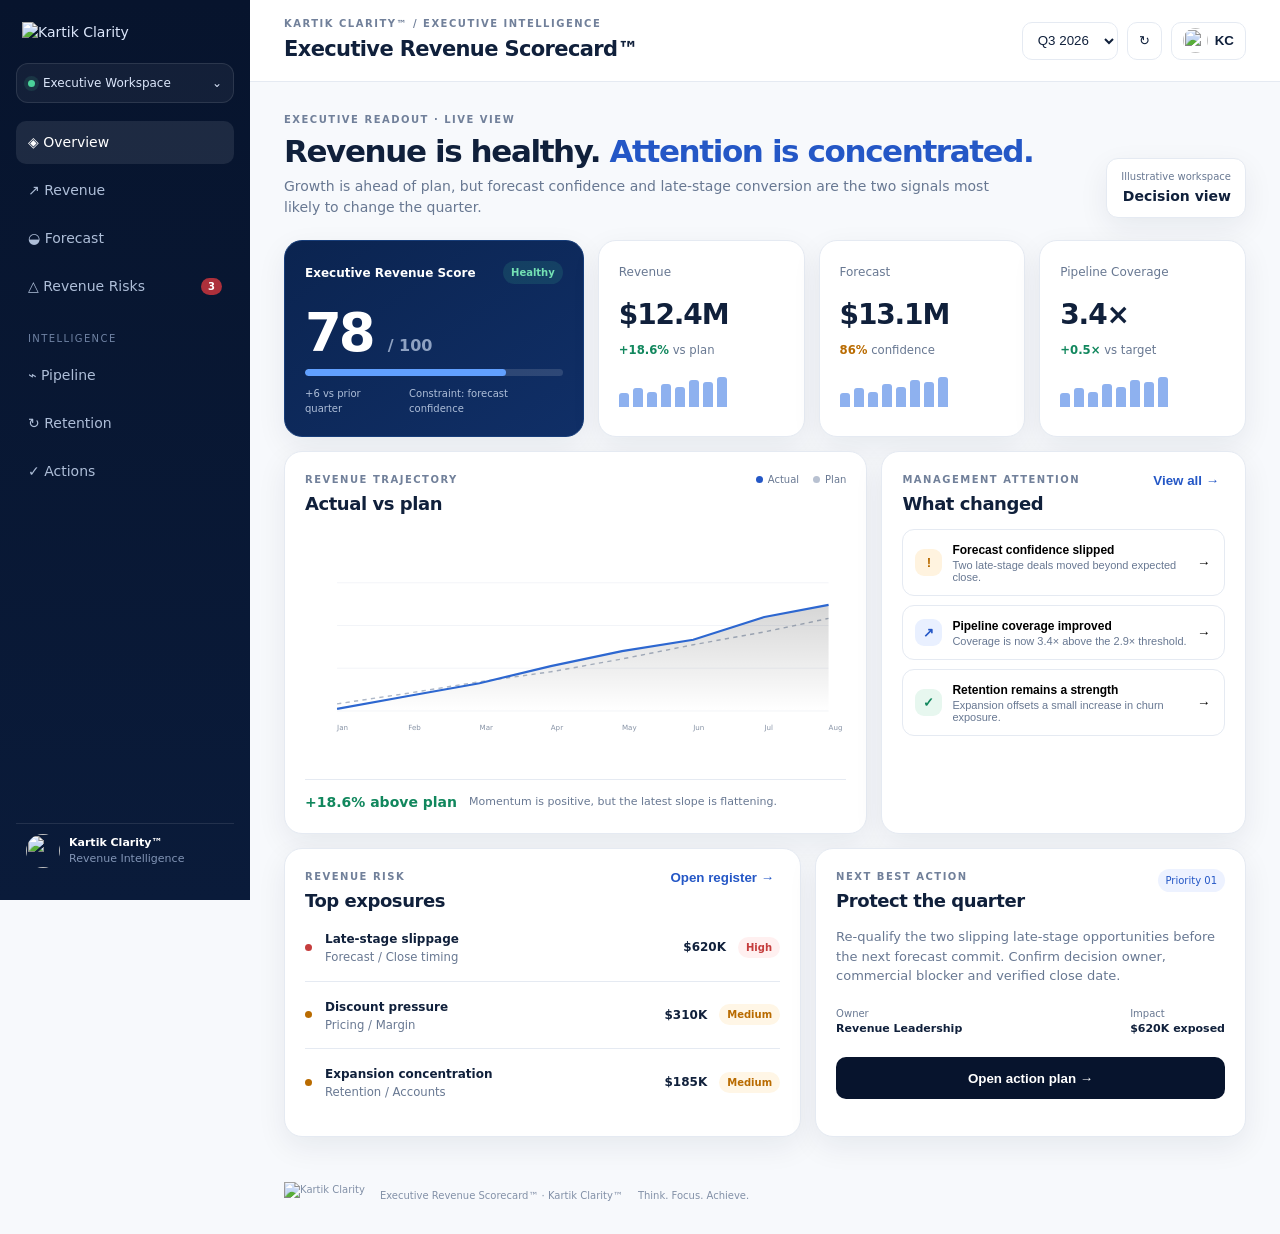
==== index.html @ 5cbb1c7d "Fix GitHub Pages entry point and ship self-contained Executive Revenue Scorecard dashboard" ====
<!doctype html>
<html lang="en">
<head>
<meta charset="utf-8"><meta name="viewport" content="width=device-width,initial-scale=1"><meta name="theme-color" content="#07142d">
<meta name="description" content="Executive Revenue Scorecard - executive revenue intelligence by Kartik Clarity."><title>Executive Revenue Scorecard | Kartik Clarity</title>
<link rel="icon" href="assets/logo-circle.jpg">
<style>
:root{--navy:#07142d;--navy2:#0c2147;--ink:#10203b;--muted:#687892;--line:#e5eaf2;--bg:#f7f9fc;--white:#fff;--blue:#2457c6;--green:#11875d;--amber:#b96b00;--red:#c53d3d;--shadow:0 10px 30px rgba(16,32,59,.07);--r:18px}*{box-sizing:border-box}html{scroll-behavior:smooth}body{margin:0;background:var(--bg);color:var(--ink);font:14px/1.5 Inter,ui-sans-serif,system-ui,-apple-system,BlinkMacSystemFont,"Segoe UI",sans-serif}.app{min-height:100vh;display:flex}.side{width:250px;background:linear-gradient(180deg,#07142d,#0a1b3a);color:#dce7fb;position:fixed;inset:0 auto 0 0;padding:22px 16px;display:flex;flex-direction:column}.brand{padding:0 6px 20px}.brand img{width:100%;height:70px;object-fit:contain;object-position:left center}.workspace{border:1px solid rgba(255,255,255,.1);background:rgba(255,255,255,.05);border-radius:12px;padding:10px 11px;margin-bottom:18px;display:flex;align-items:center;gap:8px;font-size:12px}.dot{width:7px;height:7px;border-radius:50%;background:#4bd39a;box-shadow:0 0 0 4px rgba(75,211,154,.12)}.nav{display:grid;gap:5px}.nav button{border:0;background:transparent;color:#aebed8;text-align:left;padding:11px 12px;border-radius:10px;cursor:pointer;font:inherit;display:flex;gap:10px;align-items:center}.nav button:hover,.nav button.active{background:rgba(255,255,255,.09);color:#fff}.nav button b{margin-left:auto;background:#ad303b;color:#fff;border-radius:99px;padding:1px 7px;font-size:10px}.label{font-size:10px;letter-spacing:.14em;color:#6f82a3;margin:23px 12px 8px;text-transform:uppercase}.bottom{margin-top:auto}.profile{display:flex;align-items:center;gap:9px;padding:10px;border-top:1px solid rgba(255,255,255,.1);font-size:11px}.profile img{width:34px;height:34px;border-radius:50%;object-fit:cover}.profile strong{display:block;color:#fff}.profile span{color:#8295b6}.main{margin-left:250px;width:calc(100% - 250px);min-width:0}.top{height:82px;background:rgba(255,255,255,.94);backdrop-filter:blur(12px);border-bottom:1px solid var(--line);display:flex;align-items:center;justify-content:space-between;padding:0 34px;position:sticky;top:0;z-index:10}.eyebrow,.kicker,.pk{font-size:10px;letter-spacing:.15em;font-weight:800;color:#71809a}.top h1{font-size:21px;margin:3px 0 0;letter-spacing:-.03em}.tools{display:flex;gap:9px;align-items:center}.select,.icon,.user{height:38px;border:1px solid var(--line);background:#fff;border-radius:10px;padding:0 11px;color:var(--ink)}.icon,.user{cursor:pointer}.user{display:flex;align-items:center;gap:7px;font-weight:700}.user img{width:25px;height:25px;border-radius:50%;object-fit:cover}.content{max-width:1440px;margin:auto;padding:30px 34px 20px}.view{display:none}.view.active{display:block}.hero{display:flex;justify-content:space-between;gap:20px;align-items:end;margin-bottom:22px}.hero h2{font-size:31px;line-height:1.1;letter-spacing:-.045em;margin:7px 0 8px}.hero h2 em{font-style:normal;color:var(--blue)}.copy{max-width:740px;color:var(--muted);margin:0}.badge{border:1px solid var(--line);background:#fff;border-radius:12px;padding:10px 14px;text-align:right;box-shadow:var(--shadow);white-space:nowrap}.badge span{display:block;color:var(--muted);font-size:10px}.badge strong{display:block;margin-top:2px}.grid4{display:grid;grid-template-columns:1.45fr repeat(3,1fr);gap:14px}.card,.panel,.page{background:#fff;border:1px solid var(--line);border-radius:var(--r);box-shadow:var(--shadow)}.card{padding:20px;min-width:0}.primary{background:linear-gradient(145deg,#0b2450,#102f67);color:#fff;border-color:#173d79}.head{display:flex;justify-content:space-between;gap:8px;align-items:center;font-size:12px;font-weight:700}.pill{border-radius:99px;padding:4px 8px;font-size:10px}.good{background:#e8f7f0;color:var(--green)}.primary .good{background:rgba(75,211,154,.13);color:#74e1b4}.score{font-size:53px;line-height:1;font-weight:800;letter-spacing:-.06em;margin:22px 0 10px}.score span{font-size:16px;color:#8fa2c2;letter-spacing:0}.meter,.bar{height:7px;background:#e8edf5;border-radius:99px;overflow:hidden}.primary .meter{background:rgba(255,255,255,.13)}.meter i,.bar i{display:block;height:100%;background:var(--blue);border-radius:inherit}.primary .meter i{background:#61a0ff}.foot{display:flex;justify-content:space-between;gap:10px;margin-top:10px;color:#8394ad;font-size:10px}.primary .foot{color:#aebed8}.metric span{color:var(--muted);font-size:12px}.metric strong{display:block;font-size:28px;letter-spacing:-.04em;margin:12px 0 3px}.metric small{color:var(--muted)}.metric small b{color:var(--green)}.amber{color:var(--amber)!important}.spark{display:flex;align-items:end;gap:4px;height:32px;margin-top:15px}.spark i{width:10px;border-radius:3px 3px 0 0;background:#8eb1ef;height:45%}.spark i:nth-child(2){height:60%}.spark i:nth-child(3){height:48%}.spark i:nth-child(4){height:72%}.spark i:nth-child(5){height:63%}.spark i:nth-child(6){height:84%}.spark i:nth-child(7){height:78%}.spark i:nth-child(8){height:94%}.section{display:grid;grid-template-columns:1.6fr 1fr;gap:14px;margin-top:14px}.panel{padding:20px}.ph{display:flex;justify-content:space-between;align-items:start;gap:12px}.ph h3,.page h2{margin:3px 0 0;font-size:18px;letter-spacing:-.025em}.legend{display:flex;gap:14px;color:var(--muted);font-size:10px}.legend i{display:inline-block;width:7px;height:7px;border-radius:50%;background:var(--blue);margin-right:5px}.legend .p{background:#b8c1d1}.chart{width:100%;height:250px;margin-top:12px}.chart svg{width:100%;height:100%}.gridline{stroke:#edf0f5;stroke-width:1}.plan{fill:none;stroke:#aeb8c8;stroke-width:2;stroke-dasharray:6 6}.actual{fill:none;stroke:#2d67d0;stroke-width:3}.area{fill:url(#g);opacity:.9}.axis text{fill:#8793a6;font-size:10px}.insight{border-top:1px solid var(--line);padding-top:12px;display:flex;gap:12px;align-items:center}.insight strong{color:var(--green);white-space:nowrap}.insight span{color:var(--muted);font-size:11px}.attention{display:grid;gap:9px;margin-top:12px}.att{width:100%;text-align:left;border:1px solid var(--line);background:#fff;border-radius:12px;padding:12px;display:grid;grid-template-columns:28px 1fr 15px;gap:9px;align-items:center;cursor:pointer}.att:hover{border-color:#b8c8e8;background:#fbfcff}.atticon{width:27px;height:27px;border-radius:9px;display:grid;place-items:center;font-weight:800;background:#fff3df;color:var(--amber)}.atticon.blue{background:#e9f0ff;color:var(--blue)}.atticon.green{background:#e7f7ef;color:var(--green)}.att strong{font-size:12px}.att p{margin:2px 0 0;color:var(--muted);font-size:11px}.two{display:grid;grid-template-columns:1.2fr 1fr;gap:14px;margin-top:14px}.riskrow{display:grid;grid-template-columns:8px 1fr auto auto;gap:12px;align-items:center;padding:14px 0;border-bottom:1px solid var(--line)}.riskrow:last-child{border-bottom:0}.sev{width:7px;height:7px;border-radius:50%;background:var(--amber)}.sev.high{background:var(--red)}.riskrow strong{font-size:12px}.riskrow small{display:block;color:var(--muted)}.tag{border-radius:99px;padding:3px 8px;font-size:10px;font-weight:700;background:#fff0f0;color:var(--red)}.tag.med{background:#fff6e6;color:var(--amber)}.action p{color:var(--muted);font-size:13px}.meta{display:flex;justify-content:space-between;gap:10px;color:var(--muted);font-size:10px;margin:20px 0}.meta b{display:block;color:var(--ink);font-size:11px}.btn{width:100%;height:42px;border:0;border-radius:10px;background:var(--navy);color:#fff;font-weight:700;cursor:pointer}.btn:hover{background:#12366c}.textbtn{border:0;background:none;color:var(--blue);font-weight:700;cursor:pointer}.page{padding:28px;max-width:1000px}.page h2{font-size:30px;margin-top:5px}.page>p{color:var(--muted);max-width:680px}.big{font-size:64px;font-weight:800;letter-spacing:-.06em;margin:28px 0 8px}.big small{font-size:14px;letter-spacing:0;color:var(--green)}.stats{display:grid;grid-template-columns:repeat(4,1fr);gap:12px;margin-top:24px}.stats>div{border:1px solid var(--line);border-radius:12px;padding:16px}.stats span{display:block;color:var(--muted);font-size:11px}.stats b{font-size:22px;display:block;margin-top:5px}.riskcards{display:grid;grid-template-columns:repeat(3,1fr);gap:12px;margin-top:24px}.riskcard{border:1px solid var(--line);border-radius:14px;padding:17px}.riskcard.high{border-color:#efb6b6}.riskcard span{font-size:10px;font-weight:800;color:var(--amber)}.riskcard.high span{color:var(--red)}.riskcard h3{font-size:15px;margin:8px 0}.riskcard strong{font-size:28px}.riskcard p{color:var(--muted);font-size:11px}.callout{margin-top:20px;padding:14px;border-radius:12px;background:#fff5e5;color:#8a5700}.actions{margin-top:25px;display:grid;gap:10px;padding:0;list-style:none}.actions li{border:1px solid var(--line);border-radius:13px;padding:15px}.actions b{display:block}.actions span{display:block;color:var(--muted);font-size:11px;margin-top:3px}.footer{padding:25px 34px;color:#8290a7;font-size:10px;display:flex;gap:15px;align-items:center}.footer img{height:27px;width:auto;object-fit:contain}.mobile{display:none}
@media(max-width:1050px){.side{width:220px}.main{margin-left:220px;width:calc(100% - 220px)}.grid4{grid-template-columns:1fr 1fr}.primary{grid-column:1/-1}.section,.two{grid-template-columns:1fr}.stats{grid-template-columns:1fr 1fr}}
@media(max-width:760px){.side{display:none}.main{margin:0;width:100%}.top{padding:0 16px;height:70px}.top h1{font-size:16px}.eyebrow{font-size:8px}.tools .select{display:none}.content{padding:20px 15px}.hero{display:block}.hero h2{font-size:25px}.badge{display:inline-block;margin-top:12px}.grid4{grid-template-columns:1fr}.primary{grid-column:auto}.stats,.riskcards{grid-template-columns:1fr 1fr}.footer{padding:20px 15px;flex-wrap:wrap}.chart{height:210px}.metric strong{font-size:25px}}
@media(max-width:450px){.stats,.riskcards{grid-template-columns:1fr}.hero h2{font-size:23px}.score{font-size:47px}}
</style></head>
<body><div class="app">
<aside class="side"><div class="brand"><img src="assets/logo-rectangle.jpg" alt="Kartik Clarity"></div><div class="workspace"><span class="dot"></span> Executive Workspace <span style="margin-left:auto">⌄</span></div><nav class="nav"><button class="active" data-view="overview">◈ Overview</button><button data-view="revenue">↗ Revenue</button><button data-view="forecast">◒ Forecast</button><button data-view="risks">△ Revenue Risks <b>3</b></button></nav><div class="label">Intelligence</div><nav class="nav"><button data-view="pipeline">⌁ Pipeline</button><button data-view="retention">↻ Retention</button><button data-view="actions">✓ Actions</button></nav><div class="bottom"><div class="profile"><img src="assets/logo-circle.jpg" alt=""><div><strong>Kartik Clarity™</strong><span>Revenue Intelligence</span></div></div></div></aside>
<main class="main"><header class="top"><div><div class="eyebrow">KARTIK CLARITY™ / EXECUTIVE INTELLIGENCE</div><h1>Executive Revenue Scorecard™</h1></div><div class="tools"><select class="select"><option>Q3 2026</option><option>Q2 2026</option><option>Q1 2026</option><option>FY 2026</option></select><button class="icon" id="refresh" title="Refresh">↻</button><button class="user"><img src="assets/logo-circle.jpg" alt=""> KC</button></div></header>
<div class="content">
<section class="view active" id="overview"><div class="hero"><div><div class="kicker">EXECUTIVE READOUT · LIVE VIEW</div><h2>Revenue is healthy. <em>Attention is concentrated.</em></h2><p class="copy">Growth is ahead of plan, but forecast confidence and late-stage conversion are the two signals most likely to change the quarter.</p></div><div class="badge"><span>Illustrative workspace</span><strong>Decision view</strong></div></div>
<div class="grid4"><article class="card primary"><div class="head">Executive Revenue Score <span class="pill good">Healthy</span></div><div class="score">78 <span>/ 100</span></div><div class="meter"><i style="width:78%"></i></div><div class="foot"><span>+6 vs prior quarter</span><span>Constraint: forecast confidence</span></div></article><article class="card metric"><span>Revenue</span><strong>$12.4M</strong><small><b>+18.6%</b> vs plan</small><div class="spark"><i></i><i></i><i></i><i></i><i></i><i></i><i></i><i></i></div></article><article class="card metric"><span>Forecast</span><strong>$13.1M</strong><small><b class="amber">86%</b> confidence</small><div class="spark"><i></i><i></i><i></i><i></i><i></i><i></i><i></i><i></i></div></article><article class="card metric"><span>Pipeline Coverage</span><strong>3.4×</strong><small><b>+0.5×</b> vs target</small><div class="spark"><i></i><i></i><i></i><i></i><i></i><i></i><i></i><i></i></div></article></div>
<div class="section"><article class="panel"><div class="ph"><div><div class="pk">REVENUE TRAJECTORY</div><h3>Actual vs plan</h3></div><div class="legend"><span><i></i>Actual</span><span><i class="p"></i>Plan</span></div></div><div class="chart"><svg viewBox="0 0 760 250" role="img" aria-label="Revenue trajectory"><defs><linearGradient id="g" x1="0" x2="0" y1="0" y2="1"><stop offset="0" stop-opacity=".18"/><stop offset="1" stop-opacity="0"/></linearGradient></defs><g class="gridline"><line x1="45" y1="25" x2="735" y2="25"/><line x1="45" y1="85" x2="735" y2="85"/><line x1="45" y1="145" x2="735" y2="145"/><line x1="45" y1="205" x2="735" y2="205"/></g><polyline class="plan" points="45,195 145,180 245,164 345,150 445,132 545,112 645,94 735,75"/><path class="area" d="M45 202 L145 184 L245 166 L345 142 L445 121 L545 105 L645 73 L735 56 L735 205 L45 205Z"/><polyline class="actual" points="45,202 145,184 245,166 345,142 445,121 545,105 645,73 735,56"/><g class="axis"><text x="45" y="232">Jan</text><text x="145" y="232">Feb</text><text x="245" y="232">Mar</text><text x="345" y="232">Apr</text><text x="445" y="232">May</text><text x="545" y="232">Jun</text><text x="645" y="232">Jul</text><text x="735" y="232">Aug</text></g></svg></div><div class="insight"><strong>+18.6% above plan</strong><span>Momentum is positive, but the latest slope is flattening.</span></div></article>
<article class="panel"><div class="ph"><div><div class="pk">MANAGEMENT ATTENTION</div><h3>What changed</h3></div><button class="textbtn" data-target="risks">View all →</button></div><div class="attention"><button class="att" data-target="forecast"><span class="atticon">!</span><div><strong>Forecast confidence slipped</strong><p>Two late-stage deals moved beyond expected close.</p></div><span>→</span></button><button class="att" data-target="pipeline"><span class="atticon blue">↗</span><div><strong>Pipeline coverage improved</strong><p>Coverage is now 3.4× above the 2.9× threshold.</p></div><span>→</span></button><button class="att" data-target="retention"><span class="atticon green">✓</span><div><strong>Retention remains a strength</strong><p>Expansion offsets a small increase in churn exposure.</p></div><span>→</span></button></div></article></div>
<div class="two"><article class="panel"><div class="ph"><div><div class="pk">REVENUE RISK</div><h3>Top exposures</h3></div><button class="textbtn" data-target="risks">Open register →</button></div><div class="riskrow"><span class="sev high"></span><div><strong>Late-stage slippage</strong><small>Forecast / Close timing</small></div><strong>$620K</strong><span class="tag">High</span></div><div class="riskrow"><span class="sev"></span><div><strong>Discount pressure</strong><small>Pricing / Margin</small></div><strong>$310K</strong><span class="tag med">Medium</span></div><div class="riskrow"><span class="sev"></span><div><strong>Expansion concentration</strong><small>Retention / Accounts</small></div><strong>$185K</strong><span class="tag med">Medium</span></div></article><article class="panel action"><div class="ph"><div><div class="pk">NEXT BEST ACTION</div><h3>Protect the quarter</h3></div><span class="pill" style="background:#edf2ff;color:#2457c6">Priority 01</span></div><p>Re-qualify the two slipping late-stage opportunities before the next forecast commit. Confirm decision owner, commercial blocker and verified close date.</p><div class="meta"><span>Owner<b>Revenue Leadership</b></span><span>Impact<b>$620K exposed</b></span></div><button class="btn" data-target="actions">Open action plan →</button></article></div></section>
<section class="view" id="revenue"><div class="page"><div class="pk">REVENUE</div><h2>Revenue performance</h2><p>Revenue is tracking ahead of plan with positive quarter-over-quarter momentum.</p><div class="big">$12.4M <small>+18.6% vs plan</small></div><div class="stats"><div><span>Recognized</span><b>$10.8M</b></div><div><span>Committed</span><b>$1.6M</b></div><div><span>Net new</span><b>$2.9M</b></div><div><span>Expansion</span><b>$1.1M</b></div></div></div></section>
<section class="view" id="forecast"><div class="page"><div class="pk">FORECAST</div><h2>Forecast confidence</h2><p>The forecast is directionally strong, with a concentrated timing risk in late-stage opportunities.</p><div class="big">86% <small>confidence</small></div><div class="bar"><i style="width:86%"></i></div><div class="callout"><b>Watch:</b> $620K of forecast value is tied to deals with close-date slippage.</div></div></section>
<section class="view" id="risks"><div class="page"><div class="pk">REVENUE RISK REGISTER</div><h2>Where revenue can leak</h2><p>Prioritize exposure by financial impact and probability - not by the number of alerts.</p><div class="riskcards"><div class="riskcard high"><span>HIGH</span><h3>Late-stage slippage</h3><strong>$620K</strong><p>Two opportunities moved beyond their expected close window.</p></div><div class="riskcard"><span>MEDIUM</span><h3>Discount pressure</h3><strong>$310K</strong><p>Average discount is above the operating guardrail.</p></div><div class="riskcard"><span>MEDIUM</span><h3>Expansion concentration</h3><strong>$185K</strong><p>Expansion is concentrated across a small account set.</p></div></div></div></section>
<section class="view" id="pipeline"><div class="page"><div class="pk">PIPELINE</div><h2>Pipeline health</h2><p>Coverage is above target. The next constraint is conversion velocity, not volume.</p><div class="big">3.4× <small>coverage</small></div><div class="stats"><div><span>Target</span><b>2.9×</b></div><div><span>Qualified</span><b>$8.2M</b></div><div><span>Late stage</span><b>$3.1M</b></div><div><span>Velocity</span><b>+7%</b></div></div></div></section>
<section class="view" id="retention"><div class="page"><div class="pk">RETENTION</div><h2>Retention & expansion</h2><p>Retention remains a stabilizing force while expansion offsets moderate churn exposure.</p><div class="stats"><div><span>Gross retention</span><b>94.2%</b></div><div><span>Net retention</span><b>108.7%</b></div><div><span>Expansion</span><b>$1.1M</b></div><div><span>At-risk ARR</span><b>$185K</b></div></div></div></section>
<section class="view" id="actions"><div class="page"><div class="pk">ACTION PLAN</div><h2>Protect the quarter</h2><p>Three focused actions with measurable revenue impact.</p><ol class="actions"><li><b>Re-qualify two slipping opportunities</b><span>Owner: Revenue Leadership · Exposure: $620K</span></li><li><b>Review discount exceptions</b><span>Owner: Sales + Finance · Exposure: $310K</span></li><li><b>Validate expansion concentration</b><span>Owner: Customer Success · Exposure: $185K</span></li></ol></div></section>
</div><footer class="footer"><img src="assets/logo-rectangle.jpg" alt="Kartik Clarity"><span>Executive Revenue Scorecard™ · Kartik Clarity™</span><span>Think. Focus. Achieve.</span></footer></main></div>
<script>
const show=id=>{document.querySelectorAll('.view').forEach(v=>v.classList.toggle('active',v.id===id));document.querySelectorAll('.nav button').forEach(b=>b.classList.toggle('active',b.dataset.view===id));window.scrollTo({top:0,behavior:'smooth'});};
document.querySelectorAll('[data-view]').forEach(b=>b.addEventListener('click',()=>show(b.dataset.view)));
document.querySelectorAll('[data-target]').forEach(b=>b.addEventListener('click',()=>show(b.dataset.target)));
document.getElementById('refresh').addEventListener('click',e=>{e.currentTarget.textContent='✓';setTimeout(()=>e.currentTarget.textContent='↻',900)});
</script></body></html>
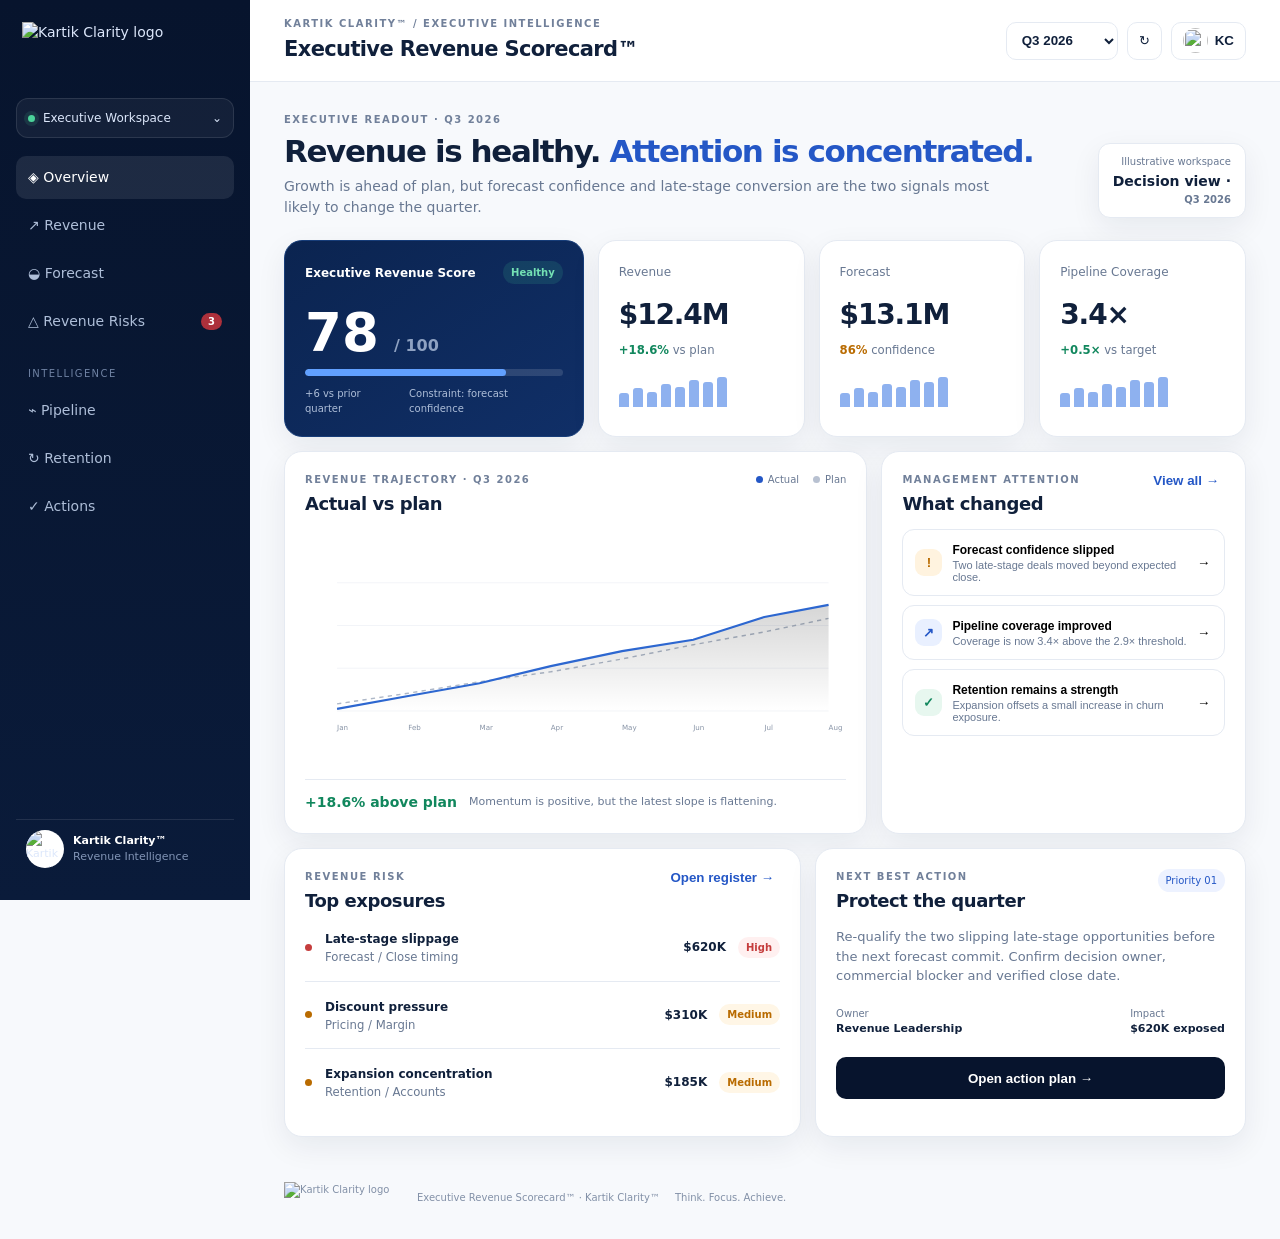
==== commit c9972a62: "fix executive dashboard logos and make period selector fully functional" ====
--- a/index.html
+++ b/index.html
@@ -1,34 +1,84 @@
 <!doctype html>
 <html lang="en">
 <head>
-<meta charset="utf-8"><meta name="viewport" content="width=device-width,initial-scale=1"><meta name="theme-color" content="#07142d">
-<meta name="description" content="Executive Revenue Scorecard - executive revenue intelligence by Kartik Clarity."><title>Executive Revenue Scorecard | Kartik Clarity</title>
+<meta charset="utf-8">
+<meta name="viewport" content="width=device-width,initial-scale=1">
+<meta name="theme-color" content="#07142d">
+<meta name="description" content="Executive Revenue Scorecard - executive revenue intelligence by Kartik Clarity.">
+<title>Executive Revenue Scorecard | Kartik Clarity</title>
 <link rel="icon" href="assets/logo-circle.jpg">
 <style>
-:root{--navy:#07142d;--navy2:#0c2147;--ink:#10203b;--muted:#687892;--line:#e5eaf2;--bg:#f7f9fc;--white:#fff;--blue:#2457c6;--green:#11875d;--amber:#b96b00;--red:#c53d3d;--shadow:0 10px 30px rgba(16,32,59,.07);--r:18px}*{box-sizing:border-box}html{scroll-behavior:smooth}body{margin:0;background:var(--bg);color:var(--ink);font:14px/1.5 Inter,ui-sans-serif,system-ui,-apple-system,BlinkMacSystemFont,"Segoe UI",sans-serif}.app{min-height:100vh;display:flex}.side{width:250px;background:linear-gradient(180deg,#07142d,#0a1b3a);color:#dce7fb;position:fixed;inset:0 auto 0 0;padding:22px 16px;display:flex;flex-direction:column}.brand{padding:0 6px 20px}.brand img{width:100%;height:70px;object-fit:contain;object-position:left center}.workspace{border:1px solid rgba(255,255,255,.1);background:rgba(255,255,255,.05);border-radius:12px;padding:10px 11px;margin-bottom:18px;display:flex;align-items:center;gap:8px;font-size:12px}.dot{width:7px;height:7px;border-radius:50%;background:#4bd39a;box-shadow:0 0 0 4px rgba(75,211,154,.12)}.nav{display:grid;gap:5px}.nav button{border:0;background:transparent;color:#aebed8;text-align:left;padding:11px 12px;border-radius:10px;cursor:pointer;font:inherit;display:flex;gap:10px;align-items:center}.nav button:hover,.nav button.active{background:rgba(255,255,255,.09);color:#fff}.nav button b{margin-left:auto;background:#ad303b;color:#fff;border-radius:99px;padding:1px 7px;font-size:10px}.label{font-size:10px;letter-spacing:.14em;color:#6f82a3;margin:23px 12px 8px;text-transform:uppercase}.bottom{margin-top:auto}.profile{display:flex;align-items:center;gap:9px;padding:10px;border-top:1px solid rgba(255,255,255,.1);font-size:11px}.profile img{width:34px;height:34px;border-radius:50%;object-fit:cover}.profile strong{display:block;color:#fff}.profile span{color:#8295b6}.main{margin-left:250px;width:calc(100% - 250px);min-width:0}.top{height:82px;background:rgba(255,255,255,.94);backdrop-filter:blur(12px);border-bottom:1px solid var(--line);display:flex;align-items:center;justify-content:space-between;padding:0 34px;position:sticky;top:0;z-index:10}.eyebrow,.kicker,.pk{font-size:10px;letter-spacing:.15em;font-weight:800;color:#71809a}.top h1{font-size:21px;margin:3px 0 0;letter-spacing:-.03em}.tools{display:flex;gap:9px;align-items:center}.select,.icon,.user{height:38px;border:1px solid var(--line);background:#fff;border-radius:10px;padding:0 11px;color:var(--ink)}.icon,.user{cursor:pointer}.user{display:flex;align-items:center;gap:7px;font-weight:700}.user img{width:25px;height:25px;border-radius:50%;object-fit:cover}.content{max-width:1440px;margin:auto;padding:30px 34px 20px}.view{display:none}.view.active{display:block}.hero{display:flex;justify-content:space-between;gap:20px;align-items:end;margin-bottom:22px}.hero h2{font-size:31px;line-height:1.1;letter-spacing:-.045em;margin:7px 0 8px}.hero h2 em{font-style:normal;color:var(--blue)}.copy{max-width:740px;color:var(--muted);margin:0}.badge{border:1px solid var(--line);background:#fff;border-radius:12px;padding:10px 14px;text-align:right;box-shadow:var(--shadow);white-space:nowrap}.badge span{display:block;color:var(--muted);font-size:10px}.badge strong{display:block;margin-top:2px}.grid4{display:grid;grid-template-columns:1.45fr repeat(3,1fr);gap:14px}.card,.panel,.page{background:#fff;border:1px solid var(--line);border-radius:var(--r);box-shadow:var(--shadow)}.card{padding:20px;min-width:0}.primary{background:linear-gradient(145deg,#0b2450,#102f67);color:#fff;border-color:#173d79}.head{display:flex;justify-content:space-between;gap:8px;align-items:center;font-size:12px;font-weight:700}.pill{border-radius:99px;padding:4px 8px;font-size:10px}.good{background:#e8f7f0;color:var(--green)}.primary .good{background:rgba(75,211,154,.13);color:#74e1b4}.score{font-size:53px;line-height:1;font-weight:800;letter-spacing:-.06em;margin:22px 0 10px}.score span{font-size:16px;color:#8fa2c2;letter-spacing:0}.meter,.bar{height:7px;background:#e8edf5;border-radius:99px;overflow:hidden}.primary .meter{background:rgba(255,255,255,.13)}.meter i,.bar i{display:block;height:100%;background:var(--blue);border-radius:inherit}.primary .meter i{background:#61a0ff}.foot{display:flex;justify-content:space-between;gap:10px;margin-top:10px;color:#8394ad;font-size:10px}.primary .foot{color:#aebed8}.metric span{color:var(--muted);font-size:12px}.metric strong{display:block;font-size:28px;letter-spacing:-.04em;margin:12px 0 3px}.metric small{color:var(--muted)}.metric small b{color:var(--green)}.amber{color:var(--amber)!important}.spark{display:flex;align-items:end;gap:4px;height:32px;margin-top:15px}.spark i{width:10px;border-radius:3px 3px 0 0;background:#8eb1ef;height:45%}.spark i:nth-child(2){height:60%}.spark i:nth-child(3){height:48%}.spark i:nth-child(4){height:72%}.spark i:nth-child(5){height:63%}.spark i:nth-child(6){height:84%}.spark i:nth-child(7){height:78%}.spark i:nth-child(8){height:94%}.section{display:grid;grid-template-columns:1.6fr 1fr;gap:14px;margin-top:14px}.panel{padding:20px}.ph{display:flex;justify-content:space-between;align-items:start;gap:12px}.ph h3,.page h2{margin:3px 0 0;font-size:18px;letter-spacing:-.025em}.legend{display:flex;gap:14px;color:var(--muted);font-size:10px}.legend i{display:inline-block;width:7px;height:7px;border-radius:50%;background:var(--blue);margin-right:5px}.legend .p{background:#b8c1d1}.chart{width:100%;height:250px;margin-top:12px}.chart svg{width:100%;height:100%}.gridline{stroke:#edf0f5;stroke-width:1}.plan{fill:none;stroke:#aeb8c8;stroke-width:2;stroke-dasharray:6 6}.actual{fill:none;stroke:#2d67d0;stroke-width:3}.area{fill:url(#g);opacity:.9}.axis text{fill:#8793a6;font-size:10px}.insight{border-top:1px solid var(--line);padding-top:12px;display:flex;gap:12px;align-items:center}.insight strong{color:var(--green);white-space:nowrap}.insight span{color:var(--muted);font-size:11px}.attention{display:grid;gap:9px;margin-top:12px}.att{width:100%;text-align:left;border:1px solid var(--line);background:#fff;border-radius:12px;padding:12px;display:grid;grid-template-columns:28px 1fr 15px;gap:9px;align-items:center;cursor:pointer}.att:hover{border-color:#b8c8e8;background:#fbfcff}.atticon{width:27px;height:27px;border-radius:9px;display:grid;place-items:center;font-weight:800;background:#fff3df;color:var(--amber)}.atticon.blue{background:#e9f0ff;color:var(--blue)}.atticon.green{background:#e7f7ef;color:var(--green)}.att strong{font-size:12px}.att p{margin:2px 0 0;color:var(--muted);font-size:11px}.two{display:grid;grid-template-columns:1.2fr 1fr;gap:14px;margin-top:14px}.riskrow{display:grid;grid-template-columns:8px 1fr auto auto;gap:12px;align-items:center;padding:14px 0;border-bottom:1px solid var(--line)}.riskrow:last-child{border-bottom:0}.sev{width:7px;height:7px;border-radius:50%;background:var(--amber)}.sev.high{background:var(--red)}.riskrow strong{font-size:12px}.riskrow small{display:block;color:var(--muted)}.tag{border-radius:99px;padding:3px 8px;font-size:10px;font-weight:700;background:#fff0f0;color:var(--red)}.tag.med{background:#fff6e6;color:var(--amber)}.action p{color:var(--muted);font-size:13px}.meta{display:flex;justify-content:space-between;gap:10px;color:var(--muted);font-size:10px;margin:20px 0}.meta b{display:block;color:var(--ink);font-size:11px}.btn{width:100%;height:42px;border:0;border-radius:10px;background:var(--navy);color:#fff;font-weight:700;cursor:pointer}.btn:hover{background:#12366c}.textbtn{border:0;background:none;color:var(--blue);font-weight:700;cursor:pointer}.page{padding:28px;max-width:1000px}.page h2{font-size:30px;margin-top:5px}.page>p{color:var(--muted);max-width:680px}.big{font-size:64px;font-weight:800;letter-spacing:-.06em;margin:28px 0 8px}.big small{font-size:14px;letter-spacing:0;color:var(--green)}.stats{display:grid;grid-template-columns:repeat(4,1fr);gap:12px;margin-top:24px}.stats>div{border:1px solid var(--line);border-radius:12px;padding:16px}.stats span{display:block;color:var(--muted);font-size:11px}.stats b{font-size:22px;display:block;margin-top:5px}.riskcards{display:grid;grid-template-columns:repeat(3,1fr);gap:12px;margin-top:24px}.riskcard{border:1px solid var(--line);border-radius:14px;padding:17px}.riskcard.high{border-color:#efb6b6}.riskcard span{font-size:10px;font-weight:800;color:var(--amber)}.riskcard.high span{color:var(--red)}.riskcard h3{font-size:15px;margin:8px 0}.riskcard strong{font-size:28px}.riskcard p{color:var(--muted);font-size:11px}.callout{margin-top:20px;padding:14px;border-radius:12px;background:#fff5e5;color:#8a5700}.actions{margin-top:25px;display:grid;gap:10px;padding:0;list-style:none}.actions li{border:1px solid var(--line);border-radius:13px;padding:15px}.actions b{display:block}.actions span{display:block;color:var(--muted);font-size:11px;margin-top:3px}.footer{padding:25px 34px;color:#8290a7;font-size:10px;display:flex;gap:15px;align-items:center}.footer img{height:27px;width:auto;object-fit:contain}.mobile{display:none}
+:root{--navy:#07142d;--navy2:#0d244b;--ink:#10203b;--muted:#687892;--line:#e5eaf2;--bg:#f7f9fc;--white:#fff;--blue:#2457c6;--green:#11875d;--amber:#b96b00;--red:#c53d3d;--shadow:0 10px 30px rgba(16,32,59,.07);--r:18px}*{box-sizing:border-box}html{scroll-behavior:smooth}body{margin:0;background:var(--bg);color:var(--ink);font:14px/1.5 Inter,ui-sans-serif,system-ui,-apple-system,BlinkMacSystemFont,"Segoe UI",sans-serif}.app{min-height:100vh;display:flex}.side{width:250px;background:linear-gradient(180deg,#07142d,#0a1b3a);color:#dce7fb;position:fixed;inset:0 auto 0 0;padding:22px 16px;display:flex;flex-direction:column;z-index:20}.brand{height:76px;padding:0 6px 16px;display:flex;align-items:center}.brand img{display:block;width:100%;height:60px;object-fit:contain;object-position:left center}.workspace{border:1px solid rgba(255,255,255,.1);background:rgba(255,255,255,.05);border-radius:12px;padding:10px 11px;margin-bottom:18px;display:flex;align-items:center;gap:8px;font-size:12px}.dot{width:7px;height:7px;border-radius:50%;background:#4bd39a;box-shadow:0 0 0 4px rgba(75,211,154,.12)}.nav{display:grid;gap:5px}.nav button{border:0;background:transparent;color:#aebed8;text-align:left;padding:11px 12px;border-radius:10px;cursor:pointer;font:inherit;display:flex;gap:10px;align-items:center}.nav button:hover,.nav button.active{background:rgba(255,255,255,.09);color:#fff}.nav button b{margin-left:auto;background:#ad303b;color:#fff;border-radius:99px;padding:1px 7px;font-size:10px}.label{font-size:10px;letter-spacing:.14em;color:#6f82a3;margin:23px 12px 8px;text-transform:uppercase}.bottom{margin-top:auto}.profile{display:flex;align-items:center;gap:9px;padding:10px;border-top:1px solid rgba(255,255,255,.1);font-size:11px}.profile img{width:38px;height:38px;flex:0 0 38px;border-radius:50%;object-fit:contain;background:#fff;display:block}.profile strong{display:block;color:#fff}.profile span{color:#8295b6}.main{margin-left:250px;width:calc(100% - 250px);min-width:0}.top{height:82px;background:rgba(255,255,255,.96);backdrop-filter:blur(12px);border-bottom:1px solid var(--line);display:flex;align-items:center;justify-content:space-between;padding:0 34px;position:sticky;top:0;z-index:10}.eyebrow,.kicker,.pk{font-size:10px;letter-spacing:.15em;font-weight:800;color:#71809a}.top h1{font-size:21px;margin:3px 0 0;letter-spacing:-.03em}.tools{display:flex;gap:9px;align-items:center}.select,.icon,.user{height:38px;border:1px solid var(--line);background:#fff;border-radius:10px;padding:0 11px;color:var(--ink)}.select{min-width:112px;font-weight:700;cursor:pointer;outline:none}.select:focus,.icon:focus,.user:focus,.nav button:focus-visible,.btn:focus-visible,.textbtn:focus-visible{outline:3px solid rgba(36,87,198,.18);outline-offset:2px}.icon,.user{cursor:pointer}.user{display:flex;align-items:center;gap:7px;font-weight:700}.user img{width:25px;height:25px;border-radius:50%;object-fit:contain;background:#fff;display:block}.content{max-width:1440px;margin:auto;padding:30px 34px 20px}.view{display:none}.view.active{display:block}.hero{display:flex;justify-content:space-between;gap:20px;align-items:end;margin-bottom:22px}.hero h2{font-size:31px;line-height:1.1;letter-spacing:-.045em;margin:7px 0 8px}.hero h2 em{font-style:normal;color:var(--blue)}.copy{max-width:740px;color:var(--muted);margin:0}.badge{border:1px solid var(--line);background:#fff;border-radius:12px;padding:10px 14px;text-align:right;box-shadow:var(--shadow);white-space:nowrap}.badge span{display:block;color:var(--muted);font-size:10px}.badge strong{display:block;margin-top:2px}.period-note{color:var(--blue);font-weight:800}.grid4{display:grid;grid-template-columns:1.45fr repeat(3,1fr);gap:14px}.card,.panel,.page{background:#fff;border:1px solid var(--line);border-radius:var(--r);box-shadow:var(--shadow)}.card{padding:20px;min-width:0}.primary{background:linear-gradient(145deg,#0b2450,#102f67);color:#fff;border-color:#173d79}.head{display:flex;justify-content:space-between;gap:8px;align-items:center;font-size:12px;font-weight:700}.pill{border-radius:99px;padding:4px 8px;font-size:10px}.good{background:#e8f7f0;color:var(--green)}.primary .good{background:rgba(75,211,154,.13);color:#74e1b4}.score{font-size:53px;line-height:1;font-weight:800;letter-spacing:-.06em;margin:22px 0 10px}.score span{font-size:16px;color:#8fa2c2;letter-spacing:0}.meter,.bar{height:7px;background:#e8edf5;border-radius:99px;overflow:hidden}.primary .meter{background:rgba(255,255,255,.13)}.meter i,.bar i{display:block;height:100%;background:var(--blue);border-radius:inherit;transition:width .35s ease}.primary .meter i{background:#61a0ff}.foot{display:flex;justify-content:space-between;gap:10px;margin-top:10px;color:#8394ad;font-size:10px}.primary .foot{color:#aebed8}.metric span{color:var(--muted);font-size:12px}.metric strong{display:block;font-size:28px;letter-spacing:-.04em;margin:12px 0 3px}.metric small{color:var(--muted)}.metric small b{color:var(--green)}.amber{color:var(--amber)!important}.spark{display:flex;align-items:end;gap:4px;height:32px;margin-top:15px}.spark i{width:10px;border-radius:3px 3px 0 0;background:#8eb1ef;height:45%;transition:height .3s ease}.spark i:nth-child(2){height:60%}.spark i:nth-child(3){height:48%}.spark i:nth-child(4){height:72%}.spark i:nth-child(5){height:63%}.spark i:nth-child(6){height:84%}.spark i:nth-child(7){height:78%}.spark i:nth-child(8){height:94%}.section{display:grid;grid-template-columns:1.6fr 1fr;gap:14px;margin-top:14px}.panel{padding:20px}.ph{display:flex;justify-content:space-between;align-items:start;gap:12px}.ph h3,.page h2{margin:3px 0 0;font-size:18px;letter-spacing:-.025em}.legend{display:flex;gap:14px;color:var(--muted);font-size:10px}.legend i{display:inline-block;width:7px;height:7px;border-radius:50%;background:var(--blue);margin-right:5px}.legend .p{background:#b8c1d1}.chart{width:100%;height:250px;margin-top:12px}.chart svg{width:100%;height:100%}.gridline{stroke:#edf0f5;stroke-width:1}.plan{fill:none;stroke:#aeb8c8;stroke-width:2;stroke-dasharray:6 6}.actual{fill:none;stroke:#2d67d0;stroke-width:3;transition:d .4s ease}.area{fill:url(#g);opacity:.9}.axis text{fill:#8793a6;font-size:10px}.insight{border-top:1px solid var(--line);padding-top:12px;display:flex;gap:12px;align-items:center}.insight strong{color:var(--green);white-space:nowrap}.insight span{color:var(--muted);font-size:11px}.attention{display:grid;gap:9px;margin-top:12px}.att{width:100%;text-align:left;border:1px solid var(--line);background:#fff;border-radius:12px;padding:12px;display:grid;grid-template-columns:28px 1fr 15px;gap:9px;align-items:center;cursor:pointer}.att:hover{border-color:#b8c8e8;background:#fbfcff}.atticon{width:27px;height:27px;border-radius:9px;display:grid;place-items:center;font-weight:800;background:#fff3df;color:var(--amber)}.atticon.blue{background:#e9f0ff;color:var(--blue)}.atticon.green{background:#e7f7ef;color:var(--green)}.att strong{font-size:12px}.att p{margin:2px 0 0;color:var(--muted);font-size:11px}.two{display:grid;grid-template-columns:1.2fr 1fr;gap:14px;margin-top:14px}.riskrow{display:grid;grid-template-columns:8px 1fr auto auto;gap:12px;align-items:center;padding:14px 0;border-bottom:1px solid var(--line)}.riskrow:last-child{border-bottom:0}.sev{width:7px;height:7px;border-radius:50%;background:var(--amber)}.sev.high{background:var(--red)}.riskrow strong{font-size:12px}.riskrow small{display:block;color:var(--muted)}.tag{border-radius:99px;padding:3px 8px;font-size:10px;font-weight:700;background:#fff0f0;color:var(--red)}.tag.med{background:#fff6e6;color:var(--amber)}.action p{color:var(--muted);font-size:13px}.meta{display:flex;justify-content:space-between;gap:10px;color:var(--muted);font-size:10px;margin:20px 0}.meta b{display:block;color:var(--ink);font-size:11px}.btn{width:100%;height:42px;border:0;border-radius:10px;background:var(--navy);color:#fff;font-weight:700;cursor:pointer}.btn:hover{background:#12366c}.textbtn{border:0;background:none;color:var(--blue);font-weight:700;cursor:pointer}.page{padding:28px;max-width:1000px}.page h2{font-size:30px;margin-top:5px}.page>p{color:var(--muted);max-width:680px}.big{font-size:64px;font-weight:800;letter-spacing:-.06em;margin:28px 0 8px}.big small{font-size:14px;letter-spacing:0;color:var(--green)}.stats{display:grid;grid-template-columns:repeat(4,1fr);gap:12px;margin-top:24px}.stats>div{border:1px solid var(--line);border-radius:12px;padding:16px}.stats span{display:block;color:var(--muted);font-size:11px}.stats b{font-size:22px;display:block;margin-top:5px}.riskcards{display:grid;grid-template-columns:repeat(3,1fr);gap:12px;margin-top:24px}.riskcard{border:1px solid var(--line);border-radius:14px;padding:17px}.riskcard.high{border-color:#efb6b6}.riskcard span{font-size:10px;font-weight:800;color:var(--amber)}.riskcard.high span{color:var(--red)}.riskcard h3{font-size:15px;margin:8px 0}.riskcard strong{font-size:28px}.riskcard p{color:var(--muted);font-size:11px}.callout{margin-top:20px;padding:14px;border-radius:12px;background:#fff5e5;color:#8a5700}.actions{margin-top:25px;display:grid;gap:10px;padding:0;list-style:none}.actions li{border:1px solid var(--line);border-radius:13px;padding:15px}.actions b{display:block}.actions span{display:block;color:var(--muted);font-size:11px;margin-top:3px}.footer{padding:25px 34px;color:#8290a7;font-size:10px;display:flex;gap:15px;align-items:center}.footer img{height:32px;width:118px;object-fit:contain;object-position:left center;display:block}.mobile{display:none}.toast{position:fixed;right:24px;bottom:24px;background:#07142d;color:#fff;padding:11px 15px;border-radius:11px;box-shadow:0 12px 30px rgba(0,0,0,.2);font-size:12px;font-weight:700;opacity:0;transform:translateY(8px);pointer-events:none;transition:.25s;z-index:50}.toast.show{opacity:1;transform:none}
 @media(max-width:1050px){.side{width:220px}.main{margin-left:220px;width:calc(100% - 220px)}.grid4{grid-template-columns:1fr 1fr}.primary{grid-column:1/-1}.section,.two{grid-template-columns:1fr}.stats{grid-template-columns:1fr 1fr}}
-@media(max-width:760px){.side{display:none}.main{margin:0;width:100%}.top{padding:0 16px;height:70px}.top h1{font-size:16px}.eyebrow{font-size:8px}.tools .select{display:none}.content{padding:20px 15px}.hero{display:block}.hero h2{font-size:25px}.badge{display:inline-block;margin-top:12px}.grid4{grid-template-columns:1fr}.primary{grid-column:auto}.stats,.riskcards{grid-template-columns:1fr 1fr}.footer{padding:20px 15px;flex-wrap:wrap}.chart{height:210px}.metric strong{font-size:25px}}
-@media(max-width:450px){.stats,.riskcards{grid-template-columns:1fr}.hero h2{font-size:23px}.score{font-size:47px}}
-</style></head>
-<body><div class="app">
-<aside class="side"><div class="brand"><img src="assets/logo-rectangle.jpg" alt="Kartik Clarity"></div><div class="workspace"><span class="dot"></span> Executive Workspace <span style="margin-left:auto">⌄</span></div><nav class="nav"><button class="active" data-view="overview">◈ Overview</button><button data-view="revenue">↗ Revenue</button><button data-view="forecast">◒ Forecast</button><button data-view="risks">△ Revenue Risks <b>3</b></button></nav><div class="label">Intelligence</div><nav class="nav"><button data-view="pipeline">⌁ Pipeline</button><button data-view="retention">↻ Retention</button><button data-view="actions">✓ Actions</button></nav><div class="bottom"><div class="profile"><img src="assets/logo-circle.jpg" alt=""><div><strong>Kartik Clarity™</strong><span>Revenue Intelligence</span></div></div></div></aside>
-<main class="main"><header class="top"><div><div class="eyebrow">KARTIK CLARITY™ / EXECUTIVE INTELLIGENCE</div><h1>Executive Revenue Scorecard™</h1></div><div class="tools"><select class="select"><option>Q3 2026</option><option>Q2 2026</option><option>Q1 2026</option><option>FY 2026</option></select><button class="icon" id="refresh" title="Refresh">↻</button><button class="user"><img src="assets/logo-circle.jpg" alt=""> KC</button></div></header>
+@media(max-width:760px){.side{display:none}.main{margin:0;width:100%}.top{padding:0 16px;height:70px}.top h1{font-size:16px}.eyebrow{font-size:8px}.tools .select{display:block;min-width:96px;font-size:12px}.user{display:none}.content{padding:20px 15px}.hero{display:block}.hero h2{font-size:25px}.badge{display:inline-block;margin-top:12px}.grid4{grid-template-columns:1fr}.primary{grid-column:auto}.stats,.riskcards{grid-template-columns:1fr 1fr}.footer{padding:20px 15px;flex-wrap:wrap}.chart{height:210px}.metric strong{font-size:25px}}
+@media(max-width:450px){.tools{gap:5px}.select{min-width:92px}.stats,.riskcards{grid-template-columns:1fr}.hero h2{font-size:23px}.score{font-size:47px}.toast{left:15px;right:15px;bottom:15px;text-align:center}}
+</style>
+</head>
+<body>
+<div class="app">
+<aside class="side">
+<div class="brand"><img src="assets/logo-rectangle.jpg" alt="Kartik Clarity logo"></div>
+<div class="workspace"><span class="dot"></span> Executive Workspace <span style="margin-left:auto">⌄</span></div>
+<nav class="nav">
+<button class="active" data-view="overview">◈ Overview</button><button data-view="revenue">↗ Revenue</button><button data-view="forecast">◒ Forecast</button><button data-view="risks">△ Revenue Risks <b>3</b></button>
+</nav>
+<div class="label">Intelligence</div>
+<nav class="nav"><button data-view="pipeline">⌁ Pipeline</button><button data-view="retention">↻ Retention</button><button data-view="actions">✓ Actions</button></nav>
+<div class="bottom"><div class="profile"><img src="assets/logo-circle.jpg" alt="Kartik Clarity mark"><div><strong>Kartik Clarity™</strong><span>Revenue Intelligence</span></div></div></div>
+</aside>
+<main class="main">
+<header class="top"><div><div class="eyebrow">KARTIK CLARITY™ / EXECUTIVE INTELLIGENCE</div><h1>Executive Revenue Scorecard™</h1></div><div class="tools"><select class="select" id="period" aria-label="Reporting period"><option value="q1">Q1 2026</option><option value="q2">Q2 2026</option><option value="q3" selected>Q3 2026</option><option value="fy">FY 2026</option></select><button class="icon" id="refresh" title="Refresh dashboard" aria-label="Refresh dashboard">↻</button><button class="user" aria-label="Kartik Clarity account"><img src="assets/logo-circle.jpg" alt=""> KC</button></div></header>
 <div class="content">
-<section class="view active" id="overview"><div class="hero"><div><div class="kicker">EXECUTIVE READOUT · LIVE VIEW</div><h2>Revenue is healthy. <em>Attention is concentrated.</em></h2><p class="copy">Growth is ahead of plan, but forecast confidence and late-stage conversion are the two signals most likely to change the quarter.</p></div><div class="badge"><span>Illustrative workspace</span><strong>Decision view</strong></div></div>
-<div class="grid4"><article class="card primary"><div class="head">Executive Revenue Score <span class="pill good">Healthy</span></div><div class="score">78 <span>/ 100</span></div><div class="meter"><i style="width:78%"></i></div><div class="foot"><span>+6 vs prior quarter</span><span>Constraint: forecast confidence</span></div></article><article class="card metric"><span>Revenue</span><strong>$12.4M</strong><small><b>+18.6%</b> vs plan</small><div class="spark"><i></i><i></i><i></i><i></i><i></i><i></i><i></i><i></i></div></article><article class="card metric"><span>Forecast</span><strong>$13.1M</strong><small><b class="amber">86%</b> confidence</small><div class="spark"><i></i><i></i><i></i><i></i><i></i><i></i><i></i><i></i></div></article><article class="card metric"><span>Pipeline Coverage</span><strong>3.4×</strong><small><b>+0.5×</b> vs target</small><div class="spark"><i></i><i></i><i></i><i></i><i></i><i></i><i></i><i></i></div></article></div>
-<div class="section"><article class="panel"><div class="ph"><div><div class="pk">REVENUE TRAJECTORY</div><h3>Actual vs plan</h3></div><div class="legend"><span><i></i>Actual</span><span><i class="p"></i>Plan</span></div></div><div class="chart"><svg viewBox="0 0 760 250" role="img" aria-label="Revenue trajectory"><defs><linearGradient id="g" x1="0" x2="0" y1="0" y2="1"><stop offset="0" stop-opacity=".18"/><stop offset="1" stop-opacity="0"/></linearGradient></defs><g class="gridline"><line x1="45" y1="25" x2="735" y2="25"/><line x1="45" y1="85" x2="735" y2="85"/><line x1="45" y1="145" x2="735" y2="145"/><line x1="45" y1="205" x2="735" y2="205"/></g><polyline class="plan" points="45,195 145,180 245,164 345,150 445,132 545,112 645,94 735,75"/><path class="area" d="M45 202 L145 184 L245 166 L345 142 L445 121 L545 105 L645 73 L735 56 L735 205 L45 205Z"/><polyline class="actual" points="45,202 145,184 245,166 345,142 445,121 545,105 645,73 735,56"/><g class="axis"><text x="45" y="232">Jan</text><text x="145" y="232">Feb</text><text x="245" y="232">Mar</text><text x="345" y="232">Apr</text><text x="445" y="232">May</text><text x="545" y="232">Jun</text><text x="645" y="232">Jul</text><text x="735" y="232">Aug</text></g></svg></div><div class="insight"><strong>+18.6% above plan</strong><span>Momentum is positive, but the latest slope is flattening.</span></div></article>
-<article class="panel"><div class="ph"><div><div class="pk">MANAGEMENT ATTENTION</div><h3>What changed</h3></div><button class="textbtn" data-target="risks">View all →</button></div><div class="attention"><button class="att" data-target="forecast"><span class="atticon">!</span><div><strong>Forecast confidence slipped</strong><p>Two late-stage deals moved beyond expected close.</p></div><span>→</span></button><button class="att" data-target="pipeline"><span class="atticon blue">↗</span><div><strong>Pipeline coverage improved</strong><p>Coverage is now 3.4× above the 2.9× threshold.</p></div><span>→</span></button><button class="att" data-target="retention"><span class="atticon green">✓</span><div><strong>Retention remains a strength</strong><p>Expansion offsets a small increase in churn exposure.</p></div><span>→</span></button></div></article></div>
-<div class="two"><article class="panel"><div class="ph"><div><div class="pk">REVENUE RISK</div><h3>Top exposures</h3></div><button class="textbtn" data-target="risks">Open register →</button></div><div class="riskrow"><span class="sev high"></span><div><strong>Late-stage slippage</strong><small>Forecast / Close timing</small></div><strong>$620K</strong><span class="tag">High</span></div><div class="riskrow"><span class="sev"></span><div><strong>Discount pressure</strong><small>Pricing / Margin</small></div><strong>$310K</strong><span class="tag med">Medium</span></div><div class="riskrow"><span class="sev"></span><div><strong>Expansion concentration</strong><small>Retention / Accounts</small></div><strong>$185K</strong><span class="tag med">Medium</span></div></article><article class="panel action"><div class="ph"><div><div class="pk">NEXT BEST ACTION</div><h3>Protect the quarter</h3></div><span class="pill" style="background:#edf2ff;color:#2457c6">Priority 01</span></div><p>Re-qualify the two slipping late-stage opportunities before the next forecast commit. Confirm decision owner, commercial blocker and verified close date.</p><div class="meta"><span>Owner<b>Revenue Leadership</b></span><span>Impact<b>$620K exposed</b></span></div><button class="btn" data-target="actions">Open action plan →</button></article></div></section>
-<section class="view" id="revenue"><div class="page"><div class="pk">REVENUE</div><h2>Revenue performance</h2><p>Revenue is tracking ahead of plan with positive quarter-over-quarter momentum.</p><div class="big">$12.4M <small>+18.6% vs plan</small></div><div class="stats"><div><span>Recognized</span><b>$10.8M</b></div><div><span>Committed</span><b>$1.6M</b></div><div><span>Net new</span><b>$2.9M</b></div><div><span>Expansion</span><b>$1.1M</b></div></div></div></section>
-<section class="view" id="forecast"><div class="page"><div class="pk">FORECAST</div><h2>Forecast confidence</h2><p>The forecast is directionally strong, with a concentrated timing risk in late-stage opportunities.</p><div class="big">86% <small>confidence</small></div><div class="bar"><i style="width:86%"></i></div><div class="callout"><b>Watch:</b> $620K of forecast value is tied to deals with close-date slippage.</div></div></section>
-<section class="view" id="risks"><div class="page"><div class="pk">REVENUE RISK REGISTER</div><h2>Where revenue can leak</h2><p>Prioritize exposure by financial impact and probability - not by the number of alerts.</p><div class="riskcards"><div class="riskcard high"><span>HIGH</span><h3>Late-stage slippage</h3><strong>$620K</strong><p>Two opportunities moved beyond their expected close window.</p></div><div class="riskcard"><span>MEDIUM</span><h3>Discount pressure</h3><strong>$310K</strong><p>Average discount is above the operating guardrail.</p></div><div class="riskcard"><span>MEDIUM</span><h3>Expansion concentration</h3><strong>$185K</strong><p>Expansion is concentrated across a small account set.</p></div></div></div></section>
-<section class="view" id="pipeline"><div class="page"><div class="pk">PIPELINE</div><h2>Pipeline health</h2><p>Coverage is above target. The next constraint is conversion velocity, not volume.</p><div class="big">3.4× <small>coverage</small></div><div class="stats"><div><span>Target</span><b>2.9×</b></div><div><span>Qualified</span><b>$8.2M</b></div><div><span>Late stage</span><b>$3.1M</b></div><div><span>Velocity</span><b>+7%</b></div></div></div></section>
-<section class="view" id="retention"><div class="page"><div class="pk">RETENTION</div><h2>Retention & expansion</h2><p>Retention remains a stabilizing force while expansion offsets moderate churn exposure.</p><div class="stats"><div><span>Gross retention</span><b>94.2%</b></div><div><span>Net retention</span><b>108.7%</b></div><div><span>Expansion</span><b>$1.1M</b></div><div><span>At-risk ARR</span><b>$185K</b></div></div></div></section>
-<section class="view" id="actions"><div class="page"><div class="pk">ACTION PLAN</div><h2>Protect the quarter</h2><p>Three focused actions with measurable revenue impact.</p><ol class="actions"><li><b>Re-qualify two slipping opportunities</b><span>Owner: Revenue Leadership · Exposure: $620K</span></li><li><b>Review discount exceptions</b><span>Owner: Sales + Finance · Exposure: $310K</span></li><li><b>Validate expansion concentration</b><span>Owner: Customer Success · Exposure: $185K</span></li></ol></div></section>
-</div><footer class="footer"><img src="assets/logo-rectangle.jpg" alt="Kartik Clarity"><span>Executive Revenue Scorecard™ · Kartik Clarity™</span><span>Think. Focus. Achieve.</span></footer></main></div>
+<section class="view active" id="overview">
+<div class="hero"><div><div class="kicker">EXECUTIVE READOUT · <span id="periodLabel">Q3 2026</span></div><h2 id="heroTitle">Revenue is healthy. <em>Attention is concentrated.</em></h2><p class="copy" id="heroCopy">Growth is ahead of plan, but forecast confidence and late-stage conversion are the two signals most likely to change the quarter.</p></div><div class="badge"><span>Illustrative workspace</span><strong>Decision view · <span class="period-note" id="badgePeriod">Q3 2026</span></strong></div></div>
+<div class="grid4">
+<article class="card primary"><div class="head">Executive Revenue Score <span class="pill good" id="scoreStatus">Healthy</span></div><div class="score"><span id="scoreValue" style="font-size:53px;color:#fff;font-weight:800">78</span> <span>/ 100</span></div><div class="meter"><i id="scoreMeter" style="width:78%"></i></div><div class="foot"><span id="scoreDelta">+6 vs prior quarter</span><span id="scoreConstraint">Constraint: forecast confidence</span></div></article>
+<article class="card metric"><span>Revenue</span><strong id="revenueValue">$12.4M</strong><small><b id="revenuePlan">+18.6%</b> vs plan</small><div class="spark"><i></i><i></i><i></i><i></i><i></i><i></i><i></i><i></i></div></article>
+<article class="card metric"><span>Forecast</span><strong id="forecastValue">$13.1M</strong><small><b class="amber" id="forecastConfidence">86%</b> confidence</small><div class="spark"><i></i><i></i><i></i><i></i><i></i><i></i><i></i><i></i></div></article>
+<article class="card metric"><span>Pipeline Coverage</span><strong id="coverageValue">3.4×</strong><small><b id="coverageDelta">+0.5×</b> vs target</small><div class="spark"><i></i><i></i><i></i><i></i><i></i><i></i><i></i><i></i></div></article>
+</div>
+<div class="section"><article class="panel"><div class="ph"><div><div class="pk">REVENUE TRAJECTORY · <span id="chartPeriod">Q3 2026</span></div><h3>Actual vs plan</h3></div><div class="legend"><span><i></i>Actual</span><span><i class="p"></i>Plan</span></div></div><div class="chart"><svg viewBox="0 0 760 250" role="img" aria-label="Revenue trajectory"><defs><linearGradient id="g" x1="0" x2="0" y1="0" y2="1"><stop offset="0" stop-opacity=".18"/><stop offset="1" stop-opacity="0"/></linearGradient></defs><g class="gridline"><line x1="45" y1="25" x2="735" y2="25"/><line x1="45" y1="85" x2="735" y2="85"/><line x1="45" y1="145" x2="735" y2="145"/><line x1="45" y1="205" x2="735" y2="205"/></g><polyline class="plan" id="planLine" points="45,195 145,180 245,164 345,150 445,132 545,112 645,94 735,75"/><path class="area" id="areaPath" d="M45 202 L145 184 L245 166 L345 142 L445 121 L545 105 L645 73 L735 56 L735 205 L45 205Z"/><polyline class="actual" id="actualLine" points="45,202 145,184 245,166 345,142 445,121 545,105 645,73 735,56"/><g class="axis"><text x="45" y="232">Jan</text><text x="145" y="232">Feb</text><text x="245" y="232">Mar</text><text x="345" y="232">Apr</text><text x="445" y="232">May</text><text x="545" y="232">Jun</text><text x="645" y="232">Jul</text><text x="735" y="232">Aug</text></g></svg></div><div class="insight"><strong id="trajectoryInsight">+18.6% above plan</strong><span id="trajectoryCopy">Momentum is positive, but the latest slope is flattening.</span></div></article>
+<article class="panel"><div class="ph"><div><div class="pk">MANAGEMENT ATTENTION</div><h3>What changed</h3></div><button class="textbtn" data-target="risks">View all →</button></div><div class="attention"><button class="att" data-target="forecast"><span class="atticon">!</span><div><strong id="attention1Title">Forecast confidence slipped</strong><p id="attention1Copy">Two late-stage deals moved beyond expected close.</p></div><span>→</span></button><button class="att" data-target="pipeline"><span class="atticon blue">↗</span><div><strong id="attention2Title">Pipeline coverage improved</strong><p id="attention2Copy">Coverage is now 3.4× above the 2.9× threshold.</p></div><span>→</span></button><button class="att" data-target="retention"><span class="atticon green">✓</span><div><strong>Retention remains a strength</strong><p id="attention3Copy">Expansion offsets a small increase in churn exposure.</p></div><span>→</span></button></div></article></div>
+<div class="two"><article class="panel"><div class="ph"><div><div class="pk">REVENUE RISK</div><h3>Top exposures</h3></div><button class="textbtn" data-target="risks">Open register →</button></div><div class="riskrow"><span class="sev high"></span><div><strong>Late-stage slippage</strong><small>Forecast / Close timing</small></div><strong id="risk1">$620K</strong><span class="tag">High</span></div><div class="riskrow"><span class="sev"></span><div><strong>Discount pressure</strong><small>Pricing / Margin</small></div><strong id="risk2">$310K</strong><span class="tag med">Medium</span></div><div class="riskrow"><span class="sev"></span><div><strong>Expansion concentration</strong><small>Retention / Accounts</small></div><strong id="risk3">$185K</strong><span class="tag med">Medium</span></div></article><article class="panel action"><div class="ph"><div><div class="pk">NEXT BEST ACTION</div><h3 id="actionTitle">Protect the quarter</h3></div><span class="pill" style="background:#edf2ff;color:#2457c6">Priority 01</span></div><p id="actionCopy">Re-qualify the two slipping late-stage opportunities before the next forecast commit. Confirm decision owner, commercial blocker and verified close date.</p><div class="meta"><span>Owner<b>Revenue Leadership</b></span><span>Impact<b id="actionImpact">$620K exposed</b></span></div><button class="btn" data-target="actions">Open action plan →</button></article></div>
+</section>
+<section class="view" id="revenue"><div class="page"><div class="pk">REVENUE · <span class="dynamic-period">Q3 2026</span></div><h2>Revenue performance</h2><p id="revenueCopy">Revenue is tracking ahead of plan with positive quarter-over-quarter momentum.</p><div class="big" id="revenueBig">$12.4M <small>+18.6% vs plan</small></div><div class="stats"><div><span>Recognized</span><b id="recognized">$10.8M</b></div><div><span>Committed</span><b id="committed">$1.6M</b></div><div><span>Net new</span><b id="netNew">$2.9M</b></div><div><span>Expansion</span><b id="expansion">$1.1M</b></div></div></div></section>
+<section class="view" id="forecast"><div class="page"><div class="pk">FORECAST · <span class="dynamic-period">Q3 2026</span></div><h2>Forecast confidence</h2><p id="forecastCopy">The forecast is directionally strong, with a concentrated timing risk in late-stage opportunities.</p><div class="big"><span id="forecastBig">86%</span> <small>confidence</small></div><div class="bar"><i id="forecastBar" style="width:86%"></i></div><div class="callout"><b>Watch:</b> <span id="forecastWatch">$620K of forecast value is tied to deals with close-date slippage.</span></div></div></section>
+<section class="view" id="risks"><div class="page"><div class="pk">REVENUE RISK REGISTER · <span class="dynamic-period">Q3 2026</span></div><h2>Where revenue can leak</h2><p>Prioritize exposure by financial impact and probability - not by the number of alerts.</p><div class="riskcards"><div class="riskcard high"><span>HIGH</span><h3>Late-stage slippage</h3><strong id="riskBig1">$620K</strong><p>Opportunities moved beyond their expected close window.</p></div><div class="riskcard"><span>MEDIUM</span><h3>Discount pressure</h3><strong id="riskBig2">$310K</strong><p>Average discount is above the operating guardrail.</p></div><div class="riskcard"><span>MEDIUM</span><h3>Expansion concentration</h3><strong id="riskBig3">$185K</strong><p>Expansion is concentrated across a small account set.</p></div></div></div></section>
+<section class="view" id="pipeline"><div class="page"><div class="pk">PIPELINE · <span class="dynamic-period">Q3 2026</span></div><h2>Pipeline health</h2><p id="pipelineCopy">Coverage is above target. The next constraint is conversion velocity, not volume.</p><div class="big" id="pipelineBig">3.4× <small>coverage</small></div><div class="stats"><div><span>Target</span><b>2.9×</b></div><div><span>Qualified</span><b id="qualified">$8.2M</b></div><div><span>Late stage</span><b id="lateStage">$3.1M</b></div><div><span>Velocity</span><b id="velocity">+7%</b></div></div></div></section>
+<section class="view" id="retention"><div class="page"><div class="pk">RETENTION · <span class="dynamic-period">Q3 2026</span></div><h2>Retention & expansion</h2><p id="retentionCopy">Retention remains a stabilizing force while expansion offsets moderate churn exposure.</p><div class="stats"><div><span>Gross retention</span><b id="grossRetention">94.2%</b></div><div><span>Net retention</span><b id="netRetention">108.7%</b></div><div><span>Expansion</span><b id="retentionExpansion">$1.1M</b></div><div><span>At-risk ARR</span><b id="atRisk">$185K</b></div></div></div></section>
+<section class="view" id="actions"><div class="page"><div class="pk">ACTION PLAN · <span class="dynamic-period">Q3 2026</span></div><h2>Protect the quarter</h2><p>Three focused actions with measurable revenue impact.</p><ol class="actions"><li><b>Re-qualify two slipping opportunities</b><span>Owner: Revenue Leadership · Exposure: <strong id="actionRisk1">$620K</strong></span></li><li><b>Review discount exceptions</b><span>Owner: Sales + Finance · Exposure: <strong id="actionRisk2">$310K</strong></span></li><li><b>Validate expansion concentration</b><span>Owner: Customer Success · Exposure: <strong id="actionRisk3">$185K</strong></span></li></ol></div></section>
+</div>
+<footer class="footer"><img src="assets/logo-rectangle.jpg" alt="Kartik Clarity logo"><span>Executive Revenue Scorecard™ · Kartik Clarity™</span><span>Think. Focus. Achieve.</span></footer>
+</main></div><div class="toast" id="toast" role="status" aria-live="polite"></div>
 <script>
-const show=id=>{document.querySelectorAll('.view').forEach(v=>v.classList.toggle('active',v.id===id));document.querySelectorAll('.nav button').forEach(b=>b.classList.toggle('active',b.dataset.view===id));window.scrollTo({top:0,behavior:'smooth'});};
-document.querySelectorAll('[data-view]').forEach(b=>b.addEventListener('click',()=>show(b.dataset.view)));
-document.querySelectorAll('[data-target]').forEach(b=>b.addEventListener('click',()=>show(b.dataset.target)));
-document.getElementById('refresh').addEventListener('click',e=>{e.currentTarget.textContent='✓';setTimeout(()=>e.currentTarget.textContent='↻',900)});
-</script></body></html>+const DATA={
+ q1:{label:'Q1 2026',score:71,delta:'+3 vs prior quarter',constraint:'Constraint: pipeline velocity',revenue:'$9.8M',plan:'+11.2%',forecast:'$10.6M',confidence:82,coverage:'2.8×',coverageDelta:'-0.1×',risk1:'$480K',risk2:'$260K',risk3:'$140K',recognized:'$8.7M',committed:'$1.1M',netNew:'$2.1M',expansion:'$0.8M',qualified:'$6.9M',lateStage:'$2.5M',velocity:'+2%',grossRetention:'93.6%',netRetention:'105.4%',atRisk:'$140K',hero:'Revenue is stable. <em>Pipeline needs attention.</em>',copy:'Revenue is ahead of plan, but pipeline velocity is the clearest constraint on the next quarter.',trajectory:'+11.2% above plan',trajectoryCopy:'Growth is positive, while pipeline velocity needs management attention.',attention1:'Pipeline velocity softened',attention1Copy:'Early-stage conversion slowed against the operating threshold.',attention2:'Coverage needs rebuilding',attention2Copy:'Coverage is 2.8× against a 2.9× operating threshold.',action:'Rebuild pipeline velocity',actionCopy:'Re-qualify stalled opportunities and accelerate next-step commitments before the next forecast review.'},
+ q2:{label:'Q2 2026',score:75,delta:'+4 vs prior quarter',constraint:'Constraint: discount pressure',revenue:'$11.1M',plan:'+14.3%',forecast:'$11.8M',confidence:88,coverage:'3.1×',coverageDelta:'+0.2×',risk1:'$540K',risk2:'$290K',risk3:'$165K',recognized:'$9.7M',committed:'$1.4M',netNew:'$2.5M',expansion:'$0.9M',qualified:'$7.6M',lateStage:'$2.8M',velocity:'+5%',grossRetention:'94.0%',netRetention:'107.1%',atRisk:'$165K',hero:'Revenue is improving. <em>Margin needs attention.</em>',copy:'Revenue momentum is strong, while discount pressure is the clearest lever that can weaken quality of growth.',trajectory:'+14.3% above plan',trajectoryCopy:'Growth is positive; pricing discipline is the key management lever.',attention1:'Discount pressure increased',attention1Copy:'Commercial exceptions are creating avoidable margin exposure.',attention2:'Pipeline coverage improved',attention2Copy:'Coverage is now 3.1× above the 2.9× threshold.',action:'Protect revenue quality',actionCopy:'Review discount exceptions and re-establish commercial guardrails on active opportunities.'},
+ q3:{label:'Q3 2026',score:78,delta:'+6 vs prior quarter',constraint:'Constraint: forecast confidence',revenue:'$12.4M',plan:'+18.6%',forecast:'$13.1M',confidence:86,coverage:'3.4×',coverageDelta:'+0.5×',risk1:'$620K',risk2:'$310K',risk3:'$185K',recognized:'$10.8M',committed:'$1.6M',netNew:'$2.9M',expansion:'$1.1M',qualified:'$8.2M',lateStage:'$3.1M',velocity:'+7%',grossRetention:'94.2%',netRetention:'108.7%',atRisk:'$185K',hero:'Revenue is healthy. <em>Attention is concentrated.</em>',copy:'Growth is ahead of plan, but forecast confidence and late-stage conversion are the two signals most likely to change the quarter.',trajectory:'+18.6% above plan',trajectoryCopy:'Momentum is positive, but the latest slope is flattening.',attention1:'Forecast confidence slipped',attention1Copy:'Two late-stage deals moved beyond expected close.',attention2:'Pipeline coverage improved',attention2Copy:'Coverage is now 3.4× above the 2.9× threshold.',action:'Protect the quarter',actionCopy:'Re-qualify the two slipping late-stage opportunities before the next forecast commit. Confirm decision owner, commercial blocker and verified close date.'},
+ fy:{label:'FY 2026',score:81,delta:'+9 vs prior year',constraint:'Constraint: expansion concentration',revenue:'$46.8M',plan:'+16.1%',forecast:'$49.2M',confidence:91,coverage:'3.2×',coverageDelta:'+0.3×',risk1:'$1.84M',risk2:'$920K',risk3:'$610K',recognized:'$41.2M',committed:'$5.6M',netNew:'$10.4M',expansion:'$4.1M',qualified:'$31.8M',lateStage:'$12.4M',velocity:'+9%',grossRetention:'94.5%',netRetention:'109.8%',atRisk:'$610K',hero:'Revenue is strong. <em>Scale requires concentration control.</em>',copy:'Full-year performance is ahead of plan; expansion concentration is the most material structural exposure.',trajectory:'+16.1% above plan',trajectoryCopy:'Full-year momentum is strong; concentration is the key structural risk.',attention1:'Expansion concentration increased',attention1Copy:'A small group of accounts drives a larger share of expansion value.',attention2:'Forecast confidence strengthened',attention2Copy:'Full-year forecast confidence is now 91%.',action:'Diversify expansion exposure',actionCopy:'Build a named expansion plan across the next account tier to reduce concentration while protecting full-year growth.'}
+};
+const $=s=>document.querySelector(s), $$=s=>document.querySelectorAll(s);
+const show=id=>{$$('.view').forEach(v=>v.classList.toggle('active',v.id===id));$$('.nav button').forEach(b=>b.classList.toggle('active',b.dataset.view===id));window.scrollTo({top:0,behavior:'smooth'});};
+$$('[data-view]').forEach(b=>b.addEventListener('click',()=>show(b.dataset.view)));
+$$('[data-target]').forEach(b=>b.addEventListener('click',()=>show(b.dataset.target)));
+function setText(id,value){const e=$(id);if(e)e.textContent=value}
+function updatePeriod(key){const d=DATA[key]||DATA.q3;const pct=d.confidence+'%';
+setText('#periodLabel',d.label);setText('#badgePeriod',d.label);setText('#chartPeriod',d.label);$$('.dynamic-period').forEach(e=>e.textContent=d.label);
+$('#heroTitle').innerHTML=d.hero;setText('#heroCopy',d.copy);setText('#scoreValue',d.score);setText('#scoreDelta',d.delta);setText('#scoreConstraint',d.constraint);$('#scoreMeter').style.width=d.score+'%';
+setText('#revenueValue',d.revenue);setText('#revenuePlan',d.plan);setText('#forecastValue',d.forecast);setText('#forecastConfidence',pct);setText('#coverageValue',d.coverage);setText('#coverageDelta',d.coverageDelta);setText('#trajectoryInsight',d.trajectory);setText('#trajectoryCopy',d.trajectoryCopy);
+setText('#attention1Title',d.attention1);setText('#attention1Copy',d.attention1Copy);setText('#attention2Title',d.attention2);setText('#attention2Copy',d.attention2Copy);setText('#risk1',d.risk1);setText('#risk2',d.risk2);setText('#risk3',d.risk3);setText('#actionTitle',d.action);setText('#actionCopy',d.actionCopy);setText('#actionImpact',d.risk1+' exposed');
+setText('#revenueCopy',d.copy);$('#revenueBig').innerHTML=d.revenue+' <small>'+d.plan+' vs plan</small>';setText('#recognized',d.recognized);setText('#committed',d.committed);setText('#netNew',d.netNew);setText('#expansion',d.expansion);
+setText('#forecastCopy',d.copy);setText('#forecastBig',pct);$('#forecastBar').style.width=pct;setText('#forecastWatch',d.risk1+' of forecast value is tied to identified revenue exposure.');
+setText('#riskBig1',d.risk1);setText('#riskBig2',d.risk2);setText('#riskBig3',d.risk3);setText('#pipelineCopy','Coverage is '+(parseFloat(d.coverage)>2.9?'above':'below')+' target. The next constraint is conversion velocity, not volume.');$('#pipelineBig').innerHTML=d.coverage+' <small>coverage</small>';setText('#qualified',d.qualified);setText('#lateStage',d.lateStage);setText('#velocity',d.velocity);setText('#retentionCopy','Retention remains a stabilizing force while expansion offsets moderate churn exposure.');setText('#grossRetention',d.grossRetention);setText('#netRetention',d.netRetention);setText('#retentionExpansion',d.expansion);setText('#atRisk',d.atRisk);setText('#actionRisk1',d.risk1);setText('#actionRisk2',d.risk2);setText('#actionRisk3',d.risk3);
+const lineSets={q1:'45,202 145,190 245,177 345,164 445,150 545,137 645,122 735,108',q2:'45,202 145,186 245,168 345,148 445,130 545,111 645,88 735,72',q3:'45,202 145,184 245,166 345,142 445,121 545,105 645,73 735,56',fy:'45,202 145,179 245,151 345,125 445,101 545,78 645,58 735,40'};
+const planSets={q1:'45,195 145,184 245,172 345,160 445,148 545,135 645,120 735,106',q2:'45,195 145,181 245,166 345,151 445,136 545,121 645,106 735,91',q3:'45,195 145,180 245,164 345,150 445,132 545,112 645,94 735,75',fy:'45,195 145,181 245,165 345,148 445,128 545,106 645,82 735,58'};
+const pts=lineSets[key]||lineSets.q3,plan=planSets[key]||planSets.q3;$('#actualLine').setAttribute('points',pts);$('#planLine').setAttribute('points',plan);$('#areaPath').setAttribute('d','M'+pts.replaceAll(' ', ' L')+' L735 205 L45 205Z');
+setText('#scoreStatus',d.score>=76?'Healthy':d.score>=70?'Watch':'Needs attention');
+}
+$('#period').addEventListener('change',e=>{updatePeriod(e.target.value);const d=DATA[e.target.value];showToast('Reporting period changed to '+d.label);});
+$('#refresh').addEventListener('click',e=>{e.currentTarget.textContent='✓';showToast('Dashboard refreshed · '+$('#period').value.toUpperCase()+' 2026');setTimeout(()=>e.currentTarget.textContent='↻',900)});
+function showToast(message){const t=$('#toast');t.textContent=message;t.classList.add('show');clearTimeout(window.__toast);window.__toast=setTimeout(()=>t.classList.remove('show'),1800)}
+updatePeriod('q3');
+</script>
+</body>
+</html>
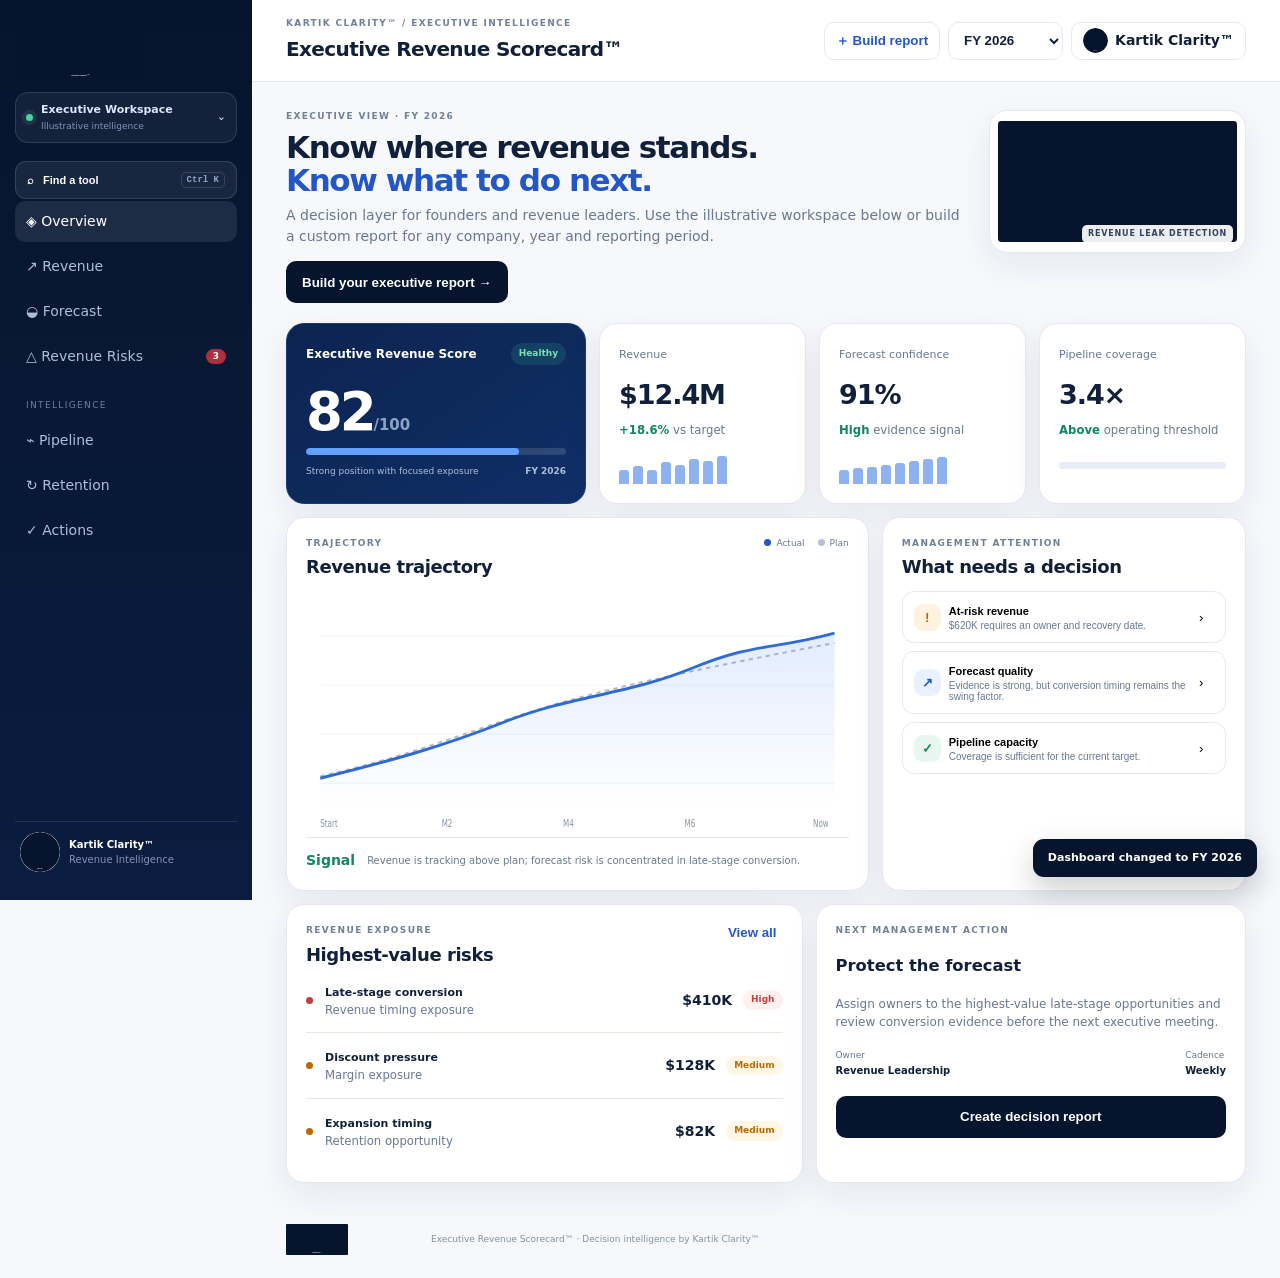
==== commit 4825aa27: "Finalize universal executive report generator, visible brand system, tool finder and premium UX" ====
--- a/index.html
+++ b/index.html
@@ -1,84 +1,39 @@
 <!doctype html>
 <html lang="en">
 <head>
-<meta charset="utf-8">
-<meta name="viewport" content="width=device-width,initial-scale=1">
-<meta name="theme-color" content="#07142d">
-<meta name="description" content="Executive Revenue Scorecard - executive revenue intelligence by Kartik Clarity.">
-<title>Executive Revenue Scorecard | Kartik Clarity</title>
-<link rel="icon" href="assets/logo-circle.jpg">
+<meta charset="utf-8"><meta name="viewport" content="width=device-width,initial-scale=1"><meta name="theme-color" content="#07142d"><meta name="description" content="Executive Revenue Scorecard by Kartik Clarity - universal revenue decision report for any company, year and executive role."><link rel="icon" href="assets/logo-circle.svg"><title>Executive Revenue Scorecard™ | Kartik Clarity</title>
 <style>
-:root{--navy:#07142d;--navy2:#0d244b;--ink:#10203b;--muted:#687892;--line:#e5eaf2;--bg:#f7f9fc;--white:#fff;--blue:#2457c6;--green:#11875d;--amber:#b96b00;--red:#c53d3d;--shadow:0 10px 30px rgba(16,32,59,.07);--r:18px}*{box-sizing:border-box}html{scroll-behavior:smooth}body{margin:0;background:var(--bg);color:var(--ink);font:14px/1.5 Inter,ui-sans-serif,system-ui,-apple-system,BlinkMacSystemFont,"Segoe UI",sans-serif}.app{min-height:100vh;display:flex}.side{width:250px;background:linear-gradient(180deg,#07142d,#0a1b3a);color:#dce7fb;position:fixed;inset:0 auto 0 0;padding:22px 16px;display:flex;flex-direction:column;z-index:20}.brand{height:76px;padding:0 6px 16px;display:flex;align-items:center}.brand img{display:block;width:100%;height:60px;object-fit:contain;object-position:left center}.workspace{border:1px solid rgba(255,255,255,.1);background:rgba(255,255,255,.05);border-radius:12px;padding:10px 11px;margin-bottom:18px;display:flex;align-items:center;gap:8px;font-size:12px}.dot{width:7px;height:7px;border-radius:50%;background:#4bd39a;box-shadow:0 0 0 4px rgba(75,211,154,.12)}.nav{display:grid;gap:5px}.nav button{border:0;background:transparent;color:#aebed8;text-align:left;padding:11px 12px;border-radius:10px;cursor:pointer;font:inherit;display:flex;gap:10px;align-items:center}.nav button:hover,.nav button.active{background:rgba(255,255,255,.09);color:#fff}.nav button b{margin-left:auto;background:#ad303b;color:#fff;border-radius:99px;padding:1px 7px;font-size:10px}.label{font-size:10px;letter-spacing:.14em;color:#6f82a3;margin:23px 12px 8px;text-transform:uppercase}.bottom{margin-top:auto}.profile{display:flex;align-items:center;gap:9px;padding:10px;border-top:1px solid rgba(255,255,255,.1);font-size:11px}.profile img{width:38px;height:38px;flex:0 0 38px;border-radius:50%;object-fit:contain;background:#fff;display:block}.profile strong{display:block;color:#fff}.profile span{color:#8295b6}.main{margin-left:250px;width:calc(100% - 250px);min-width:0}.top{height:82px;background:rgba(255,255,255,.96);backdrop-filter:blur(12px);border-bottom:1px solid var(--line);display:flex;align-items:center;justify-content:space-between;padding:0 34px;position:sticky;top:0;z-index:10}.eyebrow,.kicker,.pk{font-size:10px;letter-spacing:.15em;font-weight:800;color:#71809a}.top h1{font-size:21px;margin:3px 0 0;letter-spacing:-.03em}.tools{display:flex;gap:9px;align-items:center}.select,.icon,.user{height:38px;border:1px solid var(--line);background:#fff;border-radius:10px;padding:0 11px;color:var(--ink)}.select{min-width:112px;font-weight:700;cursor:pointer;outline:none}.select:focus,.icon:focus,.user:focus,.nav button:focus-visible,.btn:focus-visible,.textbtn:focus-visible{outline:3px solid rgba(36,87,198,.18);outline-offset:2px}.icon,.user{cursor:pointer}.user{display:flex;align-items:center;gap:7px;font-weight:700}.user img{width:25px;height:25px;border-radius:50%;object-fit:contain;background:#fff;display:block}.content{max-width:1440px;margin:auto;padding:30px 34px 20px}.view{display:none}.view.active{display:block}.hero{display:flex;justify-content:space-between;gap:20px;align-items:end;margin-bottom:22px}.hero h2{font-size:31px;line-height:1.1;letter-spacing:-.045em;margin:7px 0 8px}.hero h2 em{font-style:normal;color:var(--blue)}.copy{max-width:740px;color:var(--muted);margin:0}.badge{border:1px solid var(--line);background:#fff;border-radius:12px;padding:10px 14px;text-align:right;box-shadow:var(--shadow);white-space:nowrap}.badge span{display:block;color:var(--muted);font-size:10px}.badge strong{display:block;margin-top:2px}.period-note{color:var(--blue);font-weight:800}.grid4{display:grid;grid-template-columns:1.45fr repeat(3,1fr);gap:14px}.card,.panel,.page{background:#fff;border:1px solid var(--line);border-radius:var(--r);box-shadow:var(--shadow)}.card{padding:20px;min-width:0}.primary{background:linear-gradient(145deg,#0b2450,#102f67);color:#fff;border-color:#173d79}.head{display:flex;justify-content:space-between;gap:8px;align-items:center;font-size:12px;font-weight:700}.pill{border-radius:99px;padding:4px 8px;font-size:10px}.good{background:#e8f7f0;color:var(--green)}.primary .good{background:rgba(75,211,154,.13);color:#74e1b4}.score{font-size:53px;line-height:1;font-weight:800;letter-spacing:-.06em;margin:22px 0 10px}.score span{font-size:16px;color:#8fa2c2;letter-spacing:0}.meter,.bar{height:7px;background:#e8edf5;border-radius:99px;overflow:hidden}.primary .meter{background:rgba(255,255,255,.13)}.meter i,.bar i{display:block;height:100%;background:var(--blue);border-radius:inherit;transition:width .35s ease}.primary .meter i{background:#61a0ff}.foot{display:flex;justify-content:space-between;gap:10px;margin-top:10px;color:#8394ad;font-size:10px}.primary .foot{color:#aebed8}.metric span{color:var(--muted);font-size:12px}.metric strong{display:block;font-size:28px;letter-spacing:-.04em;margin:12px 0 3px}.metric small{color:var(--muted)}.metric small b{color:var(--green)}.amber{color:var(--amber)!important}.spark{display:flex;align-items:end;gap:4px;height:32px;margin-top:15px}.spark i{width:10px;border-radius:3px 3px 0 0;background:#8eb1ef;height:45%;transition:height .3s ease}.spark i:nth-child(2){height:60%}.spark i:nth-child(3){height:48%}.spark i:nth-child(4){height:72%}.spark i:nth-child(5){height:63%}.spark i:nth-child(6){height:84%}.spark i:nth-child(7){height:78%}.spark i:nth-child(8){height:94%}.section{display:grid;grid-template-columns:1.6fr 1fr;gap:14px;margin-top:14px}.panel{padding:20px}.ph{display:flex;justify-content:space-between;align-items:start;gap:12px}.ph h3,.page h2{margin:3px 0 0;font-size:18px;letter-spacing:-.025em}.legend{display:flex;gap:14px;color:var(--muted);font-size:10px}.legend i{display:inline-block;width:7px;height:7px;border-radius:50%;background:var(--blue);margin-right:5px}.legend .p{background:#b8c1d1}.chart{width:100%;height:250px;margin-top:12px}.chart svg{width:100%;height:100%}.gridline{stroke:#edf0f5;stroke-width:1}.plan{fill:none;stroke:#aeb8c8;stroke-width:2;stroke-dasharray:6 6}.actual{fill:none;stroke:#2d67d0;stroke-width:3;transition:d .4s ease}.area{fill:url(#g);opacity:.9}.axis text{fill:#8793a6;font-size:10px}.insight{border-top:1px solid var(--line);padding-top:12px;display:flex;gap:12px;align-items:center}.insight strong{color:var(--green);white-space:nowrap}.insight span{color:var(--muted);font-size:11px}.attention{display:grid;gap:9px;margin-top:12px}.att{width:100%;text-align:left;border:1px solid var(--line);background:#fff;border-radius:12px;padding:12px;display:grid;grid-template-columns:28px 1fr 15px;gap:9px;align-items:center;cursor:pointer}.att:hover{border-color:#b8c8e8;background:#fbfcff}.atticon{width:27px;height:27px;border-radius:9px;display:grid;place-items:center;font-weight:800;background:#fff3df;color:var(--amber)}.atticon.blue{background:#e9f0ff;color:var(--blue)}.atticon.green{background:#e7f7ef;color:var(--green)}.att strong{font-size:12px}.att p{margin:2px 0 0;color:var(--muted);font-size:11px}.two{display:grid;grid-template-columns:1.2fr 1fr;gap:14px;margin-top:14px}.riskrow{display:grid;grid-template-columns:8px 1fr auto auto;gap:12px;align-items:center;padding:14px 0;border-bottom:1px solid var(--line)}.riskrow:last-child{border-bottom:0}.sev{width:7px;height:7px;border-radius:50%;background:var(--amber)}.sev.high{background:var(--red)}.riskrow strong{font-size:12px}.riskrow small{display:block;color:var(--muted)}.tag{border-radius:99px;padding:3px 8px;font-size:10px;font-weight:700;background:#fff0f0;color:var(--red)}.tag.med{background:#fff6e6;color:var(--amber)}.action p{color:var(--muted);font-size:13px}.meta{display:flex;justify-content:space-between;gap:10px;color:var(--muted);font-size:10px;margin:20px 0}.meta b{display:block;color:var(--ink);font-size:11px}.btn{width:100%;height:42px;border:0;border-radius:10px;background:var(--navy);color:#fff;font-weight:700;cursor:pointer}.btn:hover{background:#12366c}.textbtn{border:0;background:none;color:var(--blue);font-weight:700;cursor:pointer}.page{padding:28px;max-width:1000px}.page h2{font-size:30px;margin-top:5px}.page>p{color:var(--muted);max-width:680px}.big{font-size:64px;font-weight:800;letter-spacing:-.06em;margin:28px 0 8px}.big small{font-size:14px;letter-spacing:0;color:var(--green)}.stats{display:grid;grid-template-columns:repeat(4,1fr);gap:12px;margin-top:24px}.stats>div{border:1px solid var(--line);border-radius:12px;padding:16px}.stats span{display:block;color:var(--muted);font-size:11px}.stats b{font-size:22px;display:block;margin-top:5px}.riskcards{display:grid;grid-template-columns:repeat(3,1fr);gap:12px;margin-top:24px}.riskcard{border:1px solid var(--line);border-radius:14px;padding:17px}.riskcard.high{border-color:#efb6b6}.riskcard span{font-size:10px;font-weight:800;color:var(--amber)}.riskcard.high span{color:var(--red)}.riskcard h3{font-size:15px;margin:8px 0}.riskcard strong{font-size:28px}.riskcard p{color:var(--muted);font-size:11px}.callout{margin-top:20px;padding:14px;border-radius:12px;background:#fff5e5;color:#8a5700}.actions{margin-top:25px;display:grid;gap:10px;padding:0;list-style:none}.actions li{border:1px solid var(--line);border-radius:13px;padding:15px}.actions b{display:block}.actions span{display:block;color:var(--muted);font-size:11px;margin-top:3px}.footer{padding:25px 34px;color:#8290a7;font-size:10px;display:flex;gap:15px;align-items:center}.footer img{height:32px;width:118px;object-fit:contain;object-position:left center;display:block}.mobile{display:none}.toast{position:fixed;right:24px;bottom:24px;background:#07142d;color:#fff;padding:11px 15px;border-radius:11px;box-shadow:0 12px 30px rgba(0,0,0,.2);font-size:12px;font-weight:700;opacity:0;transform:translateY(8px);pointer-events:none;transition:.25s;z-index:50}.toast.show{opacity:1;transform:none}
-@media(max-width:1050px){.side{width:220px}.main{margin-left:220px;width:calc(100% - 220px)}.grid4{grid-template-columns:1fr 1fr}.primary{grid-column:1/-1}.section,.two{grid-template-columns:1fr}.stats{grid-template-columns:1fr 1fr}}
-@media(max-width:760px){.side{display:none}.main{margin:0;width:100%}.top{padding:0 16px;height:70px}.top h1{font-size:16px}.eyebrow{font-size:8px}.tools .select{display:block;min-width:96px;font-size:12px}.user{display:none}.content{padding:20px 15px}.hero{display:block}.hero h2{font-size:25px}.badge{display:inline-block;margin-top:12px}.grid4{grid-template-columns:1fr}.primary{grid-column:auto}.stats,.riskcards{grid-template-columns:1fr 1fr}.footer{padding:20px 15px;flex-wrap:wrap}.chart{height:210px}.metric strong{font-size:25px}}
-@media(max-width:450px){.tools{gap:5px}.select{min-width:92px}.stats,.riskcards{grid-template-columns:1fr}.hero h2{font-size:23px}.score{font-size:47px}.toast{left:15px;right:15px;bottom:15px;text-align:center}}
+:root{--navy:#07142d;--ink:#10203b;--muted:#687892;--line:#e4e9f1;--bg:#f6f8fc;--white:#fff;--blue:#2457c6;--green:#11875d;--amber:#b96b00;--red:#c53d3d;--shadow:0 12px 34px rgba(16,32,59,.07);--r:18px}*{box-sizing:border-box}html{scroll-behavior:smooth}body{margin:0;background:var(--bg);color:var(--ink);font:14px/1.5 Inter,ui-sans-serif,system-ui,-apple-system,BlinkMacSystemFont,"Segoe UI",sans-serif}.app{min-height:100vh;display:flex}.side{width:252px;background:linear-gradient(180deg,#06142d,#0a1d40);color:#dce7fb;position:fixed;inset:0 auto 0 0;padding:18px 15px;display:flex;flex-direction:column;z-index:30}.brand{height:74px;padding:2px 4px 13px;display:flex;align-items:center}.brand img{width:100%;height:62px;display:block;object-fit:contain;object-position:left center}.workspace{border:1px solid rgba(255,255,255,.12);background:rgba(255,255,255,.055);border-radius:13px;padding:9px 10px;margin-bottom:9px;display:flex;align-items:center;gap:8px;font-size:11px;min-height:46px}.workspace button{border:0;background:transparent;color:#dce7fb;font:inherit;text-align:left;cursor:pointer;padding:0;min-width:0;flex:1}.workspace small{display:block;color:#7f94b8;font-size:9px;margin-top:1px}.dot{width:7px;height:7px;border-radius:50%;background:#4bd39a;box-shadow:0 0 0 4px rgba(75,211,154,.12);flex:0 0 auto}.nav{display:grid;gap:4px}.nav button{border:0;background:transparent;color:#aebed8;text-align:left;padding:10px 11px;border-radius:10px;cursor:pointer;font:inherit;display:flex;gap:10px;align-items:center}.nav button:hover,.nav button.active{background:rgba(255,255,255,.09);color:#fff}.nav button b{margin-left:auto;background:#ad303b;color:#fff;border-radius:99px;padding:1px 7px;font-size:9px}.label{font-size:9px;letter-spacing:.15em;color:#6f82a3;margin:22px 11px 7px;text-transform:uppercase}.finder{margin:9px 0 2px;border:1px solid rgba(255,255,255,.13);background:rgba(255,255,255,.07);color:#fff;border-radius:11px;padding:10px 11px;display:flex;align-items:center;gap:9px;cursor:pointer;font-weight:700;font-size:11px}.finder kbd{margin-left:auto;color:#91a5c7;font-size:9px;border:1px solid rgba(255,255,255,.14);border-radius:5px;padding:2px 5px}.bottom{margin-top:auto}.profile{display:flex;align-items:center;gap:9px;padding:10px 5px;border-top:1px solid rgba(255,255,255,.1);font-size:10px}.profile img{width:40px;height:40px;flex:0 0 40px;border-radius:50%;object-fit:contain;background:#fff;display:block}.profile strong{display:block;color:#fff}.profile span{color:#8295b6}.main{margin-left:252px;width:calc(100% - 252px);min-width:0}.top{min-height:82px;background:rgba(255,255,255,.96);backdrop-filter:blur(14px);border-bottom:1px solid var(--line);display:flex;align-items:center;justify-content:space-between;padding:0 34px;position:sticky;top:0;z-index:20}.eyebrow,.kicker{font-size:9px;letter-spacing:.15em;font-weight:800;color:#71809a}.top h1{font-size:20px;margin:3px 0 0;letter-spacing:-.03em}.tools{display:flex;gap:8px;align-items:center}.select,.user,.toolbtn{height:38px;border:1px solid var(--line);background:#fff;border-radius:10px;padding:0 11px;color:var(--ink)}.select{min-width:115px;font-weight:700;cursor:pointer;outline:none}.toolbtn{cursor:pointer;font-weight:800;color:var(--blue)}.user{display:flex;align-items:center;gap:7px;font-weight:700}.user img{width:25px;height:25px;border-radius:50%;object-fit:contain;background:#fff;display:block}.select:focus,.user:focus,.toolbtn:focus,.nav button:focus-visible,.btn:focus-visible,.textbtn:focus-visible,.finder:focus-visible{outline:3px solid rgba(36,87,198,.2);outline-offset:2px}.content{max-width:1480px;margin:auto;padding:28px 34px 18px}.view{display:none}.view.active{display:block}.hero{display:flex;justify-content:space-between;gap:22px;align-items:flex-start;margin-bottom:20px}.hero h2{font-size:31px;line-height:1.08;letter-spacing:-.045em;margin:7px 0 8px}.hero h2 em{font-style:normal;color:var(--blue)}.copy{max-width:760px;color:var(--muted);margin:0}.hero-brand{width:285px;min-width:230px;height:143px;background:#fff;border:1px solid var(--line);border-radius:18px;box-shadow:var(--shadow);padding:8px;display:flex;align-items:center;justify-content:center;position:relative;overflow:hidden}.hero-brand img{width:100%;height:100%;object-fit:contain;object-position:center}.hero-brand span{position:absolute;right:12px;bottom:9px;font-size:8px;font-weight:800;letter-spacing:.1em;color:#31445f;background:rgba(255,255,255,.92);padding:3px 6px;border-radius:5px}.grid4{display:grid;grid-template-columns:1.45fr repeat(3,1fr);gap:13px}.card,.panel,.page{background:#fff;border:1px solid var(--line);border-radius:var(--r);box-shadow:var(--shadow)}.card{padding:19px;min-width:0}.primary{background:linear-gradient(145deg,#0b2450,#102f67);color:#fff;border-color:#173d79}.head{display:flex;justify-content:space-between;gap:8px;align-items:center;font-size:12px;font-weight:700}.pill{border-radius:99px;padding:4px 8px;font-size:9px}.good{background:#e8f7f0;color:var(--green)}.primary .good{background:rgba(75,211,154,.13);color:#74e1b4}.score{font-size:53px;line-height:1;font-weight:800;letter-spacing:-.06em;margin:20px 0 10px}.score span{font-size:15px;color:#8fa2c2;letter-spacing:0}.meter,.bar{height:7px;background:#e8edf5;border-radius:99px;overflow:hidden}.primary .meter{background:rgba(255,255,255,.13)}.meter i,.bar i{display:block;height:100%;background:var(--blue);border-radius:inherit;transition:width .35s ease}.primary .meter i{background:#61a0ff}.foot{display:flex;justify-content:space-between;gap:10px;margin-top:10px;color:#8394ad;font-size:9px}.primary .foot{color:#aebed8}.metric span{color:var(--muted);font-size:11px}.metric strong{display:block;font-size:27px;letter-spacing:-.04em;margin:11px 0 3px}.metric small{color:var(--muted)}.metric small b{color:var(--green)}.amber{color:var(--amber)!important}.spark{display:flex;align-items:end;gap:4px;height:30px;margin-top:14px}.spark i{width:10px;border-radius:3px 3px 0 0;background:#8eb1ef;height:45%}.spark i:nth-child(2){height:60%}.spark i:nth-child(3){height:48%}.spark i:nth-child(4){height:72%}.spark i:nth-child(5){height:63%}.spark i:nth-child(6){height:84%}.spark i:nth-child(7){height:78%}.spark i:nth-child(8){height:94%}.section{display:grid;grid-template-columns:1.6fr 1fr;gap:13px;margin-top:13px}.panel{padding:19px}.ph{display:flex;justify-content:space-between;align-items:start;gap:12px}.ph h3,.page h2{margin:3px 0 0;font-size:18px;letter-spacing:-.025em}.legend{display:flex;gap:13px;color:var(--muted);font-size:9px}.legend i{display:inline-block;width:7px;height:7px;border-radius:50%;background:var(--blue);margin-right:5px}.legend .p{background:#b8c1d1}.chart{width:100%;height:245px;margin-top:12px}.chart svg{width:100%;height:100%}.gridline{stroke:#edf0f5;stroke-width:1}.plan{fill:none;stroke:#aeb8c8;stroke-width:2;stroke-dasharray:6 6}.actual{fill:none;stroke:#2d67d0;stroke-width:3}.area{fill:url(#g);opacity:.9}.axis text{fill:#8793a6;font-size:10px}.insight{border-top:1px solid var(--line);padding-top:12px;display:flex;gap:12px;align-items:center}.insight strong{color:var(--green);white-space:nowrap}.insight span{color:var(--muted);font-size:10px}.attention{display:grid;gap:8px;margin-top:11px}.att{width:100%;text-align:left;border:1px solid var(--line);background:#fff;border-radius:12px;padding:11px;display:grid;grid-template-columns:27px 1fr 15px;gap:8px;align-items:center;cursor:pointer}.att:hover{border-color:#b8c8e8;background:#fbfcff}.atticon{width:27px;height:27px;border-radius:9px;display:grid;place-items:center;font-weight:800;background:#fff3df;color:var(--amber)}.atticon.blue{background:#e9f0ff;color:var(--blue)}.atticon.green{background:#e7f7ef;color:var(--green)}.att strong{font-size:11px}.att p{margin:2px 0 0;color:var(--muted);font-size:10px}.two{display:grid;grid-template-columns:1.2fr 1fr;gap:13px;margin-top:13px}.riskrow{display:grid;grid-template-columns:8px 1fr auto auto;gap:11px;align-items:center;padding:13px 0;border-bottom:1px solid var(--line)}.riskrow:last-child{border-bottom:0}.sev{width:7px;height:7px;border-radius:50%;background:var(--amber)}.sev.high{background:var(--red)}.riskrow strong{font-size:11px}.riskrow small{display:block;color:var(--muted)}.tag{border-radius:99px;padding:3px 8px;font-size:9px;font-weight:700;background:#fff0f0;color:var(--red)}.tag.med{background:#fff6e6;color:var(--amber)}.action p{color:var(--muted);font-size:12px}.meta{display:flex;justify-content:space-between;gap:10px;color:var(--muted);font-size:9px;margin:18px 0}.meta b{display:block;color:var(--ink);font-size:10px}.btn{width:100%;height:42px;border:0;border-radius:10px;background:var(--navy);color:#fff;font-weight:700;cursor:pointer}.btn:hover{background:#12366c}.textbtn{border:0;background:none;color:var(--blue);font-weight:700;cursor:pointer}.page{padding:27px;max-width:1050px}.page h2{font-size:29px;margin-top:5px}.page>p{color:var(--muted);max-width:700px}.big{font-size:62px;font-weight:800;letter-spacing:-.06em;margin:27px 0 8px}.big small{font-size:13px;letter-spacing:0;color:var(--green)}.stats{display:grid;grid-template-columns:repeat(4,1fr);gap:11px;margin-top:22px}.stats>div{border:1px solid var(--line);border-radius:12px;padding:15px}.stats span{display:block;color:var(--muted);font-size:10px}.stats b{font-size:21px;display:block;margin-top:5px}.riskcards{display:grid;grid-template-columns:repeat(3,1fr);gap:11px;margin-top:22px}.riskcard{border:1px solid var(--line);border-radius:14px;padding:16px}.riskcard.high{border-color:#efb6b6}.riskcard span{font-size:9px;font-weight:800;color:var(--amber)}.riskcard.high span{color:var(--red)}.riskcard h3{font-size:14px;margin:7px 0}.riskcard strong{font-size:27px}.riskcard p{color:var(--muted);font-size:10px}.callout{margin-top:18px;padding:13px;border-radius:12px;background:#fff5e5;color:#8a5700}.actions{margin-top:23px;display:grid;gap:9px;padding:0;list-style:none}.actions li{border:1px solid var(--line);border-radius:13px;padding:14px}.actions b{display:block}.actions span{display:block;color:var(--muted);font-size:10px;margin-top:3px}.footer{padding:23px 34px;color:#8290a7;font-size:9px;display:flex;gap:15px;align-items:center}.footer img{height:31px;width:130px;object-fit:contain;object-position:left center;display:block}.toast{position:fixed;right:23px;bottom:23px;background:#07142d;color:#fff;padding:11px 15px;border-radius:11px;box-shadow:0 12px 30px rgba(0,0,0,.2);font-size:11px;font-weight:700;opacity:0;transform:translateY(8px);pointer-events:none;transition:.25s;z-index:100}.toast.show{opacity:1;transform:none}.modal-backdrop{position:fixed;inset:0;background:rgba(5,16,36,.57);backdrop-filter:blur(7px);z-index:80;display:none;padding:22px;overflow:auto}.modal-backdrop.open{display:grid;place-items:center}.modal{width:min(920px,100%);max-height:calc(100vh - 44px);overflow:auto;background:#fff;border:1px solid rgba(255,255,255,.5);border-radius:22px;box-shadow:0 30px 90px rgba(0,0,0,.28)}.modal-head{padding:22px 23px 17px;border-bottom:1px solid var(--line);display:flex;justify-content:space-between;gap:15px}.modal-head h2{margin:4px 0 5px;font-size:25px;letter-spacing:-.035em}.modal-head p{margin:0;color:var(--muted);font-size:11px}.close{border:1px solid var(--line);background:#fff;border-radius:9px;width:36px;height:36px;cursor:pointer;font-size:20px}.form{padding:19px 23px}.form-section{margin-bottom:20px}.form-title{font-size:9px;letter-spacing:.14em;color:#72809a;font-weight:800;text-transform:uppercase;margin-bottom:9px}.form-grid{display:grid;grid-template-columns:repeat(3,1fr);gap:11px}.field{display:grid;gap:5px}.field.full{grid-column:1/-1}.field label{font-size:10px;font-weight:800;color:#34445f}.field input,.field select,.field textarea{width:100%;border:1px solid #dfe5ee;background:#fbfcfe;border-radius:9px;padding:10px;font:inherit;color:var(--ink);outline:none}.field textarea{min-height:74px;resize:vertical}.field input:focus,.field select:focus,.field textarea:focus{border-color:#7ea4e9;box-shadow:0 0 0 3px rgba(36,87,198,.1)}.help{font-size:9px;color:#8492a8}.modal-actions{padding:14px 23px;border-top:1px solid var(--line);display:flex;justify-content:flex-end;gap:9px;background:#fbfcfe}.secondary{height:40px;padding:0 15px;border:1px solid var(--line);background:#fff;border-radius:9px;font-weight:800;cursor:pointer}.primary-btn{height:40px;padding:0 17px;border:0;background:var(--navy);color:#fff;border-radius:9px;font-weight:800;cursor:pointer}.error{color:var(--red);font-size:10px;margin-top:7px;display:none}.report-backdrop{position:fixed;inset:0;background:#eef2f7;z-index:90;display:none;overflow:auto}.report-backdrop.open{display:block}.report-shell{max-width:1100px;margin:auto;padding:22px}.report-toolbar{display:flex;justify-content:space-between;align-items:center;gap:12px;margin-bottom:15px}.report-toolbar img{height:42px;width:160px;object-fit:contain;object-position:left center}.report-actions{display:flex;gap:8px}.report-sheet{background:#fff;border:1px solid var(--line);border-radius:18px;box-shadow:var(--shadow);padding:36px}.report-kicker{font-size:9px;letter-spacing:.14em;color:#72809a;font-weight:800}.report-sheet h1{font-size:36px;letter-spacing:-.045em;margin:7px 0}.report-sub{color:var(--muted);max-width:780px}.report-meta{display:flex;flex-wrap:wrap;gap:7px;margin:18px 0 23px}.chip{border:1px solid var(--line);border-radius:99px;padding:5px 9px;font-size:9px;font-weight:700;background:#fbfcfe}.report-score{display:grid;grid-template-columns:1.2fr repeat(3,1fr);gap:10px}.scorebox{border:1px solid var(--line);border-radius:13px;padding:15px}.primary-score{background:linear-gradient(145deg,#0b2450,#102f67);color:#fff;border-color:#173d79}.scorelabel{font-size:9px;color:var(--muted)}.primary-score .scorelabel{color:#b6c6df}.scorevalue{font-size:30px;font-weight:800;margin-top:6px;letter-spacing:-.04em}.report-section{margin-top:23px;padding-top:18px;border-top:1px solid var(--line)}.report-section h2{font-size:17px;margin:0 0 9px}.report-section p{color:#52637e}.evidence-grid{display:grid;grid-template-columns:1fr 1fr;gap:9px}.evidence{border:1px solid var(--line);border-radius:11px;padding:12px}.evidence strong{display:block;font-size:10px}.evidence span{display:block;color:var(--muted);font-size:10px;margin-top:3px}.report-table{width:100%;border-collapse:collapse;font-size:10px}.report-table th,.report-table td{text-align:left;padding:10px;border-bottom:1px solid var(--line);vertical-align:top}.report-table th{color:#71809a;font-size:9px;text-transform:uppercase;letter-spacing:.08em}.report-foot{margin-top:25px;padding-top:15px;border-top:1px solid var(--line);font-size:9px;color:#8390a5}.finder-modal{width:min(690px,100%)}.finder-search{padding:16px;border-bottom:1px solid var(--line)}.finder-search input{width:100%;border:0;outline:0;font-size:16px;padding:7px}.finder-list{padding:9px;max-height:55vh;overflow:auto}.finder-group{padding:8px;color:#7b899e;font-size:9px;font-weight:800;letter-spacing:.12em}.finder-item{width:100%;border:0;background:#fff;text-align:left;border-radius:10px;padding:11px;display:flex;gap:11px;align-items:center;cursor:pointer}.finder-item:hover,.finder-item.selected{background:#f1f5fb}.finder-icon{width:34px;height:34px;border-radius:9px;background:#eaf0fb;color:var(--blue);display:grid;place-items:center;font-weight:900}.finder-item strong{display:block;font-size:11px}.finder-item span{display:block;color:var(--muted);font-size:9px}.finder-item em{margin-left:auto;font-style:normal;font-size:8px;color:var(--green);font-weight:800}
+@media(max-width:1080px){.side{width:220px}.main{margin-left:220px;width:calc(100% - 220px)}.grid4{grid-template-columns:1fr 1fr}.primary{grid-column:1/-1}.section,.two{grid-template-columns:1fr}.stats{grid-template-columns:1fr 1fr}.hero-brand{width:240px}}@media(max-width:780px){.side{display:none}.main{margin:0;width:100%}.top{padding:0 15px;min-height:68px}.top h1{font-size:16px}.eyebrow{font-size:8px}.tools .select{min-width:96px}.user{display:none}.content{padding:20px 15px}.hero{display:block}.hero h2{font-size:25px}.hero-brand{width:100%;height:120px;margin-top:15px}.grid4{grid-template-columns:1fr}.primary{grid-column:auto}.stats,.riskcards{grid-template-columns:1fr 1fr}.footer{padding:20px 15px;flex-wrap:wrap}.form-grid{grid-template-columns:1fr 1fr}.report-score{grid-template-columns:1fr 1fr}.report-sheet{padding:23px}.report-sheet h1{font-size:29px}}@media(max-width:500px){.tools .toolbtn{display:none}.stats,.riskcards,.form-grid,.report-score,.evidence-grid{grid-template-columns:1fr}.hero h2{font-size:23px}.score{font-size:47px}.modal-backdrop{padding:8px}.modal{border-radius:16px}.modal-head,.form,.modal-actions{padding-left:15px;padding-right:15px}.report-shell{padding:10px}.report-toolbar{align-items:flex-start}.report-toolbar img{width:130px}.report-actions .secondary{display:none}.report-sheet{border-radius:12px}.toast{left:15px;right:15px;bottom:15px;text-align:center}}@media(prefers-reduced-motion:reduce){*,*::before,*::after{scroll-behavior:auto!important;transition:none!important}}@media print{body{background:#fff}.report-backdrop{position:static;display:block!important;background:#fff}.report-shell{padding:0;max-width:none}.report-toolbar{display:none}.report-sheet{border:0;box-shadow:none;border-radius:0;padding:0}.modal-backdrop,.toast,.side,.top,.footer{display:none!important}}
 </style>
 </head>
 <body>
-<div class="app">
-<aside class="side">
-<div class="brand"><img src="assets/logo-rectangle.jpg" alt="Kartik Clarity logo"></div>
-<div class="workspace"><span class="dot"></span> Executive Workspace <span style="margin-left:auto">⌄</span></div>
-<nav class="nav">
-<button class="active" data-view="overview">◈ Overview</button><button data-view="revenue">↗ Revenue</button><button data-view="forecast">◒ Forecast</button><button data-view="risks">△ Revenue Risks <b>3</b></button>
-</nav>
-<div class="label">Intelligence</div>
-<nav class="nav"><button data-view="pipeline">⌁ Pipeline</button><button data-view="retention">↻ Retention</button><button data-view="actions">✓ Actions</button></nav>
-<div class="bottom"><div class="profile"><img src="assets/logo-circle.jpg" alt="Kartik Clarity mark"><div><strong>Kartik Clarity™</strong><span>Revenue Intelligence</span></div></div></div>
-</aside>
-<main class="main">
-<header class="top"><div><div class="eyebrow">KARTIK CLARITY™ / EXECUTIVE INTELLIGENCE</div><h1>Executive Revenue Scorecard™</h1></div><div class="tools"><select class="select" id="period" aria-label="Reporting period"><option value="q1">Q1 2026</option><option value="q2">Q2 2026</option><option value="q3" selected>Q3 2026</option><option value="fy">FY 2026</option></select><button class="icon" id="refresh" title="Refresh dashboard" aria-label="Refresh dashboard">↻</button><button class="user" aria-label="Kartik Clarity account"><img src="assets/logo-circle.jpg" alt=""> KC</button></div></header>
-<div class="content">
-<section class="view active" id="overview">
-<div class="hero"><div><div class="kicker">EXECUTIVE READOUT · <span id="periodLabel">Q3 2026</span></div><h2 id="heroTitle">Revenue is healthy. <em>Attention is concentrated.</em></h2><p class="copy" id="heroCopy">Growth is ahead of plan, but forecast confidence and late-stage conversion are the two signals most likely to change the quarter.</p></div><div class="badge"><span>Illustrative workspace</span><strong>Decision view · <span class="period-note" id="badgePeriod">Q3 2026</span></strong></div></div>
-<div class="grid4">
-<article class="card primary"><div class="head">Executive Revenue Score <span class="pill good" id="scoreStatus">Healthy</span></div><div class="score"><span id="scoreValue" style="font-size:53px;color:#fff;font-weight:800">78</span> <span>/ 100</span></div><div class="meter"><i id="scoreMeter" style="width:78%"></i></div><div class="foot"><span id="scoreDelta">+6 vs prior quarter</span><span id="scoreConstraint">Constraint: forecast confidence</span></div></article>
-<article class="card metric"><span>Revenue</span><strong id="revenueValue">$12.4M</strong><small><b id="revenuePlan">+18.6%</b> vs plan</small><div class="spark"><i></i><i></i><i></i><i></i><i></i><i></i><i></i><i></i></div></article>
-<article class="card metric"><span>Forecast</span><strong id="forecastValue">$13.1M</strong><small><b class="amber" id="forecastConfidence">86%</b> confidence</small><div class="spark"><i></i><i></i><i></i><i></i><i></i><i></i><i></i><i></i></div></article>
-<article class="card metric"><span>Pipeline Coverage</span><strong id="coverageValue">3.4×</strong><small><b id="coverageDelta">+0.5×</b> vs target</small><div class="spark"><i></i><i></i><i></i><i></i><i></i><i></i><i></i><i></i></div></article>
-</div>
-<div class="section"><article class="panel"><div class="ph"><div><div class="pk">REVENUE TRAJECTORY · <span id="chartPeriod">Q3 2026</span></div><h3>Actual vs plan</h3></div><div class="legend"><span><i></i>Actual</span><span><i class="p"></i>Plan</span></div></div><div class="chart"><svg viewBox="0 0 760 250" role="img" aria-label="Revenue trajectory"><defs><linearGradient id="g" x1="0" x2="0" y1="0" y2="1"><stop offset="0" stop-opacity=".18"/><stop offset="1" stop-opacity="0"/></linearGradient></defs><g class="gridline"><line x1="45" y1="25" x2="735" y2="25"/><line x1="45" y1="85" x2="735" y2="85"/><line x1="45" y1="145" x2="735" y2="145"/><line x1="45" y1="205" x2="735" y2="205"/></g><polyline class="plan" id="planLine" points="45,195 145,180 245,164 345,150 445,132 545,112 645,94 735,75"/><path class="area" id="areaPath" d="M45 202 L145 184 L245 166 L345 142 L445 121 L545 105 L645 73 L735 56 L735 205 L45 205Z"/><polyline class="actual" id="actualLine" points="45,202 145,184 245,166 345,142 445,121 545,105 645,73 735,56"/><g class="axis"><text x="45" y="232">Jan</text><text x="145" y="232">Feb</text><text x="245" y="232">Mar</text><text x="345" y="232">Apr</text><text x="445" y="232">May</text><text x="545" y="232">Jun</text><text x="645" y="232">Jul</text><text x="735" y="232">Aug</text></g></svg></div><div class="insight"><strong id="trajectoryInsight">+18.6% above plan</strong><span id="trajectoryCopy">Momentum is positive, but the latest slope is flattening.</span></div></article>
-<article class="panel"><div class="ph"><div><div class="pk">MANAGEMENT ATTENTION</div><h3>What changed</h3></div><button class="textbtn" data-target="risks">View all →</button></div><div class="attention"><button class="att" data-target="forecast"><span class="atticon">!</span><div><strong id="attention1Title">Forecast confidence slipped</strong><p id="attention1Copy">Two late-stage deals moved beyond expected close.</p></div><span>→</span></button><button class="att" data-target="pipeline"><span class="atticon blue">↗</span><div><strong id="attention2Title">Pipeline coverage improved</strong><p id="attention2Copy">Coverage is now 3.4× above the 2.9× threshold.</p></div><span>→</span></button><button class="att" data-target="retention"><span class="atticon green">✓</span><div><strong>Retention remains a strength</strong><p id="attention3Copy">Expansion offsets a small increase in churn exposure.</p></div><span>→</span></button></div></article></div>
-<div class="two"><article class="panel"><div class="ph"><div><div class="pk">REVENUE RISK</div><h3>Top exposures</h3></div><button class="textbtn" data-target="risks">Open register →</button></div><div class="riskrow"><span class="sev high"></span><div><strong>Late-stage slippage</strong><small>Forecast / Close timing</small></div><strong id="risk1">$620K</strong><span class="tag">High</span></div><div class="riskrow"><span class="sev"></span><div><strong>Discount pressure</strong><small>Pricing / Margin</small></div><strong id="risk2">$310K</strong><span class="tag med">Medium</span></div><div class="riskrow"><span class="sev"></span><div><strong>Expansion concentration</strong><small>Retention / Accounts</small></div><strong id="risk3">$185K</strong><span class="tag med">Medium</span></div></article><article class="panel action"><div class="ph"><div><div class="pk">NEXT BEST ACTION</div><h3 id="actionTitle">Protect the quarter</h3></div><span class="pill" style="background:#edf2ff;color:#2457c6">Priority 01</span></div><p id="actionCopy">Re-qualify the two slipping late-stage opportunities before the next forecast commit. Confirm decision owner, commercial blocker and verified close date.</p><div class="meta"><span>Owner<b>Revenue Leadership</b></span><span>Impact<b id="actionImpact">$620K exposed</b></span></div><button class="btn" data-target="actions">Open action plan →</button></article></div>
-</section>
-<section class="view" id="revenue"><div class="page"><div class="pk">REVENUE · <span class="dynamic-period">Q3 2026</span></div><h2>Revenue performance</h2><p id="revenueCopy">Revenue is tracking ahead of plan with positive quarter-over-quarter momentum.</p><div class="big" id="revenueBig">$12.4M <small>+18.6% vs plan</small></div><div class="stats"><div><span>Recognized</span><b id="recognized">$10.8M</b></div><div><span>Committed</span><b id="committed">$1.6M</b></div><div><span>Net new</span><b id="netNew">$2.9M</b></div><div><span>Expansion</span><b id="expansion">$1.1M</b></div></div></div></section>
-<section class="view" id="forecast"><div class="page"><div class="pk">FORECAST · <span class="dynamic-period">Q3 2026</span></div><h2>Forecast confidence</h2><p id="forecastCopy">The forecast is directionally strong, with a concentrated timing risk in late-stage opportunities.</p><div class="big"><span id="forecastBig">86%</span> <small>confidence</small></div><div class="bar"><i id="forecastBar" style="width:86%"></i></div><div class="callout"><b>Watch:</b> <span id="forecastWatch">$620K of forecast value is tied to deals with close-date slippage.</span></div></div></section>
-<section class="view" id="risks"><div class="page"><div class="pk">REVENUE RISK REGISTER · <span class="dynamic-period">Q3 2026</span></div><h2>Where revenue can leak</h2><p>Prioritize exposure by financial impact and probability - not by the number of alerts.</p><div class="riskcards"><div class="riskcard high"><span>HIGH</span><h3>Late-stage slippage</h3><strong id="riskBig1">$620K</strong><p>Opportunities moved beyond their expected close window.</p></div><div class="riskcard"><span>MEDIUM</span><h3>Discount pressure</h3><strong id="riskBig2">$310K</strong><p>Average discount is above the operating guardrail.</p></div><div class="riskcard"><span>MEDIUM</span><h3>Expansion concentration</h3><strong id="riskBig3">$185K</strong><p>Expansion is concentrated across a small account set.</p></div></div></div></section>
-<section class="view" id="pipeline"><div class="page"><div class="pk">PIPELINE · <span class="dynamic-period">Q3 2026</span></div><h2>Pipeline health</h2><p id="pipelineCopy">Coverage is above target. The next constraint is conversion velocity, not volume.</p><div class="big" id="pipelineBig">3.4× <small>coverage</small></div><div class="stats"><div><span>Target</span><b>2.9×</b></div><div><span>Qualified</span><b id="qualified">$8.2M</b></div><div><span>Late stage</span><b id="lateStage">$3.1M</b></div><div><span>Velocity</span><b id="velocity">+7%</b></div></div></div></section>
-<section class="view" id="retention"><div class="page"><div class="pk">RETENTION · <span class="dynamic-period">Q3 2026</span></div><h2>Retention & expansion</h2><p id="retentionCopy">Retention remains a stabilizing force while expansion offsets moderate churn exposure.</p><div class="stats"><div><span>Gross retention</span><b id="grossRetention">94.2%</b></div><div><span>Net retention</span><b id="netRetention">108.7%</b></div><div><span>Expansion</span><b id="retentionExpansion">$1.1M</b></div><div><span>At-risk ARR</span><b id="atRisk">$185K</b></div></div></div></section>
-<section class="view" id="actions"><div class="page"><div class="pk">ACTION PLAN · <span class="dynamic-period">Q3 2026</span></div><h2>Protect the quarter</h2><p>Three focused actions with measurable revenue impact.</p><ol class="actions"><li><b>Re-qualify two slipping opportunities</b><span>Owner: Revenue Leadership · Exposure: <strong id="actionRisk1">$620K</strong></span></li><li><b>Review discount exceptions</b><span>Owner: Sales + Finance · Exposure: <strong id="actionRisk2">$310K</strong></span></li><li><b>Validate expansion concentration</b><span>Owner: Customer Success · Exposure: <strong id="actionRisk3">$185K</strong></span></li></ol></div></section>
-</div>
-<footer class="footer"><img src="assets/logo-rectangle.jpg" alt="Kartik Clarity logo"><span>Executive Revenue Scorecard™ · Kartik Clarity™</span><span>Think. Focus. Achieve.</span></footer>
-</main></div><div class="toast" id="toast" role="status" aria-live="polite"></div>
+<div class="app"><aside class="side"><div class="brand"><img src="assets/logo-rectangle.svg" data-fallback="assets/logo-rectangle.jpg" alt="Kartik Clarity™" onerror="this.onerror=null;this.src=this.dataset.fallback"></div><div class="workspace"><span class="dot"></span><button id="workspaceBtn" type="button"><strong id="workspaceName">Executive Workspace</strong><small id="workspaceMeta">Illustrative intelligence</small></button><span>⌄</span></div><button class="finder" id="finderBtn" type="button">⌕ <span>Find a tool</span><kbd>Ctrl K</kbd></button><nav class="nav" aria-label="Core views"><button class="active" data-view="overview">◈ Overview</button><button data-view="revenue">↗ Revenue</button><button data-view="forecast">◒ Forecast</button><button data-view="risks">△ Revenue Risks <b>3</b></button></nav><div class="label">Intelligence</div><nav class="nav"><button data-view="pipeline">⌁ Pipeline</button><button data-view="retention">↻ Retention</button><button data-view="actions">✓ Actions</button></nav><div class="bottom"><div class="profile"><img src="assets/logo-circle.svg" data-fallback="assets/logo-circle.jpg" alt="Kartik Clarity™ mark" onerror="this.onerror=null;this.src=this.dataset.fallback"><div><strong>Kartik Clarity™</strong><span>Revenue Intelligence</span></div></div></div></aside>
+<main class="main"><header class="top"><div><div class="eyebrow">KARTIK CLARITY™ / EXECUTIVE INTELLIGENCE</div><h1>Executive Revenue Scorecard™</h1></div><div class="tools"><button class="toolbtn" id="reportTop" type="button">＋ Build report</button><select class="select" id="period" aria-label="Dashboard period"><option value="q1">Q1 2026</option><option value="q2">Q2 2026</option><option value="q3">Q3 2026</option><option value="fy">FY 2026</option></select><div class="user"><img src="assets/logo-circle.svg" data-fallback="assets/logo-circle.jpg" alt="" onerror="this.onerror=null;this.src=this.dataset.fallback"><span>Kartik Clarity™</span></div></div></header>
+<div class="content"><section class="view active" id="overview"><div class="hero"><div><div class="kicker" id="heroKicker">EXECUTIVE VIEW · FY 2026</div><h2>Know where revenue stands.<br><em>Know what to do next.</em></h2><p class="copy">A decision layer for founders and revenue leaders. Use the illustrative workspace below or build a custom report for any company, year and reporting period.</p><div style="margin-top:14px"><button class="btn" style="width:auto;padding:0 16px" id="heroReport">Build your executive report →</button></div></div><div class="hero-brand"><img src="assets/logo-rectangle.svg" data-fallback="assets/logo-rectangle.jpg" alt="Kartik Clarity™ Revenue Leak Detection" onerror="this.onerror=null;this.src=this.dataset.fallback"><span>REVENUE LEAK DETECTION</span></div></div>
+<div class="grid4"><div class="card primary"><div class="head"><span>Executive Revenue Score</span><span class="pill good" id="scoreStatus">Healthy</span></div><div class="score" id="score">82<span>/100</span></div><div class="meter"><i id="scoreMeter" style="width:82%"></i></div><div class="foot"><span id="scoreText">Strong position with focused exposure</span><b id="scorePeriod">FY 2026</b></div></div><div class="card metric"><span>Revenue</span><strong id="revMetric">$12.4M</strong><small><b id="revDelta">+18.6%</b> vs target</small><div class="spark"><i></i><i></i><i></i><i></i><i></i><i></i><i></i><i></i></div></div><div class="card metric"><span>Forecast confidence</span><strong id="forecastMetric">91%</strong><small><b>High</b> evidence signal</small><div class="spark"><i style="height:45%"></i><i style="height:52%"></i><i style="height:58%"></i><i style="height:64%"></i><i style="height:69%"></i><i style="height:75%"></i><i style="height:84%"></i><i style="height:91%"></i></div></div><div class="card metric"><span>Pipeline coverage</span><strong id="coverageMetric">3.4×</strong><small><b>Above</b> operating threshold</small><div class="bar" style="margin-top:22px"><i id="coverageBar" style="width:88%"></i></div></div></div>
+<div class="section"><div class="panel"><div class="ph"><div><div class="kicker">TRAJECTORY</div><h3>Revenue trajectory</h3></div><div class="legend"><span><i></i>Actual</span><span><i class="p"></i>Plan</span></div></div><div class="chart"><svg viewBox="0 0 760 250" preserveAspectRatio="none"><defs><linearGradient id="g" x1="0" y1="0" x2="0" y2="1"><stop offset="0" stop-color="#5d96ff" stop-opacity=".2"/><stop offset="1" stop-color="#5d96ff" stop-opacity="0"/></linearGradient></defs><path class="gridline" d="M20 45H740M20 95H740M20 145H740M20 195H740"/><path class="plan" d="M20 188 C130 170 200 150 290 128 S480 88 740 52"/><path id="actualPath" class="actual" d="M20 190 C120 172 190 158 280 132 S450 105 540 78 S650 60 740 42"/><path id="areaPath" class="area" d="M20 190 C120 172 190 158 280 132 S450 105 540 78 S650 60 740 42 L740 220 L20 220Z"/><g class="axis"><text x="20" y="240">Start</text><text x="190" y="240">M2</text><text x="360" y="240">M4</text><text x="530" y="240">M6</text><text x="710" y="240">Now</text></g></svg></div><div class="insight"><strong>Signal</strong><span id="trajectoryInsight">Revenue is tracking above plan; forecast risk is concentrated in late-stage conversion.</span></div></div><div class="panel"><div class="ph"><div><div class="kicker">MANAGEMENT ATTENTION</div><h3>What needs a decision</h3></div></div><div class="attention"><button class="att"><span class="atticon">!</span><div><strong>At-risk revenue</strong><p id="attentionRisk">$620K requires an owner and recovery date.</p></div><span>›</span></button><button class="att"><span class="atticon blue">↗</span><div><strong>Forecast quality</strong><p>Evidence is strong, but conversion timing remains the swing factor.</p></div><span>›</span></button><button class="att"><span class="atticon green">✓</span><div><strong>Pipeline capacity</strong><p>Coverage is sufficient for the current target.</p></div><span>›</span></button></div></div></div>
+<div class="two"><div class="panel"><div class="ph"><div><div class="kicker">REVENUE EXPOSURE</div><h3>Highest-value risks</h3></div><button class="textbtn" data-view-link="risks">View all</button></div><div class="riskrow"><span class="sev high"></span><div><strong>Late-stage conversion</strong><small>Revenue timing exposure</small></div><b>$410K</b><span class="tag">High</span></div><div class="riskrow"><span class="sev"></span><div><strong>Discount pressure</strong><small>Margin exposure</small></div><b>$128K</b><span class="tag med">Medium</span></div><div class="riskrow"><span class="sev"></span><div><strong>Expansion timing</strong><small>Retention opportunity</small></div><b>$82K</b><span class="tag med">Medium</span></div></div><div class="panel action"><div class="kicker">NEXT MANAGEMENT ACTION</div><h3>Protect the forecast</h3><p>Assign owners to the highest-value late-stage opportunities and review conversion evidence before the next executive meeting.</p><div class="meta"><div><span>Owner</span><b>Revenue Leadership</b></div><div><span>Cadence</span><b>Weekly</b></div></div><button class="btn" id="actionReport">Create decision report</button></div></div></section>
+<section class="view" id="revenue"><div class="page"><div class="kicker">REVENUE</div><h2>Revenue performance</h2><p>Understand target attainment, momentum and revenue quality without losing the executive context.</p><div class="big" id="revenueBig">$12.4M <small>+18.6% vs target</small></div><div class="stats"><div><span>Target</span><b>$10.5M</b></div><div><span>Forecast</span><b>$13.1M</b></div><div><span>At risk</span><b>$620K</b></div><div><span>Gross margin</span><b>72%</b></div></div><div class="callout">Executive interpretation: revenue is ahead of plan, but management should protect late-stage conversion and verify forecast timing.</div></div></section>
+<section class="view" id="forecast"><div class="page"><div class="kicker">FORECAST</div><h2>Forecast confidence</h2><p>Separate forecast size from forecast trust. Confidence improves when the evidence behind the number is visible.</p><div class="big">91% <small>high evidence signal</small></div><div class="stats"><div><span>Current forecast</span><b>$13.1M</b></div><div><span>Achieved revenue</span><b>$12.4M</b></div><div><span>Pipeline coverage</span><b>3.4×</b></div><div><span>Timing risk</span><b>Medium</b></div></div><div class="callout">Decision: review late-stage close dates and evidence quality before increasing the forecast.</div></div></section>
+<section class="view" id="risks"><div class="page"><div class="kicker">REVENUE EXPOSURE</div><h2>Revenue risks</h2><p>Prioritize risks by financial exposure, not by how visually urgent they appear.</p><div class="riskcards"><div class="riskcard high"><span>HIGH</span><h3>Late-stage conversion</h3><strong>$410K</strong><p>Timing exposure in late-stage opportunities.</p></div><div class="riskcard"><span>MEDIUM</span><h3>Discount pressure</h3><strong>$128K</strong><p>Potential margin erosion.</p></div><div class="riskcard"><span>MEDIUM</span><h3>Expansion timing</h3><strong>$82K</strong><p>Expansion opportunity not yet secured.</p></div></div><ul class="actions"><li><b>1. Assign an owner to $410K exposure</b><span>Set a recovery date and evidence requirement.</span></li><li><b>2. Review discounting on late-stage deals</b><span>Protect margin before close.</span></li><li><b>3. Create an expansion review</b><span>Prioritize accounts with clear expansion signals.</span></li></ul></div></section>
+<section class="view" id="pipeline"><div class="page"><div class="kicker">PIPELINE</div><h2>Pipeline capacity</h2><p>Coverage is a capacity signal, not a guarantee. Pair it with conversion quality and timing evidence.</p><div class="big">3.4× <small>qualified coverage</small></div><div class="stats"><div><span>Qualified pipeline</span><b>$42M</b></div><div><span>Win rate</span><b>24%</b></div><div><span>Sales cycle</span><b>72 days</b></div><div><span>Coverage threshold</span><b>3.0×</b></div></div><div class="callout">Pipeline capacity is currently above threshold. The constraint to watch is conversion timing, not raw volume.</div></div></section>
+<section class="view" id="retention"><div class="page"><div class="kicker">CUSTOMER REVENUE</div><h2>Retention signal</h2><p>Retention protects the quality of growth and reveals revenue leakage that acquisition metrics can hide.</p><div class="big">108% <small>net revenue retention</small></div><div class="stats"><div><span>Gross retention</span><b>94%</b></div><div><span>Net retention</span><b>108%</b></div><div><span>At-risk revenue</span><b>$620K</b></div><div><span>Expansion signal</span><b>Positive</b></div></div><div class="callout">Retention is supportive of growth. Keep attention on the identified at-risk revenue pool rather than broad retention intervention.</div></div></section>
+<section class="view" id="actions"><div class="page"><div class="kicker">MANAGEMENT ACTIONS</div><h2>Decision queue</h2><p>A short list of actions tied to measurable revenue exposure.</p><ul class="actions"><li><b>Protect $410K late-stage exposure</b><span>Owner: Revenue Leadership · Review weekly · Require close-date evidence.</span></li><li><b>Review $128K discount pressure</b><span>Owner: Sales Leadership · Validate margin impact before approval.</span></li><li><b>Convert $82K expansion opportunity</b><span>Owner: Account Leadership · Establish next action and date.</span></li><li><b>Generate a custom executive report</b><span>Enter actual company evidence and print a decision-ready report.</span></li></ul><button class="btn" style="margin-top:18px" id="actionReport2">＋ Build custom executive report</button></div></section></div>
+<footer class="footer"><img src="assets/logo-rectangle.svg" data-fallback="assets/logo-rectangle.jpg" alt="Kartik Clarity™" onerror="this.onerror=null;this.src=this.dataset.fallback"><span>Executive Revenue Scorecard™ · Decision intelligence by Kartik Clarity™</span></footer></main></div><div class="toast" id="toast" role="status" aria-live="polite"></div>
+<div class="modal-backdrop" id="reportModal"><div class="modal" role="dialog" aria-modal="true" aria-labelledby="reportTitle"><div class="modal-head"><div><div class="kicker">KARTIK CLARITY™ · UNIVERSAL REPORT</div><h2 id="reportTitle">Build your executive revenue report</h2><p>Any company. Any year. Any executive role. Enter what you know; optional fields can stay blank.</p></div><button class="close" id="reportClose" type="button" aria-label="Close">×</button></div><form class="form" id="reportForm"><div class="form-section"><div class="form-title">Company context</div><div class="form-grid"><div class="field"><label for="company">Company name *</label><input id="company" name="company" required placeholder="Acme Corporation"></div><div class="field"><label for="industry">Industry</label><input id="industry" name="industry" placeholder="SaaS, services, manufacturing..."></div><div class="field"><label for="role">Executive role</label><select id="role" name="role"><option>CEO / Founder</option><option>CRO</option><option>VP Sales</option><option>VP Revenue</option><option>RevOps Leader</option><option>CFO</option><option>COO</option><option>Board / Investor</option><option>Other Executive</option></select></div><div class="field"><label for="year">Reporting year *</label><input id="year" name="year" type="number" min="1900" max="2200" required></div><div class="field"><label for="currency">Currency</label><select id="currency" name="currency"><option>USD</option><option>CAD</option><option>GBP</option><option>EUR</option><option>AED</option><option>INR</option><option>AUD</option><option>SGD</option></select></div><div class="field"><label for="scope">Reporting period</label><select id="scope" name="scope"><option>Full year</option><option>Year to date</option><option>Q1</option><option>Q2</option><option>Q3</option><option>Q4</option><option>Custom period</option></select></div></div></div><div class="form-section"><div class="form-title">Revenue evidence</div><div class="form-grid"><div class="field"><label for="revenue">Revenue achieved</label><input id="revenue" name="revenue" type="number" min="0" step="0.01" placeholder="12400000"><span class="help">Use the selected currency.</span></div><div class="field"><label for="target">Revenue target</label><input id="target" name="target" type="number" min="0" step="0.01" placeholder="10500000"></div><div class="field"><label for="forecast">Current forecast</label><input id="forecast" name="forecast" type="number" min="0" step="0.01" placeholder="13100000"></div><div class="field"><label for="pipeline">Qualified pipeline</label><input id="pipeline" name="pipeline" type="number" min="0" step="0.01" placeholder="42000000"></div><div class="field"><label for="winRate">Win rate %</label><input id="winRate" name="winRate" type="number" min="0" max="100" step="0.1" placeholder="24"></div><div class="field"><label for="margin">Gross margin %</label><input id="margin" name="margin" type="number" min="0" max="100" step="0.1" placeholder="72"></div></div></div><div class="form-section"><div class="form-title">Customer & risk evidence</div><div class="form-grid"><div class="field"><label for="grr">Gross retention %</label><input id="grr" name="grr" type="number" min="0" max="150" step="0.1" placeholder="94"></div><div class="field"><label for="nrr">Net retention %</label><input id="nrr" name="nrr" type="number" min="0" max="200" step="0.1" placeholder="108"></div><div class="field"><label for="risk">At-risk revenue</label><input id="risk" name="risk" type="number" min="0" step="0.01" placeholder="620000"></div><div class="field"><label for="cycle">Sales cycle days</label><input id="cycle" name="cycle" type="number" min="0" step="1" placeholder="72"></div><div class="field full"><label for="notes">Management context</label><textarea id="notes" name="notes" maxlength="1000" placeholder="Key risks, market conditions, concentration, strategic context, or anything management should know..."></textarea></div></div></div><div class="error" id="formError"></div></form><div class="modal-actions"><button class="secondary" id="reportCancel" type="button">Cancel</button><button class="primary-btn" id="generateReport" type="button">Generate report →</button></div></div></div>
+<div class="modal-backdrop" id="finderModal"><div class="modal finder-modal" role="dialog" aria-modal="true" aria-labelledby="finderTitle"><div class="modal-head"><div><div class="kicker">KARTIK CLARITY™ · PRODUCT NAVIGATION</div><h2 id="finderTitle">Find a tool</h2><p>Everything here belongs to Executive Revenue Scorecard™. The separate 12-tool site can own the broader diagnostic ecosystem.</p></div><button class="close" id="finderClose" type="button" aria-label="Close">×</button></div><div class="finder-search"><input id="finderSearch" autocomplete="off" placeholder="Search report, evidence, actions, workspace..." aria-label="Search scorecard tools"></div><div class="finder-list" id="finderList"><div class="finder-group">EXECUTIVE INTELLIGENCE</div><button class="finder-item" data-tool="report"><span class="finder-icon">▣</span><div><strong>Executive Report Generator</strong><span>Enter company evidence and create a printable decision report.</span></div><em>OPEN</em></button><button class="finder-item" data-tool="overview"><span class="finder-icon">◈</span><div><strong>Executive Revenue Scorecard</strong><span>Return to the executive overview and revenue state.</span></div><em>CURRENT</em></button><button class="finder-item" data-tool="evidence"><span class="finder-icon">✓</span><div><strong>Revenue Evidence Review</strong><span>Review the evidence behind revenue, forecast, pipeline and retention signals.</span></div><em>VIEW</em></button><button class="finder-item" data-tool="actions"><span class="finder-icon">→</span><div><strong>Management Action Plan</strong><span>Turn the highest-value exposures into owned decisions.</span></div><em>VIEW</em></button><div class="finder-group">WORKSPACE</div><button class="finder-item" data-tool="workspace"><span class="finder-icon">◎</span><div><strong>Custom Company Workspace</strong><span>Open the universal report builder for any company and year.</span></div><em>BUILD</em></button></div></div></div>
+<div class="report-backdrop" id="reportView"><div class="report-shell"><div class="report-toolbar"><img src="assets/logo-rectangle.svg" data-fallback="assets/logo-rectangle.jpg" alt="Kartik Clarity™" onerror="this.onerror=null;this.src=this.dataset.fallback"><div class="report-actions"><button class="secondary" id="reportEdit" type="button">← Edit inputs</button><button class="primary-btn" id="printReport" type="button">Print / Save PDF</button></div></div><article class="report-sheet" id="reportSheet"></article></div></div>
 <script>
-const DATA={
- q1:{label:'Q1 2026',score:71,delta:'+3 vs prior quarter',constraint:'Constraint: pipeline velocity',revenue:'$9.8M',plan:'+11.2%',forecast:'$10.6M',confidence:82,coverage:'2.8×',coverageDelta:'-0.1×',risk1:'$480K',risk2:'$260K',risk3:'$140K',recognized:'$8.7M',committed:'$1.1M',netNew:'$2.1M',expansion:'$0.8M',qualified:'$6.9M',lateStage:'$2.5M',velocity:'+2%',grossRetention:'93.6%',netRetention:'105.4%',atRisk:'$140K',hero:'Revenue is stable. <em>Pipeline needs attention.</em>',copy:'Revenue is ahead of plan, but pipeline velocity is the clearest constraint on the next quarter.',trajectory:'+11.2% above plan',trajectoryCopy:'Growth is positive, while pipeline velocity needs management attention.',attention1:'Pipeline velocity softened',attention1Copy:'Early-stage conversion slowed against the operating threshold.',attention2:'Coverage needs rebuilding',attention2Copy:'Coverage is 2.8× against a 2.9× operating threshold.',action:'Rebuild pipeline velocity',actionCopy:'Re-qualify stalled opportunities and accelerate next-step commitments before the next forecast review.'},
- q2:{label:'Q2 2026',score:75,delta:'+4 vs prior quarter',constraint:'Constraint: discount pressure',revenue:'$11.1M',plan:'+14.3%',forecast:'$11.8M',confidence:88,coverage:'3.1×',coverageDelta:'+0.2×',risk1:'$540K',risk2:'$290K',risk3:'$165K',recognized:'$9.7M',committed:'$1.4M',netNew:'$2.5M',expansion:'$0.9M',qualified:'$7.6M',lateStage:'$2.8M',velocity:'+5%',grossRetention:'94.0%',netRetention:'107.1%',atRisk:'$165K',hero:'Revenue is improving. <em>Margin needs attention.</em>',copy:'Revenue momentum is strong, while discount pressure is the clearest lever that can weaken quality of growth.',trajectory:'+14.3% above plan',trajectoryCopy:'Growth is positive; pricing discipline is the key management lever.',attention1:'Discount pressure increased',attention1Copy:'Commercial exceptions are creating avoidable margin exposure.',attention2:'Pipeline coverage improved',attention2Copy:'Coverage is now 3.1× above the 2.9× threshold.',action:'Protect revenue quality',actionCopy:'Review discount exceptions and re-establish commercial guardrails on active opportunities.'},
- q3:{label:'Q3 2026',score:78,delta:'+6 vs prior quarter',constraint:'Constraint: forecast confidence',revenue:'$12.4M',plan:'+18.6%',forecast:'$13.1M',confidence:86,coverage:'3.4×',coverageDelta:'+0.5×',risk1:'$620K',risk2:'$310K',risk3:'$185K',recognized:'$10.8M',committed:'$1.6M',netNew:'$2.9M',expansion:'$1.1M',qualified:'$8.2M',lateStage:'$3.1M',velocity:'+7%',grossRetention:'94.2%',netRetention:'108.7%',atRisk:'$185K',hero:'Revenue is healthy. <em>Attention is concentrated.</em>',copy:'Growth is ahead of plan, but forecast confidence and late-stage conversion are the two signals most likely to change the quarter.',trajectory:'+18.6% above plan',trajectoryCopy:'Momentum is positive, but the latest slope is flattening.',attention1:'Forecast confidence slipped',attention1Copy:'Two late-stage deals moved beyond expected close.',attention2:'Pipeline coverage improved',attention2Copy:'Coverage is now 3.4× above the 2.9× threshold.',action:'Protect the quarter',actionCopy:'Re-qualify the two slipping late-stage opportunities before the next forecast commit. Confirm decision owner, commercial blocker and verified close date.'},
- fy:{label:'FY 2026',score:81,delta:'+9 vs prior year',constraint:'Constraint: expansion concentration',revenue:'$46.8M',plan:'+16.1%',forecast:'$49.2M',confidence:91,coverage:'3.2×',coverageDelta:'+0.3×',risk1:'$1.84M',risk2:'$920K',risk3:'$610K',recognized:'$41.2M',committed:'$5.6M',netNew:'$10.4M',expansion:'$4.1M',qualified:'$31.8M',lateStage:'$12.4M',velocity:'+9%',grossRetention:'94.5%',netRetention:'109.8%',atRisk:'$610K',hero:'Revenue is strong. <em>Scale requires concentration control.</em>',copy:'Full-year performance is ahead of plan; expansion concentration is the most material structural exposure.',trajectory:'+16.1% above plan',trajectoryCopy:'Full-year momentum is strong; concentration is the key structural risk.',attention1:'Expansion concentration increased',attention1Copy:'A small group of accounts drives a larger share of expansion value.',attention2:'Forecast confidence strengthened',attention2Copy:'Full-year forecast confidence is now 91%.',action:'Diversify expansion exposure',actionCopy:'Build a named expansion plan across the next account tier to reduce concentration while protecting full-year growth.'}
-};
-const $=s=>document.querySelector(s), $$=s=>document.querySelectorAll(s);
-const show=id=>{$$('.view').forEach(v=>v.classList.toggle('active',v.id===id));$$('.nav button').forEach(b=>b.classList.toggle('active',b.dataset.view===id));window.scrollTo({top:0,behavior:'smooth'});};
-$$('[data-view]').forEach(b=>b.addEventListener('click',()=>show(b.dataset.view)));
-$$('[data-target]').forEach(b=>b.addEventListener('click',()=>show(b.dataset.target)));
-function setText(id,value){const e=$(id);if(e)e.textContent=value}
-function updatePeriod(key){const d=DATA[key]||DATA.q3;const pct=d.confidence+'%';
-setText('#periodLabel',d.label);setText('#badgePeriod',d.label);setText('#chartPeriod',d.label);$$('.dynamic-period').forEach(e=>e.textContent=d.label);
-$('#heroTitle').innerHTML=d.hero;setText('#heroCopy',d.copy);setText('#scoreValue',d.score);setText('#scoreDelta',d.delta);setText('#scoreConstraint',d.constraint);$('#scoreMeter').style.width=d.score+'%';
-setText('#revenueValue',d.revenue);setText('#revenuePlan',d.plan);setText('#forecastValue',d.forecast);setText('#forecastConfidence',pct);setText('#coverageValue',d.coverage);setText('#coverageDelta',d.coverageDelta);setText('#trajectoryInsight',d.trajectory);setText('#trajectoryCopy',d.trajectoryCopy);
-setText('#attention1Title',d.attention1);setText('#attention1Copy',d.attention1Copy);setText('#attention2Title',d.attention2);setText('#attention2Copy',d.attention2Copy);setText('#risk1',d.risk1);setText('#risk2',d.risk2);setText('#risk3',d.risk3);setText('#actionTitle',d.action);setText('#actionCopy',d.actionCopy);setText('#actionImpact',d.risk1+' exposed');
-setText('#revenueCopy',d.copy);$('#revenueBig').innerHTML=d.revenue+' <small>'+d.plan+' vs plan</small>';setText('#recognized',d.recognized);setText('#committed',d.committed);setText('#netNew',d.netNew);setText('#expansion',d.expansion);
-setText('#forecastCopy',d.copy);setText('#forecastBig',pct);$('#forecastBar').style.width=pct;setText('#forecastWatch',d.risk1+' of forecast value is tied to identified revenue exposure.');
-setText('#riskBig1',d.risk1);setText('#riskBig2',d.risk2);setText('#riskBig3',d.risk3);setText('#pipelineCopy','Coverage is '+(parseFloat(d.coverage)>2.9?'above':'below')+' target. The next constraint is conversion velocity, not volume.');$('#pipelineBig').innerHTML=d.coverage+' <small>coverage</small>';setText('#qualified',d.qualified);setText('#lateStage',d.lateStage);setText('#velocity',d.velocity);setText('#retentionCopy','Retention remains a stabilizing force while expansion offsets moderate churn exposure.');setText('#grossRetention',d.grossRetention);setText('#netRetention',d.netRetention);setText('#retentionExpansion',d.expansion);setText('#atRisk',d.atRisk);setText('#actionRisk1',d.risk1);setText('#actionRisk2',d.risk2);setText('#actionRisk3',d.risk3);
-const lineSets={q1:'45,202 145,190 245,177 345,164 445,150 545,137 645,122 735,108',q2:'45,202 145,186 245,168 345,148 445,130 545,111 645,88 735,72',q3:'45,202 145,184 245,166 345,142 445,121 545,105 645,73 735,56',fy:'45,202 145,179 245,151 345,125 445,101 545,78 645,58 735,40'};
-const planSets={q1:'45,195 145,184 245,172 345,160 445,148 545,135 645,120 735,106',q2:'45,195 145,181 245,166 345,151 445,136 545,121 645,106 735,91',q3:'45,195 145,180 245,164 345,150 445,132 545,112 645,94 735,75',fy:'45,195 145,181 245,165 345,148 445,128 545,106 645,82 735,58'};
-const pts=lineSets[key]||lineSets.q3,plan=planSets[key]||planSets.q3;$('#actualLine').setAttribute('points',pts);$('#planLine').setAttribute('points',plan);$('#areaPath').setAttribute('d','M'+pts.replaceAll(' ', ' L')+' L735 205 L45 205Z');
-setText('#scoreStatus',d.score>=76?'Healthy':d.score>=70?'Watch':'Needs attention');
-}
-$('#period').addEventListener('change',e=>{updatePeriod(e.target.value);const d=DATA[e.target.value];showToast('Reporting period changed to '+d.label);});
-$('#refresh').addEventListener('click',e=>{e.currentTarget.textContent='✓';showToast('Dashboard refreshed · '+$('#period').value.toUpperCase()+' 2026');setTimeout(()=>e.currentTarget.textContent='↻',900)});
-function showToast(message){const t=$('#toast');t.textContent=message;t.classList.add('show');clearTimeout(window.__toast);window.__toast=setTimeout(()=>t.classList.remove('show'),1800)}
-updatePeriod('q3');
-</script>
-</body>
-</html>+(()=>{const $=(s,r=document)=>r.querySelector(s),$$=(s,r=document)=>[...r.querySelectorAll(s)],esc=v=>String(v??'').replace(/[&<>"']/g,c=>({'&':'&amp;','<':'&lt;','>':'&gt;','"':'&quot;',"'":'&#39;'}[c]));const n=v=>{const x=Number(v);return Number.isFinite(x)?x:0},clamp=(x,a=0,b=100)=>Math.max(a,Math.min(b,x)),money=(v,c)=>{if(v===''||v==null)return'Not provided';try{return new Intl.NumberFormat(undefined,{style:'currency',currency:c||'USD',maximumFractionDigits:0}).format(n(v))}catch{return `${n(v).toLocaleString()} ${c||'USD'}`}},pct=v=>v===''||v==null?'Not provided':`${n(v).toFixed(1)}%`;
+const toast=m=>{const t=$('#toast');t.textContent=m;t.classList.add('show');clearTimeout(window.__toast);window.__toast=setTimeout(()=>t.classList.remove('show'),2200)};const currentYear=new Date().getFullYear();let profile={company:'',industry:'',role:'CEO / Founder',year:currentYear,currency:'USD',scope:'Full year',revenue:'',target:'',forecast:'',pipeline:'',winRate:'',margin:'',grr:'',nrr:'',risk:'',cycle:'',notes:''};try{profile={...profile,...JSON.parse(localStorage.getItem('kc-executive-report')||'{}')}}catch{}
+const open=id=>$(id).classList.add('open'),close=id=>$(id).classList.remove('open');function hydrate(){Object.entries(profile).forEach(([k,v])=>{const e=$(`[name="${k}"]`);if(e)e.value=v})}function openReport(){hydrate();open('#reportModal');setTimeout(()=>$('#company').focus(),40)}['#reportTop','#heroReport','#actionReport','#actionReport2'].forEach(s=>$(s)?.addEventListener('click',openReport));$('#reportClose').onclick=()=>close('#reportModal');$('#reportCancel').onclick=()=>close('#reportModal');$('#reportModal').addEventListener('click',e=>{if(e.target.id==='reportModal')close('#reportModal')});
+const nav=v=>{$$('.view').forEach(x=>x.classList.toggle('active',x.id===v));$$('.nav button[data-view]').forEach(b=>b.classList.toggle('active',b.dataset.view===v));window.scrollTo({top:0,behavior:'smooth'})};$$('.nav button[data-view]').forEach(b=>b.addEventListener('click',()=>nav(b.dataset.view)));$$('[data-view-link]').forEach(b=>b.addEventListener('click',()=>nav(b.dataset.viewLink)));
+const DATA={q1:{label:'Q1 2026',score:76,rev:'$2.8M',delta:'+11.4%',forecast:'86%',coverage:'2.8×',risk:'$390K',insight:'Revenue is above the quarterly plan, but pipeline coverage needs monitoring as the quarter progresses.'},q2:{label:'Q2 2026',score:80,rev:'$5.9M',delta:'+15.1%',forecast:'89%',coverage:'3.1×',risk:'$470K',insight:'Momentum improved; the main swing factor is late-stage conversion quality.'},q3:{label:'Q3 2026',score:84,rev:'$9.2M',delta:'+17.8%',forecast:'92%',coverage:'3.3×',risk:'$540K',insight:'Revenue is tracking strongly. Protect forecast quality as deal timing compresses.'},fy:{label:'FY 2026',score:82,rev:'$12.4M',delta:'+18.6%',forecast:'91%',coverage:'3.4×',risk:'$620K',insight:'Revenue is tracking above plan; forecast risk is concentrated in late-stage conversion.'}};
+function setPeriod(k){const d=DATA[k]||DATA.fy,label=d.label;$('#heroKicker').textContent=`EXECUTIVE VIEW · ${label}`;$('#score').innerHTML=`${d.score}<span>/100</span>`;$('#scoreMeter').style.width=d.score+'%';$('#scorePeriod').textContent=label;$('#revMetric').textContent=d.rev;$('#revDelta').textContent=d.delta;$('#forecastMetric').textContent=d.forecast;$('#coverageMetric').textContent=d.coverage;$('#coverageBar').style.width=Math.min(100,n(d.coverage)*25)+'%';$('#attentionRisk').textContent=`${d.risk} requires an owner and recovery date.`;$('#trajectoryInsight').textContent=d.insight;$('#period').value=k;toast(`Dashboard changed to ${label}`)}$('#period').addEventListener('change',e=>setPeriod(e.target.value));
+function collect(){return Object.fromEntries(new FormData($('#reportForm')).entries())}function calculate(d){const revenue=n(d.revenue),target=n(d.target),forecast=n(d.forecast),pipeline=n(d.pipeline),risk=n(d.risk),win=n(d.winRate),nrr=n(d.nrr),grr=n(d.grr),margin=n(d.margin),parts=[];if(target&&revenue)parts.push(clamp(50+((revenue/target)-1)*250));if(revenue&&forecast)parts.push(clamp(100-Math.abs((forecast-revenue)/revenue)*250));if(revenue&&pipeline)parts.push(clamp((pipeline/revenue)/3*100));if(nrr)parts.push(clamp(nrr-5));else if(grr)parts.push(clamp(grr+5));if(d.risk!=='')parts.push(clamp(100-(risk/Math.max(revenue,1))*250));if(d.winRate!=='')parts.push(clamp(win*3));if(margin)parts.push(clamp(margin*1.2));return{revenue,target,forecast,pipeline,risk,win,nrr,grr,margin,score:parts.length?Math.round(parts.reduce((a,b)=>a+b,0)/parts.length):null,coverage:revenue?pipeline/revenue:null,achievement:target&&revenue?(revenue/target-1)*100:null,forecastGap:revenue&&forecast?(forecast/revenue-1)*100:null,data:parts.length,total:7}}
+function buildReport(d){const c=calculate(d),score=c.score,title=score==null?'Insufficient evidence':score>=80?'Strong revenue position':score>=70?'Healthy with focused exposure':score>=55?'Material exposure detected':'High revenue leakage risk',summary=score==null?'Add more operating inputs to produce a stronger decision signal.':score>=80?'Performance is broadly healthy. Focus management attention on the highest-value exposure rather than broad intervention.':score>=70?'The revenue system is working, but one or more measurable constraints deserve executive attention.':score>=55?'The business has identifiable revenue risk. Prioritize the largest financial exposure and verify its root cause.':'Multiple indicators suggest material revenue exposure. Validate the data and create an immediate recovery plan.',actions=[];if(c.risk>0)actions.push(['Protect the largest exposed revenue pool',`${money(c.risk,d.currency)} is identified as at-risk revenue. Assign an owner, evidence source and dated recovery action.`]);if(c.coverage!==null&&c.coverage<3)actions.push(['Rebuild pipeline coverage',`Qualified pipeline is ${c.coverage.toFixed(1)}× achieved revenue. Validate whether coverage is sufficient for the required outcome.`]);if(d.winRate!==''&&c.win<20)actions.push(['Improve conversion quality',`Win rate is ${pct(d.winRate)}. Inspect qualification, stage conversion and deal velocity before adding more volume.`]);if(d.nrr!==''&&c.nrr<100)actions.push(['Stop customer revenue leakage',`Net revenue retention is ${pct(d.nrr)}. Identify churn and contraction drivers by account segment.`]);if(d.margin!==''&&c.margin<60)actions.push(['Protect revenue quality',`Gross margin is ${pct(d.margin)}. Review discounting, delivery economics and low-margin revenue sources.`]);if(!actions.length)actions.push(['Establish the next management review','Assign owners, dates and measurable outcomes to the highest-value opportunities identified in this scorecard.']);const quality=Math.round(c.data/c.total*100),achievement=c.achievement==null?'Not provided':`${c.achievement>=0?'+':''}${c.achievement.toFixed(1)}%`,forecastGap=c.forecastGap==null?'Not provided':`${c.forecastGap>=0?'+':''}${c.forecastGap.toFixed(1)}%`;$('#reportSheet').innerHTML=`<div class="report-kicker">KARTIK CLARITY™ · EXECUTIVE REVENUE INTELLIGENCE</div><h1>${esc(d.company)} — Executive Revenue Report</h1><p class="report-sub">Prepared for ${esc(d.role)} · ${esc(d.scope)} ${esc(d.year)} · ${esc(d.industry||'Industry not specified')} · ${esc(d.currency)}. ${esc(summary)}</p><div class="report-meta"><span class="chip">${esc(d.company)}</span><span class="chip">${esc(d.role)}</span><span class="chip">${esc(d.scope)} ${esc(d.year)}</span><span class="chip">Data coverage ${quality}%</span></div><div class="report-score"><div class="scorebox primary-score"><div class="scorelabel">Executive Revenue Score</div><div class="scorevalue">${score==null?'—':score}<span style="font-size:13px;color:#a9bad5"> / 100</span></div></div><div class="scorebox"><div class="scorelabel">Revenue achieved</div><div class="scorevalue" style="font-size:22px">${money(d.revenue,d.currency)}</div></div><div class="scorebox"><div class="scorelabel">Current forecast</div><div class="scorevalue" style="font-size:22px">${money(d.forecast,d.currency)}</div></div><div class="scorebox"><div class="scorelabel">Pipeline coverage</div><div class="scorevalue" style="font-size:22px">${c.coverage===null?'Not provided':c.coverage.toFixed(1)+'×'}</div></div></div><section class="report-section"><h2>Executive interpretation</h2><p>${esc(summary)} ${c.achievement!==null?`Revenue is <strong>${Math.abs(c.achievement).toFixed(1)}% ${c.achievement>=0?'above':'below'} target</strong>.`:''} ${c.forecastGap!==null?`Forecast is <strong>${Math.abs(c.forecastGap).toFixed(1)}% ${c.forecastGap>=0?'above':'below'} achieved revenue</strong>.`:''}</p></section><section class="report-section"><h2>Evidence review</h2><div class="evidence-grid"><div class="evidence"><strong>Target attainment</strong><span>${achievement} vs target</span></div><div class="evidence"><strong>Forecast signal</strong><span>${forecastGap} relative to achieved revenue</span></div><div class="evidence"><strong>Retention</strong><span>${d.nrr!==''?`NRR ${pct(d.nrr)}`:d.grr!==''?`GRR ${pct(d.grr)}`:'Not provided'}</span></div><div class="evidence"><strong>Risk exposure</strong><span>${d.risk!==''?money(d.risk,d.currency):'Not provided'}</span></div><div class="evidence"><strong>Win rate</strong><span>${d.winRate!==''?pct(d.winRate):'Not provided'}</span></div><div class="evidence"><strong>Gross margin</strong><span>${d.margin!==''?pct(d.margin):'Not provided'}</span></div></div></section><section class="report-section"><h2>Priority management action plan</h2><table class="report-table"><thead><tr><th>Priority</th><th>Action</th></tr></thead><tbody>${actions.slice(0,5).map((a,i)=>`<tr><td><strong>${i+1}. ${esc(a[0])}</strong></td><td>${esc(a[1])}</td></tr>`).join('')}</tbody></table></section>${d.notes?`<section class="report-section"><h2>Management context</h2><p>${esc(d.notes)}</p></section>`:''}<div class="report-foot">Generated by Executive Revenue Scorecard™ · Kartik Clarity™. This is decision support based on the evidence entered by the user; it is not an audited financial statement.</div>`;close('#reportModal');$('#reportView').classList.add('open');document.body.style.overflow='hidden';localStorage.setItem('kc-executive-report',JSON.stringify(d));$('#workspaceName').textContent=d.company;$('#workspaceMeta').textContent=`${d.scope} ${d.year} · ${d.role}`;toast('Executive report generated')}
+$('#generateReport').onclick=()=>{const d=collect(),err=$('#formError');if(!d.company||!d.year){err.textContent='Company name and reporting year are required.';err.style.display='block';return}err.style.display='none';profile=d;buildReport(d)};$('#reportEdit').onclick=()=>{$('#reportView').classList.remove('open');document.body.style.overflow='';openReport()};$('#printReport').onclick=()=>window.print();
+const finder=()=>{open('#finderModal');$('#finderSearch').value='';filterFinder('');setTimeout(()=>$('#finderSearch').focus(),40)};$('#finderBtn').onclick=finder;$('#finderClose').onclick=()=>close('#finderModal');$('#finderModal').addEventListener('click',e=>{if(e.target.id==='finderModal')close('#finderModal')});function filterFinder(q){const x=q.toLowerCase();$$('.finder-item').forEach(i=>i.style.display=i.textContent.toLowerCase().includes(x)?'flex':'none')}$('#finderSearch').addEventListener('input',e=>filterFinder(e.target.value));$$('.finder-item').forEach(i=>i.addEventListener('click',()=>{const t=i.dataset.tool;if(t==='report'||t==='workspace'){close('#finderModal');openReport()}else if(t==='overview'){close('#finderModal');nav('overview')}else if(t==='actions'){close('#finderModal');nav('actions')}else{close('#finderModal');nav('overview');toast('Evidence review is available in the executive overview')}}));document.addEventListener('keydown',e=>{if((e.ctrlKey||e.metaKey)&&e.key.toLowerCase()==='k'){e.preventDefault();finder()}if(e.key==='Escape'){close('#reportModal');close('#finderModal');if($('#reportView').classList.contains('open')){$('#reportView').classList.remove('open');document.body.style.overflow=''}}});$('#workspaceBtn').onclick=openReport;setPeriod('fy');
+})();
+</script></body></html>
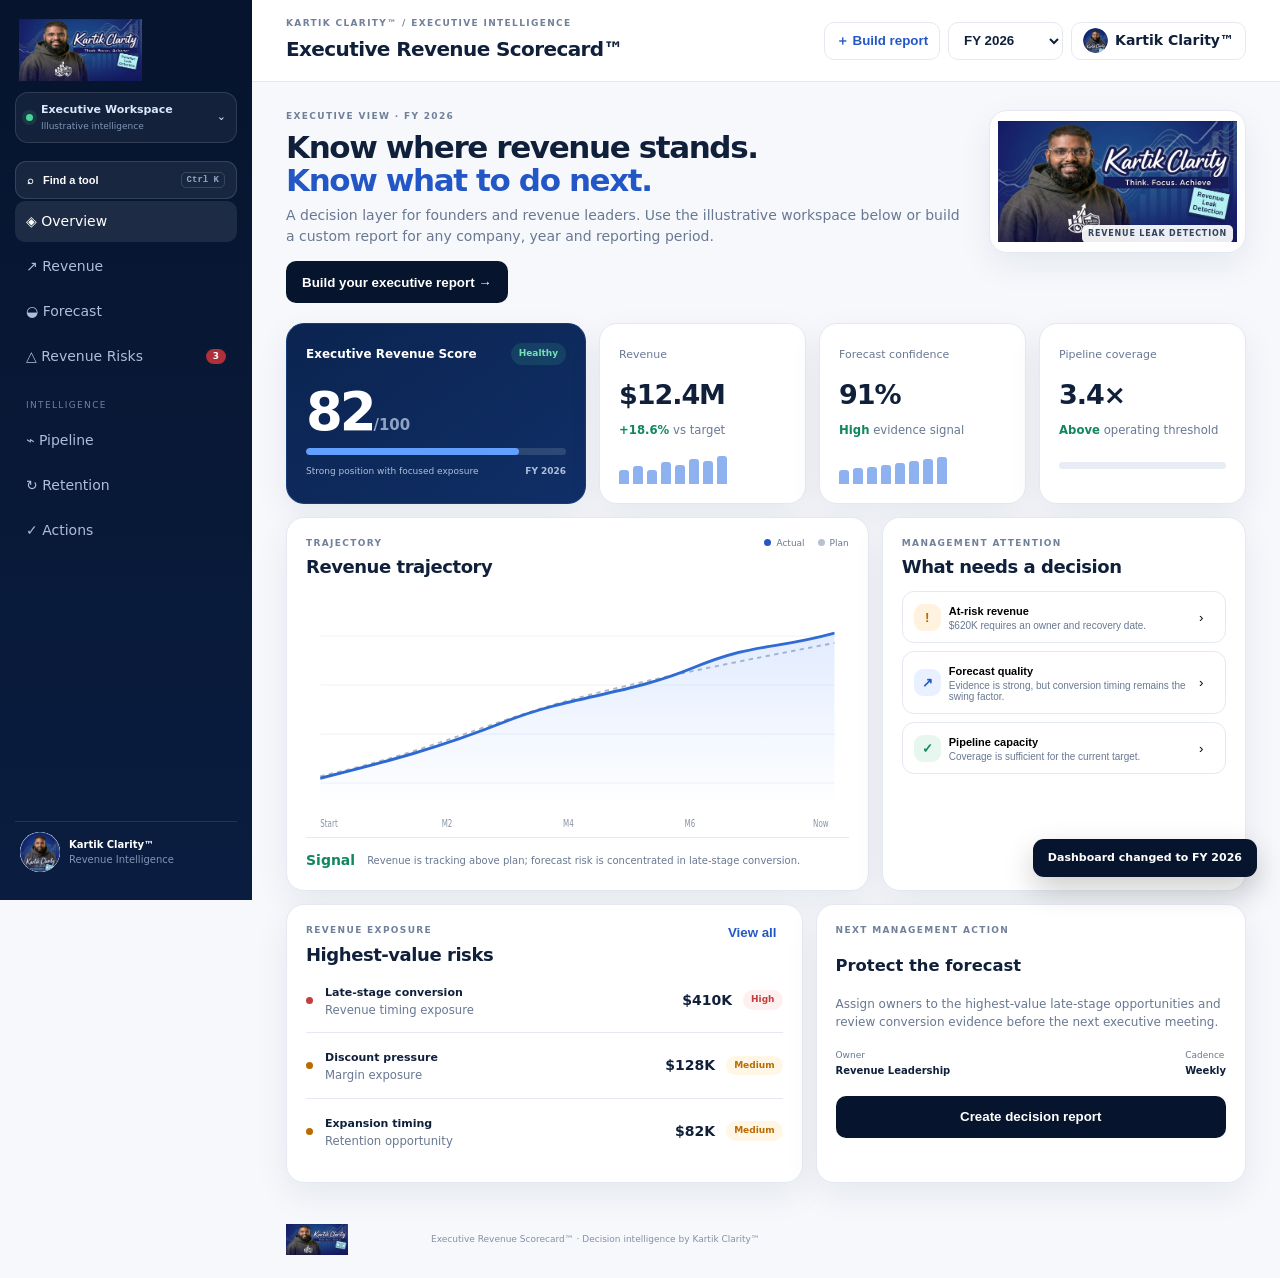
==== commit 1b6ced46: "Use direct local Kartik Clarity logo artwork in HTML" ====
--- a/index.html
+++ b/index.html
@@ -1,16 +1,16 @@
 <!doctype html>
 <html lang="en">
 <head>
-<meta charset="utf-8"><meta name="viewport" content="width=device-width,initial-scale=1"><meta name="theme-color" content="#07142d"><meta name="description" content="Executive Revenue Scorecard by Kartik Clarity - universal revenue decision report for any company, year and executive role."><link rel="icon" href="assets/logo-circle.svg"><title>Executive Revenue Scorecard™ | Kartik Clarity</title>
+<meta charset="utf-8"><meta name="viewport" content="width=device-width,initial-scale=1"><meta name="theme-color" content="#07142d"><meta name="description" content="Executive Revenue Scorecard by Kartik Clarity - universal revenue decision report for any company, year and executive role."><link rel="icon" type="image/jpeg" href="assets/kartik-clarity-mark.jpg"><title>Executive Revenue Scorecard™ | Kartik Clarity</title>
 <style>
 :root{--navy:#07142d;--ink:#10203b;--muted:#687892;--line:#e4e9f1;--bg:#f6f8fc;--white:#fff;--blue:#2457c6;--green:#11875d;--amber:#b96b00;--red:#c53d3d;--shadow:0 12px 34px rgba(16,32,59,.07);--r:18px}*{box-sizing:border-box}html{scroll-behavior:smooth}body{margin:0;background:var(--bg);color:var(--ink);font:14px/1.5 Inter,ui-sans-serif,system-ui,-apple-system,BlinkMacSystemFont,"Segoe UI",sans-serif}.app{min-height:100vh;display:flex}.side{width:252px;background:linear-gradient(180deg,#06142d,#0a1d40);color:#dce7fb;position:fixed;inset:0 auto 0 0;padding:18px 15px;display:flex;flex-direction:column;z-index:30}.brand{height:74px;padding:2px 4px 13px;display:flex;align-items:center}.brand img{width:100%;height:62px;display:block;object-fit:contain;object-position:left center}.workspace{border:1px solid rgba(255,255,255,.12);background:rgba(255,255,255,.055);border-radius:13px;padding:9px 10px;margin-bottom:9px;display:flex;align-items:center;gap:8px;font-size:11px;min-height:46px}.workspace button{border:0;background:transparent;color:#dce7fb;font:inherit;text-align:left;cursor:pointer;padding:0;min-width:0;flex:1}.workspace small{display:block;color:#7f94b8;font-size:9px;margin-top:1px}.dot{width:7px;height:7px;border-radius:50%;background:#4bd39a;box-shadow:0 0 0 4px rgba(75,211,154,.12);flex:0 0 auto}.nav{display:grid;gap:4px}.nav button{border:0;background:transparent;color:#aebed8;text-align:left;padding:10px 11px;border-radius:10px;cursor:pointer;font:inherit;display:flex;gap:10px;align-items:center}.nav button:hover,.nav button.active{background:rgba(255,255,255,.09);color:#fff}.nav button b{margin-left:auto;background:#ad303b;color:#fff;border-radius:99px;padding:1px 7px;font-size:9px}.label{font-size:9px;letter-spacing:.15em;color:#6f82a3;margin:22px 11px 7px;text-transform:uppercase}.finder{margin:9px 0 2px;border:1px solid rgba(255,255,255,.13);background:rgba(255,255,255,.07);color:#fff;border-radius:11px;padding:10px 11px;display:flex;align-items:center;gap:9px;cursor:pointer;font-weight:700;font-size:11px}.finder kbd{margin-left:auto;color:#91a5c7;font-size:9px;border:1px solid rgba(255,255,255,.14);border-radius:5px;padding:2px 5px}.bottom{margin-top:auto}.profile{display:flex;align-items:center;gap:9px;padding:10px 5px;border-top:1px solid rgba(255,255,255,.1);font-size:10px}.profile img{width:40px;height:40px;flex:0 0 40px;border-radius:50%;object-fit:contain;background:#fff;display:block}.profile strong{display:block;color:#fff}.profile span{color:#8295b6}.main{margin-left:252px;width:calc(100% - 252px);min-width:0}.top{min-height:82px;background:rgba(255,255,255,.96);backdrop-filter:blur(14px);border-bottom:1px solid var(--line);display:flex;align-items:center;justify-content:space-between;padding:0 34px;position:sticky;top:0;z-index:20}.eyebrow,.kicker{font-size:9px;letter-spacing:.15em;font-weight:800;color:#71809a}.top h1{font-size:20px;margin:3px 0 0;letter-spacing:-.03em}.tools{display:flex;gap:8px;align-items:center}.select,.user,.toolbtn{height:38px;border:1px solid var(--line);background:#fff;border-radius:10px;padding:0 11px;color:var(--ink)}.select{min-width:115px;font-weight:700;cursor:pointer;outline:none}.toolbtn{cursor:pointer;font-weight:800;color:var(--blue)}.user{display:flex;align-items:center;gap:7px;font-weight:700}.user img{width:25px;height:25px;border-radius:50%;object-fit:contain;background:#fff;display:block}.select:focus,.user:focus,.toolbtn:focus,.nav button:focus-visible,.btn:focus-visible,.textbtn:focus-visible,.finder:focus-visible{outline:3px solid rgba(36,87,198,.2);outline-offset:2px}.content{max-width:1480px;margin:auto;padding:28px 34px 18px}.view{display:none}.view.active{display:block}.hero{display:flex;justify-content:space-between;gap:22px;align-items:flex-start;margin-bottom:20px}.hero h2{font-size:31px;line-height:1.08;letter-spacing:-.045em;margin:7px 0 8px}.hero h2 em{font-style:normal;color:var(--blue)}.copy{max-width:760px;color:var(--muted);margin:0}.hero-brand{width:285px;min-width:230px;height:143px;background:#fff;border:1px solid var(--line);border-radius:18px;box-shadow:var(--shadow);padding:8px;display:flex;align-items:center;justify-content:center;position:relative;overflow:hidden}.hero-brand img{width:100%;height:100%;object-fit:contain;object-position:center}.hero-brand span{position:absolute;right:12px;bottom:9px;font-size:8px;font-weight:800;letter-spacing:.1em;color:#31445f;background:rgba(255,255,255,.92);padding:3px 6px;border-radius:5px}.grid4{display:grid;grid-template-columns:1.45fr repeat(3,1fr);gap:13px}.card,.panel,.page{background:#fff;border:1px solid var(--line);border-radius:var(--r);box-shadow:var(--shadow)}.card{padding:19px;min-width:0}.primary{background:linear-gradient(145deg,#0b2450,#102f67);color:#fff;border-color:#173d79}.head{display:flex;justify-content:space-between;gap:8px;align-items:center;font-size:12px;font-weight:700}.pill{border-radius:99px;padding:4px 8px;font-size:9px}.good{background:#e8f7f0;color:var(--green)}.primary .good{background:rgba(75,211,154,.13);color:#74e1b4}.score{font-size:53px;line-height:1;font-weight:800;letter-spacing:-.06em;margin:20px 0 10px}.score span{font-size:15px;color:#8fa2c2;letter-spacing:0}.meter,.bar{height:7px;background:#e8edf5;border-radius:99px;overflow:hidden}.primary .meter{background:rgba(255,255,255,.13)}.meter i,.bar i{display:block;height:100%;background:var(--blue);border-radius:inherit;transition:width .35s ease}.primary .meter i{background:#61a0ff}.foot{display:flex;justify-content:space-between;gap:10px;margin-top:10px;color:#8394ad;font-size:9px}.primary .foot{color:#aebed8}.metric span{color:var(--muted);font-size:11px}.metric strong{display:block;font-size:27px;letter-spacing:-.04em;margin:11px 0 3px}.metric small{color:var(--muted)}.metric small b{color:var(--green)}.amber{color:var(--amber)!important}.spark{display:flex;align-items:end;gap:4px;height:30px;margin-top:14px}.spark i{width:10px;border-radius:3px 3px 0 0;background:#8eb1ef;height:45%}.spark i:nth-child(2){height:60%}.spark i:nth-child(3){height:48%}.spark i:nth-child(4){height:72%}.spark i:nth-child(5){height:63%}.spark i:nth-child(6){height:84%}.spark i:nth-child(7){height:78%}.spark i:nth-child(8){height:94%}.section{display:grid;grid-template-columns:1.6fr 1fr;gap:13px;margin-top:13px}.panel{padding:19px}.ph{display:flex;justify-content:space-between;align-items:start;gap:12px}.ph h3,.page h2{margin:3px 0 0;font-size:18px;letter-spacing:-.025em}.legend{display:flex;gap:13px;color:var(--muted);font-size:9px}.legend i{display:inline-block;width:7px;height:7px;border-radius:50%;background:var(--blue);margin-right:5px}.legend .p{background:#b8c1d1}.chart{width:100%;height:245px;margin-top:12px}.chart svg{width:100%;height:100%}.gridline{stroke:#edf0f5;stroke-width:1}.plan{fill:none;stroke:#aeb8c8;stroke-width:2;stroke-dasharray:6 6}.actual{fill:none;stroke:#2d67d0;stroke-width:3}.area{fill:url(#g);opacity:.9}.axis text{fill:#8793a6;font-size:10px}.insight{border-top:1px solid var(--line);padding-top:12px;display:flex;gap:12px;align-items:center}.insight strong{color:var(--green);white-space:nowrap}.insight span{color:var(--muted);font-size:10px}.attention{display:grid;gap:8px;margin-top:11px}.att{width:100%;text-align:left;border:1px solid var(--line);background:#fff;border-radius:12px;padding:11px;display:grid;grid-template-columns:27px 1fr 15px;gap:8px;align-items:center;cursor:pointer}.att:hover{border-color:#b8c8e8;background:#fbfcff}.atticon{width:27px;height:27px;border-radius:9px;display:grid;place-items:center;font-weight:800;background:#fff3df;color:var(--amber)}.atticon.blue{background:#e9f0ff;color:var(--blue)}.atticon.green{background:#e7f7ef;color:var(--green)}.att strong{font-size:11px}.att p{margin:2px 0 0;color:var(--muted);font-size:10px}.two{display:grid;grid-template-columns:1.2fr 1fr;gap:13px;margin-top:13px}.riskrow{display:grid;grid-template-columns:8px 1fr auto auto;gap:11px;align-items:center;padding:13px 0;border-bottom:1px solid var(--line)}.riskrow:last-child{border-bottom:0}.sev{width:7px;height:7px;border-radius:50%;background:var(--amber)}.sev.high{background:var(--red)}.riskrow strong{font-size:11px}.riskrow small{display:block;color:var(--muted)}.tag{border-radius:99px;padding:3px 8px;font-size:9px;font-weight:700;background:#fff0f0;color:var(--red)}.tag.med{background:#fff6e6;color:var(--amber)}.action p{color:var(--muted);font-size:12px}.meta{display:flex;justify-content:space-between;gap:10px;color:var(--muted);font-size:9px;margin:18px 0}.meta b{display:block;color:var(--ink);font-size:10px}.btn{width:100%;height:42px;border:0;border-radius:10px;background:var(--navy);color:#fff;font-weight:700;cursor:pointer}.btn:hover{background:#12366c}.textbtn{border:0;background:none;color:var(--blue);font-weight:700;cursor:pointer}.page{padding:27px;max-width:1050px}.page h2{font-size:29px;margin-top:5px}.page>p{color:var(--muted);max-width:700px}.big{font-size:62px;font-weight:800;letter-spacing:-.06em;margin:27px 0 8px}.big small{font-size:13px;letter-spacing:0;color:var(--green)}.stats{display:grid;grid-template-columns:repeat(4,1fr);gap:11px;margin-top:22px}.stats>div{border:1px solid var(--line);border-radius:12px;padding:15px}.stats span{display:block;color:var(--muted);font-size:10px}.stats b{font-size:21px;display:block;margin-top:5px}.riskcards{display:grid;grid-template-columns:repeat(3,1fr);gap:11px;margin-top:22px}.riskcard{border:1px solid var(--line);border-radius:14px;padding:16px}.riskcard.high{border-color:#efb6b6}.riskcard span{font-size:9px;font-weight:800;color:var(--amber)}.riskcard.high span{color:var(--red)}.riskcard h3{font-size:14px;margin:7px 0}.riskcard strong{font-size:27px}.riskcard p{color:var(--muted);font-size:10px}.callout{margin-top:18px;padding:13px;border-radius:12px;background:#fff5e5;color:#8a5700}.actions{margin-top:23px;display:grid;gap:9px;padding:0;list-style:none}.actions li{border:1px solid var(--line);border-radius:13px;padding:14px}.actions b{display:block}.actions span{display:block;color:var(--muted);font-size:10px;margin-top:3px}.footer{padding:23px 34px;color:#8290a7;font-size:9px;display:flex;gap:15px;align-items:center}.footer img{height:31px;width:130px;object-fit:contain;object-position:left center;display:block}.toast{position:fixed;right:23px;bottom:23px;background:#07142d;color:#fff;padding:11px 15px;border-radius:11px;box-shadow:0 12px 30px rgba(0,0,0,.2);font-size:11px;font-weight:700;opacity:0;transform:translateY(8px);pointer-events:none;transition:.25s;z-index:100}.toast.show{opacity:1;transform:none}.modal-backdrop{position:fixed;inset:0;background:rgba(5,16,36,.57);backdrop-filter:blur(7px);z-index:80;display:none;padding:22px;overflow:auto}.modal-backdrop.open{display:grid;place-items:center}.modal{width:min(920px,100%);max-height:calc(100vh - 44px);overflow:auto;background:#fff;border:1px solid rgba(255,255,255,.5);border-radius:22px;box-shadow:0 30px 90px rgba(0,0,0,.28)}.modal-head{padding:22px 23px 17px;border-bottom:1px solid var(--line);display:flex;justify-content:space-between;gap:15px}.modal-head h2{margin:4px 0 5px;font-size:25px;letter-spacing:-.035em}.modal-head p{margin:0;color:var(--muted);font-size:11px}.close{border:1px solid var(--line);background:#fff;border-radius:9px;width:36px;height:36px;cursor:pointer;font-size:20px}.form{padding:19px 23px}.form-section{margin-bottom:20px}.form-title{font-size:9px;letter-spacing:.14em;color:#72809a;font-weight:800;text-transform:uppercase;margin-bottom:9px}.form-grid{display:grid;grid-template-columns:repeat(3,1fr);gap:11px}.field{display:grid;gap:5px}.field.full{grid-column:1/-1}.field label{font-size:10px;font-weight:800;color:#34445f}.field input,.field select,.field textarea{width:100%;border:1px solid #dfe5ee;background:#fbfcfe;border-radius:9px;padding:10px;font:inherit;color:var(--ink);outline:none}.field textarea{min-height:74px;resize:vertical}.field input:focus,.field select:focus,.field textarea:focus{border-color:#7ea4e9;box-shadow:0 0 0 3px rgba(36,87,198,.1)}.help{font-size:9px;color:#8492a8}.modal-actions{padding:14px 23px;border-top:1px solid var(--line);display:flex;justify-content:flex-end;gap:9px;background:#fbfcfe}.secondary{height:40px;padding:0 15px;border:1px solid var(--line);background:#fff;border-radius:9px;font-weight:800;cursor:pointer}.primary-btn{height:40px;padding:0 17px;border:0;background:var(--navy);color:#fff;border-radius:9px;font-weight:800;cursor:pointer}.error{color:var(--red);font-size:10px;margin-top:7px;display:none}.report-backdrop{position:fixed;inset:0;background:#eef2f7;z-index:90;display:none;overflow:auto}.report-backdrop.open{display:block}.report-shell{max-width:1100px;margin:auto;padding:22px}.report-toolbar{display:flex;justify-content:space-between;align-items:center;gap:12px;margin-bottom:15px}.report-toolbar img{height:42px;width:160px;object-fit:contain;object-position:left center}.report-actions{display:flex;gap:8px}.report-sheet{background:#fff;border:1px solid var(--line);border-radius:18px;box-shadow:var(--shadow);padding:36px}.report-kicker{font-size:9px;letter-spacing:.14em;color:#72809a;font-weight:800}.report-sheet h1{font-size:36px;letter-spacing:-.045em;margin:7px 0}.report-sub{color:var(--muted);max-width:780px}.report-meta{display:flex;flex-wrap:wrap;gap:7px;margin:18px 0 23px}.chip{border:1px solid var(--line);border-radius:99px;padding:5px 9px;font-size:9px;font-weight:700;background:#fbfcfe}.report-score{display:grid;grid-template-columns:1.2fr repeat(3,1fr);gap:10px}.scorebox{border:1px solid var(--line);border-radius:13px;padding:15px}.primary-score{background:linear-gradient(145deg,#0b2450,#102f67);color:#fff;border-color:#173d79}.scorelabel{font-size:9px;color:var(--muted)}.primary-score .scorelabel{color:#b6c6df}.scorevalue{font-size:30px;font-weight:800;margin-top:6px;letter-spacing:-.04em}.report-section{margin-top:23px;padding-top:18px;border-top:1px solid var(--line)}.report-section h2{font-size:17px;margin:0 0 9px}.report-section p{color:#52637e}.evidence-grid{display:grid;grid-template-columns:1fr 1fr;gap:9px}.evidence{border:1px solid var(--line);border-radius:11px;padding:12px}.evidence strong{display:block;font-size:10px}.evidence span{display:block;color:var(--muted);font-size:10px;margin-top:3px}.report-table{width:100%;border-collapse:collapse;font-size:10px}.report-table th,.report-table td{text-align:left;padding:10px;border-bottom:1px solid var(--line);vertical-align:top}.report-table th{color:#71809a;font-size:9px;text-transform:uppercase;letter-spacing:.08em}.report-foot{margin-top:25px;padding-top:15px;border-top:1px solid var(--line);font-size:9px;color:#8390a5}.finder-modal{width:min(690px,100%)}.finder-search{padding:16px;border-bottom:1px solid var(--line)}.finder-search input{width:100%;border:0;outline:0;font-size:16px;padding:7px}.finder-list{padding:9px;max-height:55vh;overflow:auto}.finder-group{padding:8px;color:#7b899e;font-size:9px;font-weight:800;letter-spacing:.12em}.finder-item{width:100%;border:0;background:#fff;text-align:left;border-radius:10px;padding:11px;display:flex;gap:11px;align-items:center;cursor:pointer}.finder-item:hover,.finder-item.selected{background:#f1f5fb}.finder-icon{width:34px;height:34px;border-radius:9px;background:#eaf0fb;color:var(--blue);display:grid;place-items:center;font-weight:900}.finder-item strong{display:block;font-size:11px}.finder-item span{display:block;color:var(--muted);font-size:9px}.finder-item em{margin-left:auto;font-style:normal;font-size:8px;color:var(--green);font-weight:800}
 @media(max-width:1080px){.side{width:220px}.main{margin-left:220px;width:calc(100% - 220px)}.grid4{grid-template-columns:1fr 1fr}.primary{grid-column:1/-1}.section,.two{grid-template-columns:1fr}.stats{grid-template-columns:1fr 1fr}.hero-brand{width:240px}}@media(max-width:780px){.side{display:none}.main{margin:0;width:100%}.top{padding:0 15px;min-height:68px}.top h1{font-size:16px}.eyebrow{font-size:8px}.tools .select{min-width:96px}.user{display:none}.content{padding:20px 15px}.hero{display:block}.hero h2{font-size:25px}.hero-brand{width:100%;height:120px;margin-top:15px}.grid4{grid-template-columns:1fr}.primary{grid-column:auto}.stats,.riskcards{grid-template-columns:1fr 1fr}.footer{padding:20px 15px;flex-wrap:wrap}.form-grid{grid-template-columns:1fr 1fr}.report-score{grid-template-columns:1fr 1fr}.report-sheet{padding:23px}.report-sheet h1{font-size:29px}}@media(max-width:500px){.tools .toolbtn{display:none}.stats,.riskcards,.form-grid,.report-score,.evidence-grid{grid-template-columns:1fr}.hero h2{font-size:23px}.score{font-size:47px}.modal-backdrop{padding:8px}.modal{border-radius:16px}.modal-head,.form,.modal-actions{padding-left:15px;padding-right:15px}.report-shell{padding:10px}.report-toolbar{align-items:flex-start}.report-toolbar img{width:130px}.report-actions .secondary{display:none}.report-sheet{border-radius:12px}.toast{left:15px;right:15px;bottom:15px;text-align:center}}@media(prefers-reduced-motion:reduce){*,*::before,*::after{scroll-behavior:auto!important;transition:none!important}}@media print{body{background:#fff}.report-backdrop{position:static;display:block!important;background:#fff}.report-shell{padding:0;max-width:none}.report-toolbar{display:none}.report-sheet{border:0;box-shadow:none;border-radius:0;padding:0}.modal-backdrop,.toast,.side,.top,.footer{display:none!important}}
 </style>
 </head>
 <body>
-<div class="app"><aside class="side"><div class="brand"><img src="assets/logo-rectangle.svg" data-fallback="assets/logo-rectangle.jpg" alt="Kartik Clarity™" onerror="this.onerror=null;this.src=this.dataset.fallback"></div><div class="workspace"><span class="dot"></span><button id="workspaceBtn" type="button"><strong id="workspaceName">Executive Workspace</strong><small id="workspaceMeta">Illustrative intelligence</small></button><span>⌄</span></div><button class="finder" id="finderBtn" type="button">⌕ <span>Find a tool</span><kbd>Ctrl K</kbd></button><nav class="nav" aria-label="Core views"><button class="active" data-view="overview">◈ Overview</button><button data-view="revenue">↗ Revenue</button><button data-view="forecast">◒ Forecast</button><button data-view="risks">△ Revenue Risks <b>3</b></button></nav><div class="label">Intelligence</div><nav class="nav"><button data-view="pipeline">⌁ Pipeline</button><button data-view="retention">↻ Retention</button><button data-view="actions">✓ Actions</button></nav><div class="bottom"><div class="profile"><img src="assets/logo-circle.svg" data-fallback="assets/logo-circle.jpg" alt="Kartik Clarity™ mark" onerror="this.onerror=null;this.src=this.dataset.fallback"><div><strong>Kartik Clarity™</strong><span>Revenue Intelligence</span></div></div></div></aside>
-<main class="main"><header class="top"><div><div class="eyebrow">KARTIK CLARITY™ / EXECUTIVE INTELLIGENCE</div><h1>Executive Revenue Scorecard™</h1></div><div class="tools"><button class="toolbtn" id="reportTop" type="button">＋ Build report</button><select class="select" id="period" aria-label="Dashboard period"><option value="q1">Q1 2026</option><option value="q2">Q2 2026</option><option value="q3">Q3 2026</option><option value="fy">FY 2026</option></select><div class="user"><img src="assets/logo-circle.svg" data-fallback="assets/logo-circle.jpg" alt="" onerror="this.onerror=null;this.src=this.dataset.fallback"><span>Kartik Clarity™</span></div></div></header>
-<div class="content"><section class="view active" id="overview"><div class="hero"><div><div class="kicker" id="heroKicker">EXECUTIVE VIEW · FY 2026</div><h2>Know where revenue stands.<br><em>Know what to do next.</em></h2><p class="copy">A decision layer for founders and revenue leaders. Use the illustrative workspace below or build a custom report for any company, year and reporting period.</p><div style="margin-top:14px"><button class="btn" style="width:auto;padding:0 16px" id="heroReport">Build your executive report →</button></div></div><div class="hero-brand"><img src="assets/logo-rectangle.svg" data-fallback="assets/logo-rectangle.jpg" alt="Kartik Clarity™ Revenue Leak Detection" onerror="this.onerror=null;this.src=this.dataset.fallback"><span>REVENUE LEAK DETECTION</span></div></div>
+<div class="app"><aside class="side"><div class="brand"><img loading="eager" decoding="async" src="assets/kartik-clarity-logo.jpg" alt="Kartik Clarity™"></div><div class="workspace"><span class="dot"></span><button id="workspaceBtn" type="button"><strong id="workspaceName">Executive Workspace</strong><small id="workspaceMeta">Illustrative intelligence</small></button><span>⌄</span></div><button class="finder" id="finderBtn" type="button">⌕ <span>Find a tool</span><kbd>Ctrl K</kbd></button><nav class="nav" aria-label="Core views"><button class="active" data-view="overview">◈ Overview</button><button data-view="revenue">↗ Revenue</button><button data-view="forecast">◒ Forecast</button><button data-view="risks">△ Revenue Risks <b>3</b></button></nav><div class="label">Intelligence</div><nav class="nav"><button data-view="pipeline">⌁ Pipeline</button><button data-view="retention">↻ Retention</button><button data-view="actions">✓ Actions</button></nav><div class="bottom"><div class="profile"><img loading="eager" decoding="async" src="assets/kartik-clarity-mark.jpg" alt="Kartik Clarity™ mark"><div><strong>Kartik Clarity™</strong><span>Revenue Intelligence</span></div></div></div></aside>
+<main class="main"><header class="top"><div><div class="eyebrow">KARTIK CLARITY™ / EXECUTIVE INTELLIGENCE</div><h1>Executive Revenue Scorecard™</h1></div><div class="tools"><button class="toolbtn" id="reportTop" type="button">＋ Build report</button><select class="select" id="period" aria-label="Dashboard period"><option value="q1">Q1 2026</option><option value="q2">Q2 2026</option><option value="q3">Q3 2026</option><option value="fy">FY 2026</option></select><div class="user"><img loading="eager" decoding="async" src="assets/kartik-clarity-mark.jpg" alt=""><span>Kartik Clarity™</span></div></div></header>
+<div class="content"><section class="view active" id="overview"><div class="hero"><div><div class="kicker" id="heroKicker">EXECUTIVE VIEW · FY 2026</div><h2>Know where revenue stands.<br><em>Know what to do next.</em></h2><p class="copy">A decision layer for founders and revenue leaders. Use the illustrative workspace below or build a custom report for any company, year and reporting period.</p><div style="margin-top:14px"><button class="btn" style="width:auto;padding:0 16px" id="heroReport">Build your executive report →</button></div></div><div class="hero-brand"><img loading="eager" decoding="async" src="assets/kartik-clarity-logo.jpg" alt="Kartik Clarity™ Revenue Leak Detection"><span>REVENUE LEAK DETECTION</span></div></div>
 <div class="grid4"><div class="card primary"><div class="head"><span>Executive Revenue Score</span><span class="pill good" id="scoreStatus">Healthy</span></div><div class="score" id="score">82<span>/100</span></div><div class="meter"><i id="scoreMeter" style="width:82%"></i></div><div class="foot"><span id="scoreText">Strong position with focused exposure</span><b id="scorePeriod">FY 2026</b></div></div><div class="card metric"><span>Revenue</span><strong id="revMetric">$12.4M</strong><small><b id="revDelta">+18.6%</b> vs target</small><div class="spark"><i></i><i></i><i></i><i></i><i></i><i></i><i></i><i></i></div></div><div class="card metric"><span>Forecast confidence</span><strong id="forecastMetric">91%</strong><small><b>High</b> evidence signal</small><div class="spark"><i style="height:45%"></i><i style="height:52%"></i><i style="height:58%"></i><i style="height:64%"></i><i style="height:69%"></i><i style="height:75%"></i><i style="height:84%"></i><i style="height:91%"></i></div></div><div class="card metric"><span>Pipeline coverage</span><strong id="coverageMetric">3.4×</strong><small><b>Above</b> operating threshold</small><div class="bar" style="margin-top:22px"><i id="coverageBar" style="width:88%"></i></div></div></div>
 <div class="section"><div class="panel"><div class="ph"><div><div class="kicker">TRAJECTORY</div><h3>Revenue trajectory</h3></div><div class="legend"><span><i></i>Actual</span><span><i class="p"></i>Plan</span></div></div><div class="chart"><svg viewBox="0 0 760 250" preserveAspectRatio="none"><defs><linearGradient id="g" x1="0" y1="0" x2="0" y2="1"><stop offset="0" stop-color="#5d96ff" stop-opacity=".2"/><stop offset="1" stop-color="#5d96ff" stop-opacity="0"/></linearGradient></defs><path class="gridline" d="M20 45H740M20 95H740M20 145H740M20 195H740"/><path class="plan" d="M20 188 C130 170 200 150 290 128 S480 88 740 52"/><path id="actualPath" class="actual" d="M20 190 C120 172 190 158 280 132 S450 105 540 78 S650 60 740 42"/><path id="areaPath" class="area" d="M20 190 C120 172 190 158 280 132 S450 105 540 78 S650 60 740 42 L740 220 L20 220Z"/><g class="axis"><text x="20" y="240">Start</text><text x="190" y="240">M2</text><text x="360" y="240">M4</text><text x="530" y="240">M6</text><text x="710" y="240">Now</text></g></svg></div><div class="insight"><strong>Signal</strong><span id="trajectoryInsight">Revenue is tracking above plan; forecast risk is concentrated in late-stage conversion.</span></div></div><div class="panel"><div class="ph"><div><div class="kicker">MANAGEMENT ATTENTION</div><h3>What needs a decision</h3></div></div><div class="attention"><button class="att"><span class="atticon">!</span><div><strong>At-risk revenue</strong><p id="attentionRisk">$620K requires an owner and recovery date.</p></div><span>›</span></button><button class="att"><span class="atticon blue">↗</span><div><strong>Forecast quality</strong><p>Evidence is strong, but conversion timing remains the swing factor.</p></div><span>›</span></button><button class="att"><span class="atticon green">✓</span><div><strong>Pipeline capacity</strong><p>Coverage is sufficient for the current target.</p></div><span>›</span></button></div></div></div>
 <div class="two"><div class="panel"><div class="ph"><div><div class="kicker">REVENUE EXPOSURE</div><h3>Highest-value risks</h3></div><button class="textbtn" data-view-link="risks">View all</button></div><div class="riskrow"><span class="sev high"></span><div><strong>Late-stage conversion</strong><small>Revenue timing exposure</small></div><b>$410K</b><span class="tag">High</span></div><div class="riskrow"><span class="sev"></span><div><strong>Discount pressure</strong><small>Margin exposure</small></div><b>$128K</b><span class="tag med">Medium</span></div><div class="riskrow"><span class="sev"></span><div><strong>Expansion timing</strong><small>Retention opportunity</small></div><b>$82K</b><span class="tag med">Medium</span></div></div><div class="panel action"><div class="kicker">NEXT MANAGEMENT ACTION</div><h3>Protect the forecast</h3><p>Assign owners to the highest-value late-stage opportunities and review conversion evidence before the next executive meeting.</p><div class="meta"><div><span>Owner</span><b>Revenue Leadership</b></div><div><span>Cadence</span><b>Weekly</b></div></div><button class="btn" id="actionReport">Create decision report</button></div></div></section>
@@ -20,10 +20,10 @@
 <section class="view" id="pipeline"><div class="page"><div class="kicker">PIPELINE</div><h2>Pipeline capacity</h2><p>Coverage is a capacity signal, not a guarantee. Pair it with conversion quality and timing evidence.</p><div class="big">3.4× <small>qualified coverage</small></div><div class="stats"><div><span>Qualified pipeline</span><b>$42M</b></div><div><span>Win rate</span><b>24%</b></div><div><span>Sales cycle</span><b>72 days</b></div><div><span>Coverage threshold</span><b>3.0×</b></div></div><div class="callout">Pipeline capacity is currently above threshold. The constraint to watch is conversion timing, not raw volume.</div></div></section>
 <section class="view" id="retention"><div class="page"><div class="kicker">CUSTOMER REVENUE</div><h2>Retention signal</h2><p>Retention protects the quality of growth and reveals revenue leakage that acquisition metrics can hide.</p><div class="big">108% <small>net revenue retention</small></div><div class="stats"><div><span>Gross retention</span><b>94%</b></div><div><span>Net retention</span><b>108%</b></div><div><span>At-risk revenue</span><b>$620K</b></div><div><span>Expansion signal</span><b>Positive</b></div></div><div class="callout">Retention is supportive of growth. Keep attention on the identified at-risk revenue pool rather than broad retention intervention.</div></div></section>
 <section class="view" id="actions"><div class="page"><div class="kicker">MANAGEMENT ACTIONS</div><h2>Decision queue</h2><p>A short list of actions tied to measurable revenue exposure.</p><ul class="actions"><li><b>Protect $410K late-stage exposure</b><span>Owner: Revenue Leadership · Review weekly · Require close-date evidence.</span></li><li><b>Review $128K discount pressure</b><span>Owner: Sales Leadership · Validate margin impact before approval.</span></li><li><b>Convert $82K expansion opportunity</b><span>Owner: Account Leadership · Establish next action and date.</span></li><li><b>Generate a custom executive report</b><span>Enter actual company evidence and print a decision-ready report.</span></li></ul><button class="btn" style="margin-top:18px" id="actionReport2">＋ Build custom executive report</button></div></section></div>
-<footer class="footer"><img src="assets/logo-rectangle.svg" data-fallback="assets/logo-rectangle.jpg" alt="Kartik Clarity™" onerror="this.onerror=null;this.src=this.dataset.fallback"><span>Executive Revenue Scorecard™ · Decision intelligence by Kartik Clarity™</span></footer></main></div><div class="toast" id="toast" role="status" aria-live="polite"></div>
+<footer class="footer"><img loading="eager" decoding="async" src="assets/kartik-clarity-logo.jpg" alt="Kartik Clarity™"><span>Executive Revenue Scorecard™ · Decision intelligence by Kartik Clarity™</span></footer></main></div><div class="toast" id="toast" role="status" aria-live="polite"></div>
 <div class="modal-backdrop" id="reportModal"><div class="modal" role="dialog" aria-modal="true" aria-labelledby="reportTitle"><div class="modal-head"><div><div class="kicker">KARTIK CLARITY™ · UNIVERSAL REPORT</div><h2 id="reportTitle">Build your executive revenue report</h2><p>Any company. Any year. Any executive role. Enter what you know; optional fields can stay blank.</p></div><button class="close" id="reportClose" type="button" aria-label="Close">×</button></div><form class="form" id="reportForm"><div class="form-section"><div class="form-title">Company context</div><div class="form-grid"><div class="field"><label for="company">Company name *</label><input id="company" name="company" required placeholder="Acme Corporation"></div><div class="field"><label for="industry">Industry</label><input id="industry" name="industry" placeholder="SaaS, services, manufacturing..."></div><div class="field"><label for="role">Executive role</label><select id="role" name="role"><option>CEO / Founder</option><option>CRO</option><option>VP Sales</option><option>VP Revenue</option><option>RevOps Leader</option><option>CFO</option><option>COO</option><option>Board / Investor</option><option>Other Executive</option></select></div><div class="field"><label for="year">Reporting year *</label><input id="year" name="year" type="number" min="1900" max="2200" required></div><div class="field"><label for="currency">Currency</label><select id="currency" name="currency"><option>USD</option><option>CAD</option><option>GBP</option><option>EUR</option><option>AED</option><option>INR</option><option>AUD</option><option>SGD</option></select></div><div class="field"><label for="scope">Reporting period</label><select id="scope" name="scope"><option>Full year</option><option>Year to date</option><option>Q1</option><option>Q2</option><option>Q3</option><option>Q4</option><option>Custom period</option></select></div></div></div><div class="form-section"><div class="form-title">Revenue evidence</div><div class="form-grid"><div class="field"><label for="revenue">Revenue achieved</label><input id="revenue" name="revenue" type="number" min="0" step="0.01" placeholder="12400000"><span class="help">Use the selected currency.</span></div><div class="field"><label for="target">Revenue target</label><input id="target" name="target" type="number" min="0" step="0.01" placeholder="10500000"></div><div class="field"><label for="forecast">Current forecast</label><input id="forecast" name="forecast" type="number" min="0" step="0.01" placeholder="13100000"></div><div class="field"><label for="pipeline">Qualified pipeline</label><input id="pipeline" name="pipeline" type="number" min="0" step="0.01" placeholder="42000000"></div><div class="field"><label for="winRate">Win rate %</label><input id="winRate" name="winRate" type="number" min="0" max="100" step="0.1" placeholder="24"></div><div class="field"><label for="margin">Gross margin %</label><input id="margin" name="margin" type="number" min="0" max="100" step="0.1" placeholder="72"></div></div></div><div class="form-section"><div class="form-title">Customer & risk evidence</div><div class="form-grid"><div class="field"><label for="grr">Gross retention %</label><input id="grr" name="grr" type="number" min="0" max="150" step="0.1" placeholder="94"></div><div class="field"><label for="nrr">Net retention %</label><input id="nrr" name="nrr" type="number" min="0" max="200" step="0.1" placeholder="108"></div><div class="field"><label for="risk">At-risk revenue</label><input id="risk" name="risk" type="number" min="0" step="0.01" placeholder="620000"></div><div class="field"><label for="cycle">Sales cycle days</label><input id="cycle" name="cycle" type="number" min="0" step="1" placeholder="72"></div><div class="field full"><label for="notes">Management context</label><textarea id="notes" name="notes" maxlength="1000" placeholder="Key risks, market conditions, concentration, strategic context, or anything management should know..."></textarea></div></div></div><div class="error" id="formError"></div></form><div class="modal-actions"><button class="secondary" id="reportCancel" type="button">Cancel</button><button class="primary-btn" id="generateReport" type="button">Generate report →</button></div></div></div>
 <div class="modal-backdrop" id="finderModal"><div class="modal finder-modal" role="dialog" aria-modal="true" aria-labelledby="finderTitle"><div class="modal-head"><div><div class="kicker">KARTIK CLARITY™ · PRODUCT NAVIGATION</div><h2 id="finderTitle">Find a tool</h2><p>Everything here belongs to Executive Revenue Scorecard™. The separate 12-tool site can own the broader diagnostic ecosystem.</p></div><button class="close" id="finderClose" type="button" aria-label="Close">×</button></div><div class="finder-search"><input id="finderSearch" autocomplete="off" placeholder="Search report, evidence, actions, workspace..." aria-label="Search scorecard tools"></div><div class="finder-list" id="finderList"><div class="finder-group">EXECUTIVE INTELLIGENCE</div><button class="finder-item" data-tool="report"><span class="finder-icon">▣</span><div><strong>Executive Report Generator</strong><span>Enter company evidence and create a printable decision report.</span></div><em>OPEN</em></button><button class="finder-item" data-tool="overview"><span class="finder-icon">◈</span><div><strong>Executive Revenue Scorecard</strong><span>Return to the executive overview and revenue state.</span></div><em>CURRENT</em></button><button class="finder-item" data-tool="evidence"><span class="finder-icon">✓</span><div><strong>Revenue Evidence Review</strong><span>Review the evidence behind revenue, forecast, pipeline and retention signals.</span></div><em>VIEW</em></button><button class="finder-item" data-tool="actions"><span class="finder-icon">→</span><div><strong>Management Action Plan</strong><span>Turn the highest-value exposures into owned decisions.</span></div><em>VIEW</em></button><div class="finder-group">WORKSPACE</div><button class="finder-item" data-tool="workspace"><span class="finder-icon">◎</span><div><strong>Custom Company Workspace</strong><span>Open the universal report builder for any company and year.</span></div><em>BUILD</em></button></div></div></div>
-<div class="report-backdrop" id="reportView"><div class="report-shell"><div class="report-toolbar"><img src="assets/logo-rectangle.svg" data-fallback="assets/logo-rectangle.jpg" alt="Kartik Clarity™" onerror="this.onerror=null;this.src=this.dataset.fallback"><div class="report-actions"><button class="secondary" id="reportEdit" type="button">← Edit inputs</button><button class="primary-btn" id="printReport" type="button">Print / Save PDF</button></div></div><article class="report-sheet" id="reportSheet"></article></div></div>
+<div class="report-backdrop" id="reportView"><div class="report-shell"><div class="report-toolbar"><img loading="eager" decoding="async" src="assets/kartik-clarity-logo.jpg" alt="Kartik Clarity™"><div class="report-actions"><button class="secondary" id="reportEdit" type="button">← Edit inputs</button><button class="primary-btn" id="printReport" type="button">Print / Save PDF</button></div></div><article class="report-sheet" id="reportSheet"></article></div></div>
 <script>
 (()=>{const $=(s,r=document)=>r.querySelector(s),$$=(s,r=document)=>[...r.querySelectorAll(s)],esc=v=>String(v??'').replace(/[&<>"']/g,c=>({'&':'&amp;','<':'&lt;','>':'&gt;','"':'&quot;',"'":'&#39;'}[c]));const n=v=>{const x=Number(v);return Number.isFinite(x)?x:0},clamp=(x,a=0,b=100)=>Math.max(a,Math.min(b,x)),money=(v,c)=>{if(v===''||v==null)return'Not provided';try{return new Intl.NumberFormat(undefined,{style:'currency',currency:c||'USD',maximumFractionDigits:0}).format(n(v))}catch{return `${n(v).toLocaleString()} ${c||'USD'}`}},pct=v=>v===''||v==null?'Not provided':`${n(v).toFixed(1)}%`;
 const toast=m=>{const t=$('#toast');t.textContent=m;t.classList.add('show');clearTimeout(window.__toast);window.__toast=setTimeout(()=>t.classList.remove('show'),2200)};const currentYear=new Date().getFullYear();let profile={company:'',industry:'',role:'CEO / Founder',year:currentYear,currency:'USD',scope:'Full year',revenue:'',target:'',forecast:'',pipeline:'',winRate:'',margin:'',grr:'',nrr:'',risk:'',cycle:'',notes:''};try{profile={...profile,...JSON.parse(localStorage.getItem('kc-executive-report')||'{}')}}catch{}
